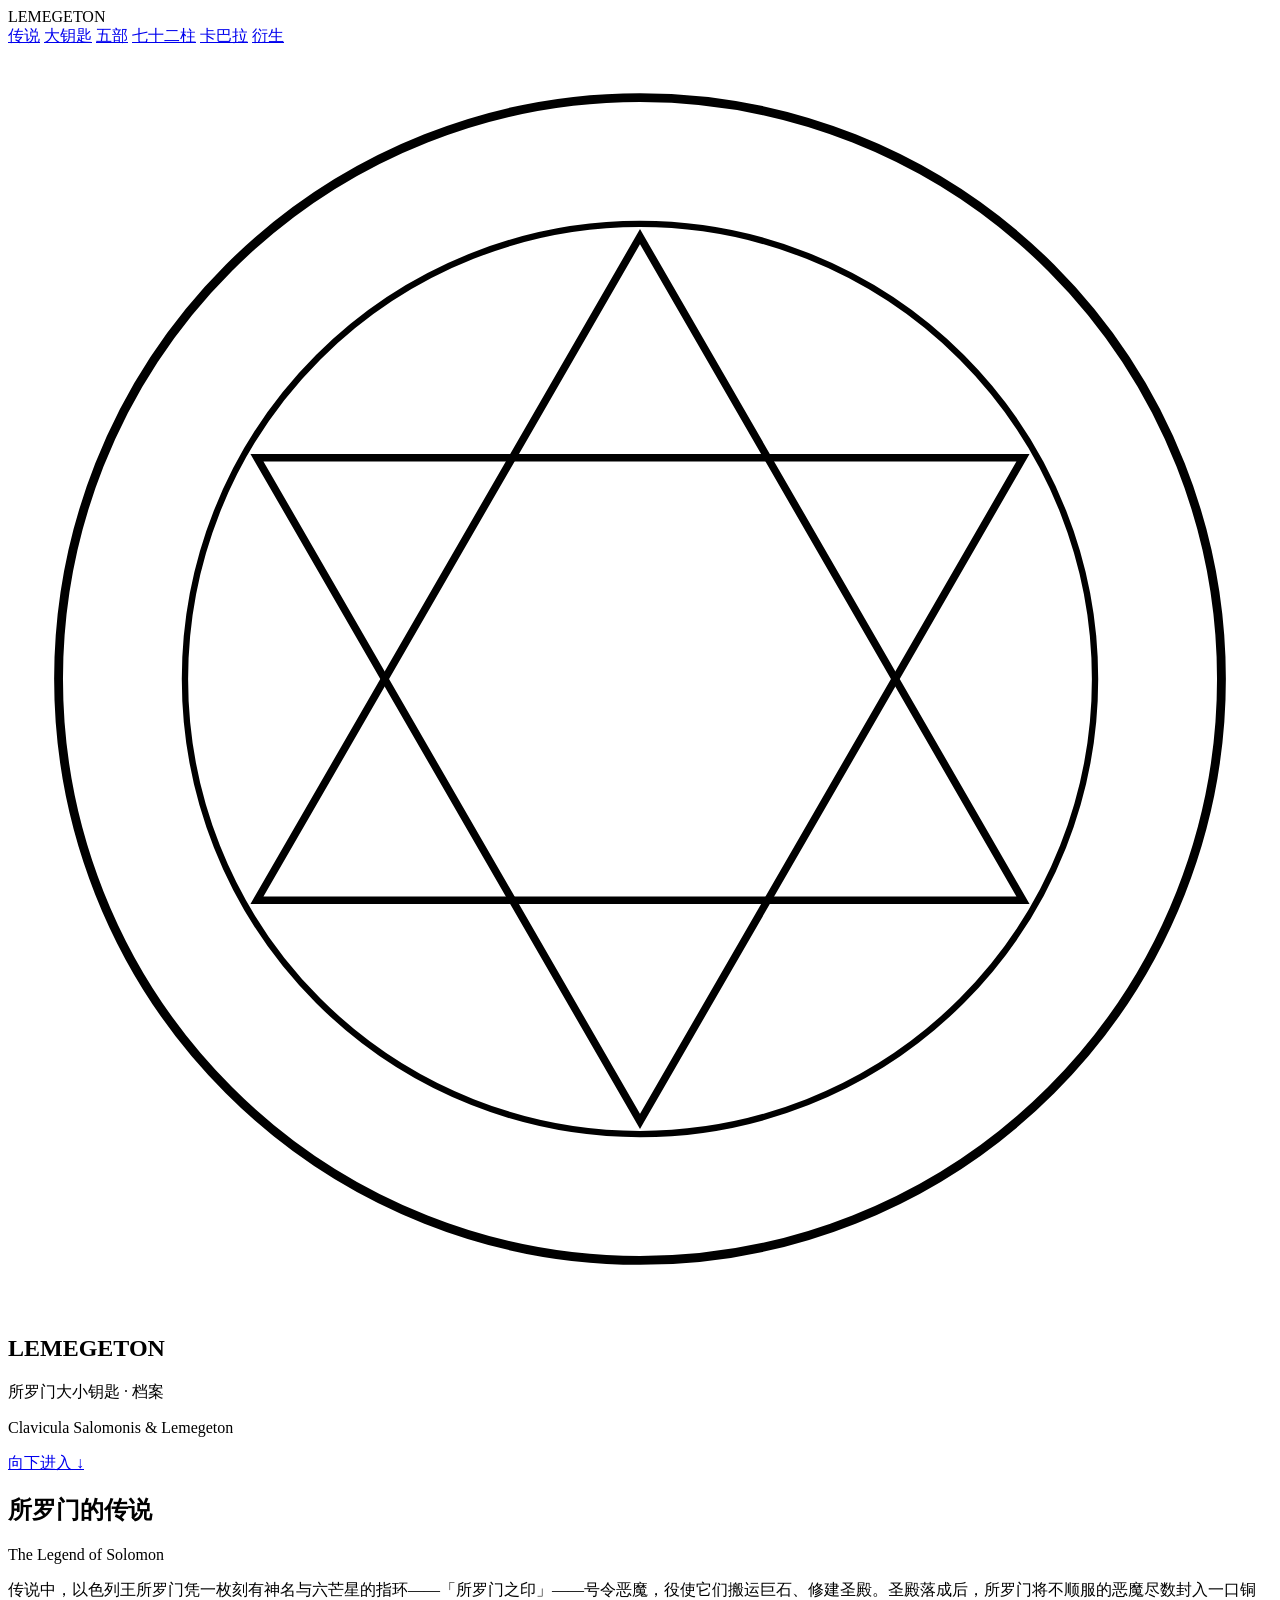
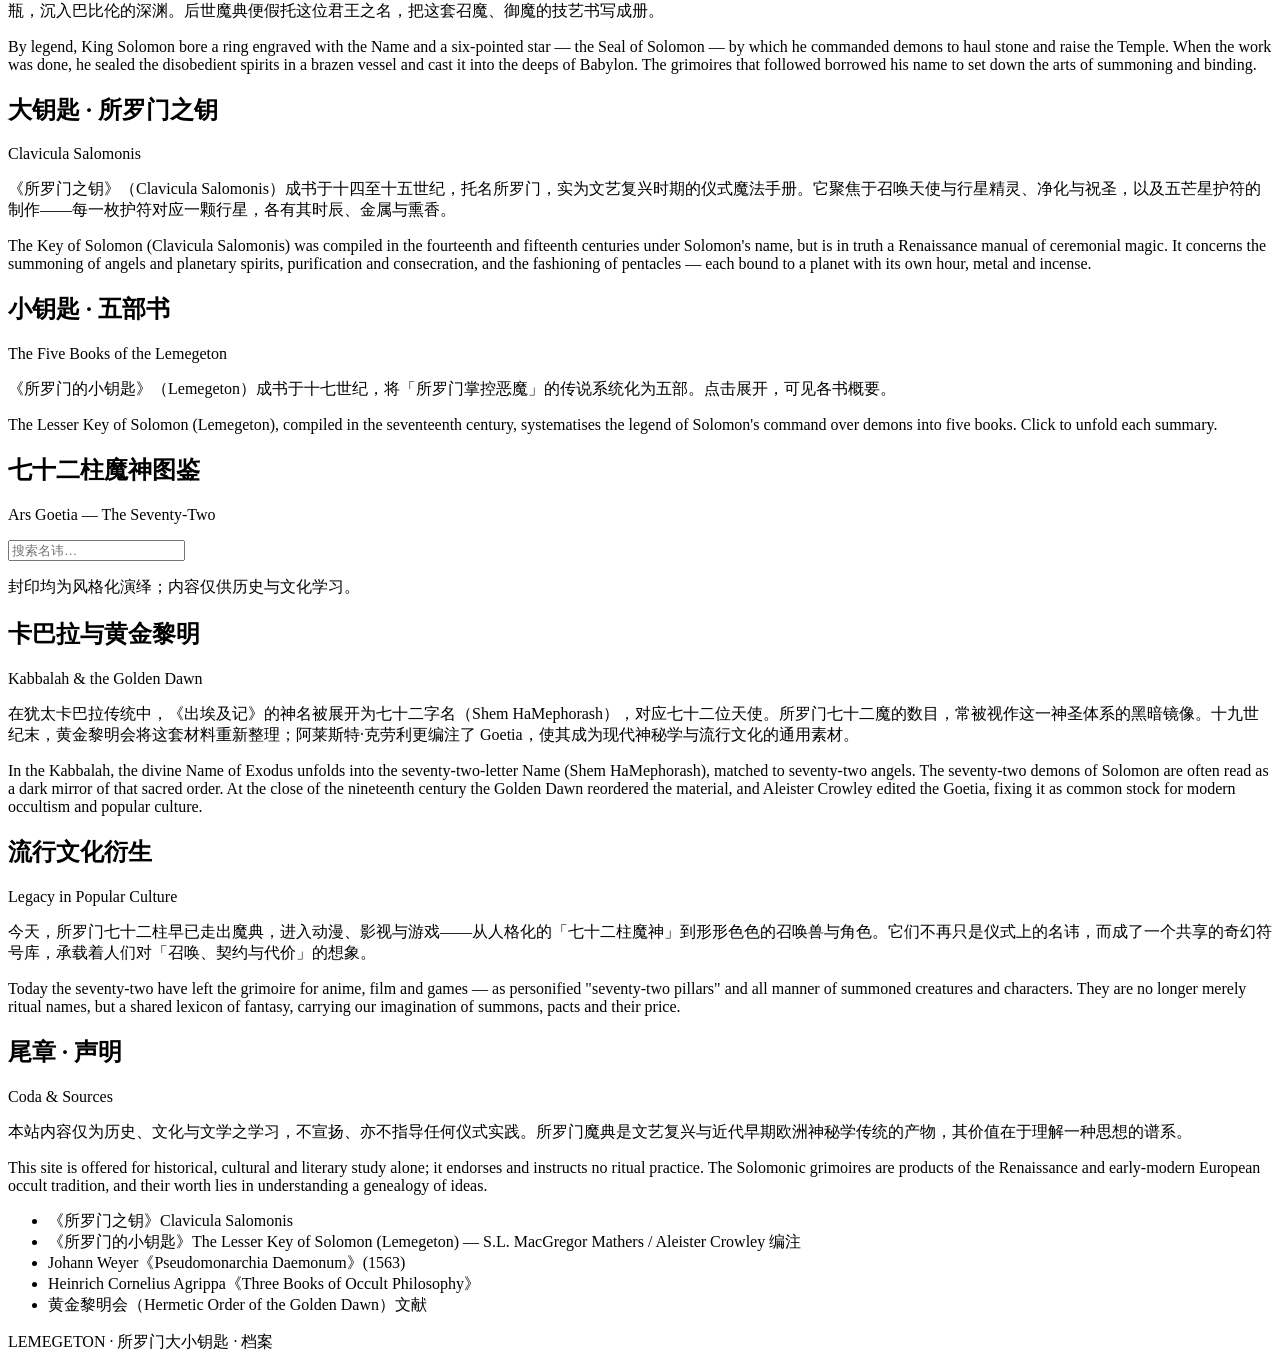
==== index.html @ 0d104f06 "feat: add single-page structure and narrative sections Co-Authored-By: Claude Code <noreply@anthropi" ====
<!DOCTYPE html>
<html lang="zh-CN">
<head>
  <meta charset="UTF-8">
  <meta name="viewport" content="width=device-width, initial-scale=1.0">
  <title>LEMEGETON — 所罗门大小钥匙 · 档案</title>
  <meta name="description" content="所罗门大小钥匙（Clavicula Salomonis / Lemegeton）的暗黑古典魔典档案：传说、五部书、七十二柱魔神图鉴及其传统延伸。">
  <link rel="preconnect" href="https://fonts.googleapis.com">
  <link rel="preconnect" href="https://fonts.gstatic.com" crossorigin>
  <link href="https://fonts.googleapis.com/css2?family=Cinzel:wght@400;600;700&family=Cormorant+Garamond:ital,wght@0,400;0,600;1,400&family=UnifrakturMaguntia&family=Noto+Serif+SC:wght@400;600;700&display=swap" rel="stylesheet">
  <link rel="stylesheet" href="css/style.css">
</head>
<body>

  <header class="site-nav">
    <span class="brand">LEMEGETON</span>
    <nav class="nav-links">
      <a href="#legend">传说</a>
      <a href="#clavicula">大钥匙</a>
      <a href="#lemegeton">五部</a>
      <a href="#compendium">七十二柱</a>
      <a href="#kabbalah">卡巴拉</a>
      <a href="#legacy">衍生</a>
    </nav>
  </header>

  <section id="hero" class="hero">
    <div class="hero-seal" aria-label="所罗门封印（风格化演绎）">
      <svg viewBox="0 0 200 200" aria-hidden="true">
        <circle cx="100" cy="100" r="92" fill="none" stroke="currentColor" stroke-width="1.4"/>
        <circle cx="100" cy="100" r="72" fill="none" stroke="currentColor" stroke-width="1"/>
        <polygon points="100,30 160.6,135 39.4,135" fill="none" stroke="currentColor" stroke-width="1.2"/>
        <polygon points="100,170 160.6,65 39.4,65" fill="none" stroke="currentColor" stroke-width="1.2"/>
      </svg>
    </div>
    <h1 class="hero-title">LEMEGETON</h1>
    <p class="hero-subtitle">所罗门大小钥匙 · 档案</p>
    <p class="hero-latin">Clavicula Salomonis &amp; Lemegeton</p>
    <a class="scroll-hint" href="#legend">向下进入 ↓</a>
  </section>

  <section id="legend" class="section reveal">
    <div class="section-inner">
      <h2 class="section-title">所罗门的传说</h2>
      <p class="section-subtitle">The Legend of Solomon</p>
      <div class="prose">
        <p class="zh">传说中，以色列王所罗门凭一枚刻有神名与六芒星的指环——「所罗门之印」——号令恶魔，役使它们搬运巨石、修建圣殿。圣殿落成后，所罗门将不顺服的恶魔尽数封入一口铜瓶，沉入巴比伦的深渊。后世魔典便假托这位君王之名，把这套召魔、御魔的技艺书写成册。</p>
        <p class="en">By legend, King Solomon bore a ring engraved with the Name and a six-pointed star — the Seal of Solomon — by which he commanded demons to haul stone and raise the Temple. When the work was done, he sealed the disobedient spirits in a brazen vessel and cast it into the deeps of Babylon. The grimoires that followed borrowed his name to set down the arts of summoning and binding.</p>
      </div>
    </div>
  </section>

  <section id="clavicula" class="section reveal">
    <div class="section-inner">
      <h2 class="section-title">大钥匙 · 所罗门之钥</h2>
      <p class="section-subtitle">Clavicula Salomonis</p>
      <div class="prose">
        <p class="zh">《所罗门之钥》（Clavicula Salomonis）成书于十四至十五世纪，托名所罗门，实为文艺复兴时期的仪式魔法手册。它聚焦于召唤天使与行星精灵、净化与祝圣，以及五芒星护符的制作——每一枚护符对应一颗行星，各有其时辰、金属与熏香。</p>
        <p class="en">The Key of Solomon (Clavicula Salomonis) was compiled in the fourteenth and fifteenth centuries under Solomon's name, but is in truth a Renaissance manual of ceremonial magic. It concerns the summoning of angels and planetary spirits, purification and consecration, and the fashioning of pentacles — each bound to a planet with its own hour, metal and incense.</p>
      </div>
    </div>
  </section>

  <section id="lemegeton" class="section reveal">
    <div class="section-inner">
      <h2 class="section-title">小钥匙 · 五部书</h2>
      <p class="section-subtitle">The Five Books of the Lemegeton</p>
      <div class="prose">
        <p class="zh">《所罗门的小钥匙》（Lemegeton）成书于十七世纪，将「所罗门掌控恶魔」的传说系统化为五部。点击展开，可见各书概要。</p>
        <p class="en">The Lesser Key of Solomon (Lemegeton), compiled in the seventeenth century, systematises the legend of Solomon's command over demons into five books. Click to unfold each summary.</p>
      </div>
      <div id="books" class="books"></div>
    </div>
  </section>

  <section id="compendium" class="section reveal">
    <div class="section-inner">
      <h2 class="section-title">七十二柱魔神图鉴</h2>
      <p class="section-subtitle">Ars Goetia — The Seventy-Two</p>
      <div class="controls">
        <div id="rank-filters" class="rank-filters" role="group" aria-label="按位阶筛选"></div>
        <input id="demon-search" class="demon-search" type="search" placeholder="搜索名讳…" aria-label="搜索恶魔">
      </div>
      <p class="note">封印均为风格化演绎；内容仅供历史与文化学习。</p>
      <div id="demon-grid" class="demon-grid"></div>
    </div>
  </section>

  <section id="kabbalah" class="section reveal">
    <div class="section-inner">
      <h2 class="section-title">卡巴拉与黄金黎明</h2>
      <p class="section-subtitle">Kabbalah &amp; the Golden Dawn</p>
      <div class="prose">
        <p class="zh">在犹太卡巴拉传统中，《出埃及记》的神名被展开为七十二字名（Shem HaMephorash），对应七十二位天使。所罗门七十二魔的数目，常被视作这一神圣体系的黑暗镜像。十九世纪末，黄金黎明会将这套材料重新整理；阿莱斯特·克劳利更编注了 Goetia，使其成为现代神秘学与流行文化的通用素材。</p>
        <p class="en">In the Kabbalah, the divine Name of Exodus unfolds into the seventy-two-letter Name (Shem HaMephorash), matched to seventy-two angels. The seventy-two demons of Solomon are often read as a dark mirror of that sacred order. At the close of the nineteenth century the Golden Dawn reordered the material, and Aleister Crowley edited the Goetia, fixing it as common stock for modern occultism and popular culture.</p>
      </div>
    </div>
  </section>

  <section id="legacy" class="section reveal">
    <div class="section-inner">
      <h2 class="section-title">流行文化衍生</h2>
      <p class="section-subtitle">Legacy in Popular Culture</p>
      <div class="prose">
        <p class="zh">今天，所罗门七十二柱早已走出魔典，进入动漫、影视与游戏——从人格化的「七十二柱魔神」到形形色色的召唤兽与角色。它们不再只是仪式上的名讳，而成了一个共享的奇幻符号库，承载着人们对「召唤、契约与代价」的想象。</p>
        <p class="en">Today the seventy-two have left the grimoire for anime, film and games — as personified "seventy-two pillars" and all manner of summoned creatures and characters. They are no longer merely ritual names, but a shared lexicon of fantasy, carrying our imagination of summons, pacts and their price.</p>
      </div>
    </div>
  </section>

  <section id="coda" class="section reveal">
    <div class="section-inner">
      <h2 class="section-title">尾章 · 声明</h2>
      <p class="section-subtitle">Coda &amp; Sources</p>
      <div class="prose">
        <p class="zh">本站内容仅为历史、文化与文学之学习，不宣扬、亦不指导任何仪式实践。所罗门魔典是文艺复兴与近代早期欧洲神秘学传统的产物，其价值在于理解一种思想的谱系。</p>
        <p class="en">This site is offered for historical, cultural and literary study alone; it endorses and instructs no ritual practice. The Solomonic grimoires are products of the Renaissance and early-modern European occult tradition, and their worth lies in understanding a genealogy of ideas.</p>
      </div>
      <ul class="sources">
        <li>《所罗门之钥》Clavicula Salomonis</li>
        <li>《所罗门的小钥匙》The Lesser Key of Solomon (Lemegeton) — S.L. MacGregor Mathers / Aleister Crowley 编注</li>
        <li>Johann Weyer《Pseudomonarchia Daemonum》(1563)</li>
        <li>Heinrich Cornelius Agrippa《Three Books of Occult Philosophy》</li>
        <li>黄金黎明会（Hermetic Order of the Golden Dawn）文献</li>
      </ul>
      <p class="colophon">LEMEGETON · 所罗门大小钥匙 · 档案</p>
    </div>
  </section>

  <div id="demon-modal" class="modal" hidden aria-hidden="true"></div>

  <script src="js/data.js"></script>
  <script src="js/main.js"></script>
</body>
</html>
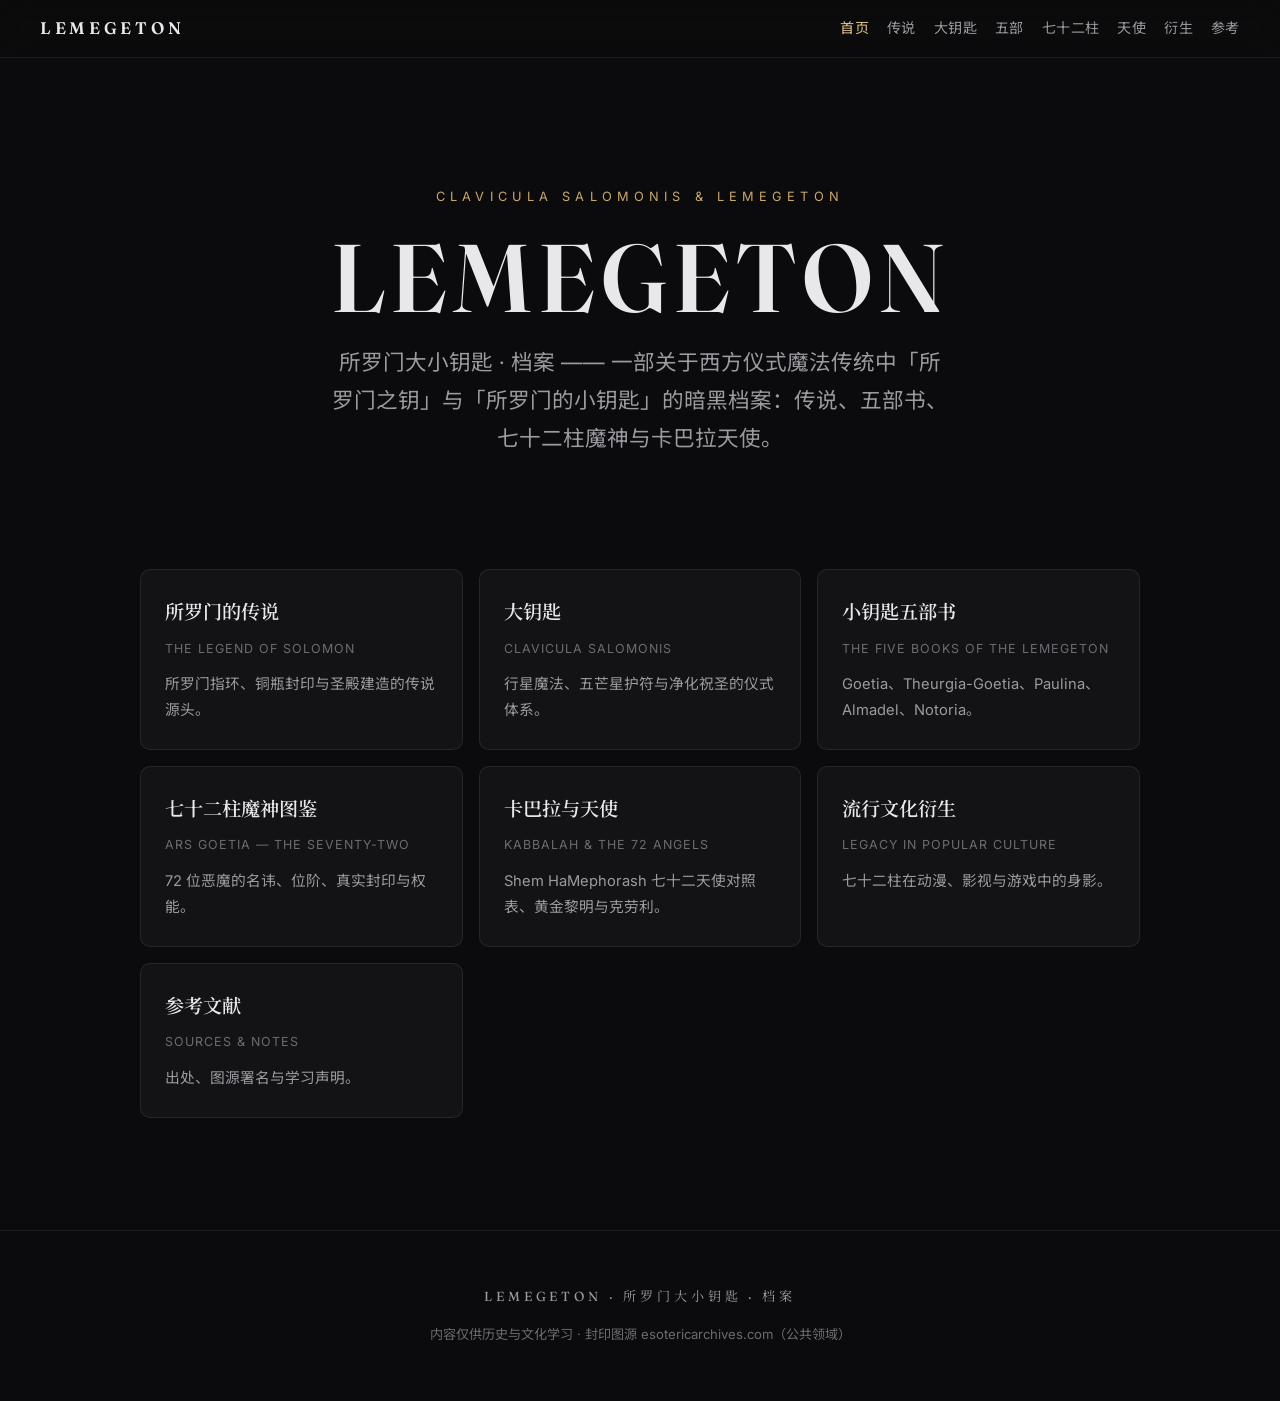
==== commit 2435289f: "feat: multi-page minimal-dark redesign with real sigils and angel table - 8-page structure (landing " ====
--- a/index.html
+++ b/index.html
@@ -4,131 +4,62 @@
   <meta charset="UTF-8">
   <meta name="viewport" content="width=device-width, initial-scale=1.0">
   <title>LEMEGETON — 所罗门大小钥匙 · 档案</title>
-  <meta name="description" content="所罗门大小钥匙（Clavicula Salomonis / Lemegeton）的暗黑古典魔典档案：传说、五部书、七十二柱魔神图鉴及其传统延伸。">
+  <meta name="description" content="所罗门大小钥匙（Clavicula Salomonis / Lemegeton）的暗黑档案：传说、大钥匙、五部书、七十二柱魔神图鉴、卡巴拉天使与流行文化衍生。">
   <link rel="preconnect" href="https://fonts.googleapis.com">
   <link rel="preconnect" href="https://fonts.gstatic.com" crossorigin>
-  <link href="https://fonts.googleapis.com/css2?family=Cinzel:wght@400;600;700&family=Cormorant+Garamond:ital,wght@0,400;0,600;1,400&family=UnifrakturMaguntia&family=Noto+Serif+SC:wght@400;600;700&display=swap" rel="stylesheet">
+  <link href="https://fonts.googleapis.com/css2?family=Inter:wght@400;500;600&family=Fraunces:opsz,wght@9..144,400;9..144,600&family=Noto+Sans+SC:wght@400;500&family=Noto+Serif+SC:wght@400;600&display=swap" rel="stylesheet">
   <link rel="stylesheet" href="css/style.css">
 </head>
 <body>
+  <div id="site-nav"></div>
 
-  <header class="site-nav">
-    <span class="brand">LEMEGETON</span>
-    <nav class="nav-links">
-      <a href="#legend">传说</a>
-      <a href="#clavicula">大钥匙</a>
-      <a href="#lemegeton">五部</a>
-      <a href="#compendium">七十二柱</a>
-      <a href="#kabbalah">卡巴拉</a>
-      <a href="#legacy">衍生</a>
-    </nav>
-  </header>
+  <main>
+    <section class="hero">
+      <p class="hero-kicker">Clavicula Salomonis &amp; Lemegeton</p>
+      <h1 class="hero-title">LEMEGETON</h1>
+      <p class="hero-sub">所罗门大小钥匙 · 档案 —— 一部关于西方仪式魔法传统中「所罗门之钥」与「所罗门的小钥匙」的暗黑档案：传说、五部书、七十二柱魔神与卡巴拉天使。</p>
+    </section>
 
-  <section id="hero" class="hero">
-    <div class="hero-seal" aria-label="所罗门封印（风格化演绎）">
-      <svg viewBox="0 0 200 200" aria-hidden="true">
-        <circle cx="100" cy="100" r="92" fill="none" stroke="currentColor" stroke-width="1.4"/>
-        <circle cx="100" cy="100" r="72" fill="none" stroke="currentColor" stroke-width="1"/>
-        <polygon points="100,30 160.6,135 39.4,135" fill="none" stroke="currentColor" stroke-width="1.2"/>
-        <polygon points="100,170 160.6,65 39.4,65" fill="none" stroke="currentColor" stroke-width="1.2"/>
-      </svg>
-    </div>
-    <h1 class="hero-title">LEMEGETON</h1>
-    <p class="hero-subtitle">所罗门大小钥匙 · 档案</p>
-    <p class="hero-latin">Clavicula Salomonis &amp; Lemegeton</p>
-    <a class="scroll-hint" href="#legend">向下进入 ↓</a>
-  </section>
+    <section class="entry-grid">
+      <a class="entry-card" href="legend.html">
+        <p class="entry-title">所罗门的传说</p>
+        <p class="entry-en">The Legend of Solomon</p>
+        <p class="entry-desc">所罗门指环、铜瓶封印与圣殿建造的传说源头。</p>
+      </a>
+      <a class="entry-card" href="clavicula.html">
+        <p class="entry-title">大钥匙</p>
+        <p class="entry-en">Clavicula Salomonis</p>
+        <p class="entry-desc">行星魔法、五芒星护符与净化祝圣的仪式体系。</p>
+      </a>
+      <a class="entry-card" href="lemegeton.html">
+        <p class="entry-title">小钥匙五部书</p>
+        <p class="entry-en">The Five Books of the Lemegeton</p>
+        <p class="entry-desc">Goetia、Theurgia-Goetia、Paulina、Almadel、Notoria。</p>
+      </a>
+      <a class="entry-card" href="goetia.html">
+        <p class="entry-title">七十二柱魔神图鉴</p>
+        <p class="entry-en">Ars Goetia — The Seventy-Two</p>
+        <p class="entry-desc">72 位恶魔的名讳、位阶、真实封印与权能。</p>
+      </a>
+      <a class="entry-card" href="kabbalah.html">
+        <p class="entry-title">卡巴拉与天使</p>
+        <p class="entry-en">Kabbalah &amp; the 72 Angels</p>
+        <p class="entry-desc">Shem HaMephorash 七十二天使对照表、黄金黎明与克劳利。</p>
+      </a>
+      <a class="entry-card" href="legacy.html">
+        <p class="entry-title">流行文化衍生</p>
+        <p class="entry-en">Legacy in Popular Culture</p>
+        <p class="entry-desc">七十二柱在动漫、影视与游戏中的身影。</p>
+      </a>
+      <a class="entry-card" href="sources.html">
+        <p class="entry-title">参考文献</p>
+        <p class="entry-en">Sources &amp; Notes</p>
+        <p class="entry-desc">出处、图源署名与学习声明。</p>
+      </a>
+    </section>
+  </main>
 
-  <section id="legend" class="section reveal">
-    <div class="section-inner">
-      <h2 class="section-title">所罗门的传说</h2>
-      <p class="section-subtitle">The Legend of Solomon</p>
-      <div class="prose">
-        <p class="zh">传说中，以色列王所罗门凭一枚刻有神名与六芒星的指环——「所罗门之印」——号令恶魔，役使它们搬运巨石、修建圣殿。圣殿落成后，所罗门将不顺服的恶魔尽数封入一口铜瓶，沉入巴比伦的深渊。后世魔典便假托这位君王之名，把这套召魔、御魔的技艺书写成册。</p>
-        <p class="en">By legend, King Solomon bore a ring engraved with the Name and a six-pointed star — the Seal of Solomon — by which he commanded demons to haul stone and raise the Temple. When the work was done, he sealed the disobedient spirits in a brazen vessel and cast it into the deeps of Babylon. The grimoires that followed borrowed his name to set down the arts of summoning and binding.</p>
-      </div>
-    </div>
-  </section>
-
-  <section id="clavicula" class="section reveal">
-    <div class="section-inner">
-      <h2 class="section-title">大钥匙 · 所罗门之钥</h2>
-      <p class="section-subtitle">Clavicula Salomonis</p>
-      <div class="prose">
-        <p class="zh">《所罗门之钥》（Clavicula Salomonis）成书于十四至十五世纪，托名所罗门，实为文艺复兴时期的仪式魔法手册。它聚焦于召唤天使与行星精灵、净化与祝圣，以及五芒星护符的制作——每一枚护符对应一颗行星，各有其时辰、金属与熏香。</p>
-        <p class="en">The Key of Solomon (Clavicula Salomonis) was compiled in the fourteenth and fifteenth centuries under Solomon's name, but is in truth a Renaissance manual of ceremonial magic. It concerns the summoning of angels and planetary spirits, purification and consecration, and the fashioning of pentacles — each bound to a planet with its own hour, metal and incense.</p>
-      </div>
-    </div>
-  </section>
-
-  <section id="lemegeton" class="section reveal">
-    <div class="section-inner">
-      <h2 class="section-title">小钥匙 · 五部书</h2>
-      <p class="section-subtitle">The Five Books of the Lemegeton</p>
-      <div class="prose">
-        <p class="zh">《所罗门的小钥匙》（Lemegeton）成书于十七世纪，将「所罗门掌控恶魔」的传说系统化为五部。点击展开，可见各书概要。</p>
-        <p class="en">The Lesser Key of Solomon (Lemegeton), compiled in the seventeenth century, systematises the legend of Solomon's command over demons into five books. Click to unfold each summary.</p>
-      </div>
-      <div id="books" class="books"></div>
-    </div>
-  </section>
-
-  <section id="compendium" class="section reveal">
-    <div class="section-inner">
-      <h2 class="section-title">七十二柱魔神图鉴</h2>
-      <p class="section-subtitle">Ars Goetia — The Seventy-Two</p>
-      <div class="controls">
-        <div id="rank-filters" class="rank-filters" role="group" aria-label="按位阶筛选"></div>
-        <input id="demon-search" class="demon-search" type="search" placeholder="搜索名讳…" aria-label="搜索恶魔">
-      </div>
-      <p class="note">封印均为风格化演绎；内容仅供历史与文化学习。</p>
-      <div id="demon-grid" class="demon-grid"></div>
-    </div>
-  </section>
-
-  <section id="kabbalah" class="section reveal">
-    <div class="section-inner">
-      <h2 class="section-title">卡巴拉与黄金黎明</h2>
-      <p class="section-subtitle">Kabbalah &amp; the Golden Dawn</p>
-      <div class="prose">
-        <p class="zh">在犹太卡巴拉传统中，《出埃及记》的神名被展开为七十二字名（Shem HaMephorash），对应七十二位天使。所罗门七十二魔的数目，常被视作这一神圣体系的黑暗镜像。十九世纪末，黄金黎明会将这套材料重新整理；阿莱斯特·克劳利更编注了 Goetia，使其成为现代神秘学与流行文化的通用素材。</p>
-        <p class="en">In the Kabbalah, the divine Name of Exodus unfolds into the seventy-two-letter Name (Shem HaMephorash), matched to seventy-two angels. The seventy-two demons of Solomon are often read as a dark mirror of that sacred order. At the close of the nineteenth century the Golden Dawn reordered the material, and Aleister Crowley edited the Goetia, fixing it as common stock for modern occultism and popular culture.</p>
-      </div>
-    </div>
-  </section>
-
-  <section id="legacy" class="section reveal">
-    <div class="section-inner">
-      <h2 class="section-title">流行文化衍生</h2>
-      <p class="section-subtitle">Legacy in Popular Culture</p>
-      <div class="prose">
-        <p class="zh">今天，所罗门七十二柱早已走出魔典，进入动漫、影视与游戏——从人格化的「七十二柱魔神」到形形色色的召唤兽与角色。它们不再只是仪式上的名讳，而成了一个共享的奇幻符号库，承载着人们对「召唤、契约与代价」的想象。</p>
-        <p class="en">Today the seventy-two have left the grimoire for anime, film and games — as personified "seventy-two pillars" and all manner of summoned creatures and characters. They are no longer merely ritual names, but a shared lexicon of fantasy, carrying our imagination of summons, pacts and their price.</p>
-      </div>
-    </div>
-  </section>
-
-  <section id="coda" class="section reveal">
-    <div class="section-inner">
-      <h2 class="section-title">尾章 · 声明</h2>
-      <p class="section-subtitle">Coda &amp; Sources</p>
-      <div class="prose">
-        <p class="zh">本站内容仅为历史、文化与文学之学习，不宣扬、亦不指导任何仪式实践。所罗门魔典是文艺复兴与近代早期欧洲神秘学传统的产物，其价值在于理解一种思想的谱系。</p>
-        <p class="en">This site is offered for historical, cultural and literary study alone; it endorses and instructs no ritual practice. The Solomonic grimoires are products of the Renaissance and early-modern European occult tradition, and their worth lies in understanding a genealogy of ideas.</p>
-      </div>
-      <ul class="sources">
-        <li>《所罗门之钥》Clavicula Salomonis</li>
-        <li>《所罗门的小钥匙》The Lesser Key of Solomon (Lemegeton) — S.L. MacGregor Mathers / Aleister Crowley 编注</li>
-        <li>Johann Weyer《Pseudomonarchia Daemonum》(1563)</li>
-        <li>Heinrich Cornelius Agrippa《Three Books of Occult Philosophy》</li>
-        <li>黄金黎明会（Hermetic Order of the Golden Dawn）文献</li>
-      </ul>
-      <p class="colophon">LEMEGETON · 所罗门大小钥匙 · 档案</p>
-    </div>
-  </section>
-
-  <div id="demon-modal" class="modal" hidden aria-hidden="true"></div>
-
+  <div id="site-footer"></div>
   <script src="js/data.js"></script>
   <script src="js/main.js"></script>
 </body>
--- a/css/style.css
+++ b/css/style.css
@@ -0,0 +1,423 @@
+/* LEMEGETON — 极简暗黑 */
+
+:root {
+  --bg: #0b0b0d;
+  --bg-2: #131316;
+  --bg-3: #1a1a1f;
+  --text: #e8e8ea;
+  --text-dim: #9a9aa0;
+  --text-faint: #6b6b72;
+  --accent: #c9a86a;
+  --accent-strong: #e0c48a;
+  --accent-dim: rgba(201, 168, 106, 0.13);
+  --border: rgba(255, 255, 255, 0.08);
+  --border-strong: rgba(201, 168, 106, 0.35);
+  --sans: "Inter", "Noto Sans SC", system-ui, -apple-system, "Segoe UI", sans-serif;
+  --serif: "Fraunces", "Noto Serif SC", Georgia, "Songti SC", serif;
+  --maxw: 1080px;
+}
+
+* { box-sizing: border-box; }
+
+html { scroll-behavior: smooth; }
+
+body {
+  margin: 0;
+  background: var(--bg);
+  color: var(--text);
+  font-family: var(--sans);
+  font-size: 16px;
+  line-height: 1.75;
+  -webkit-font-smoothing: antialiased;
+  text-rendering: optimizeLegibility;
+}
+
+::selection { background: var(--accent-dim); color: var(--accent-strong); }
+
+a { color: var(--accent); text-decoration: none; }
+a:hover { color: var(--accent-strong); }
+
+/* ── 导航 ─────────────────────────────────── */
+.site-nav {
+  position: sticky;
+  top: 0;
+  z-index: 100;
+  display: flex;
+  align-items: center;
+  justify-content: space-between;
+  gap: 1.5rem;
+  padding: .8rem clamp(1.2rem, 4vw, 2.5rem);
+  background: rgba(11, 11, 13, .82);
+  backdrop-filter: blur(12px);
+  border-bottom: 1px solid var(--border);
+}
+.brand {
+  font-family: var(--serif);
+  font-weight: 600;
+  font-size: 1.05rem;
+  letter-spacing: .22em;
+  color: var(--text);
+}
+.brand:hover { color: var(--accent-strong); }
+.nav-links { display: flex; gap: 1.1rem; flex-wrap: wrap; justify-content: flex-end; }
+.nav-links a {
+  color: var(--text-dim);
+  font-size: .88rem;
+  letter-spacing: .04em;
+  padding: .2rem 0;
+  transition: color .2s;
+}
+.nav-links a:hover { color: var(--text); }
+.nav-links a.active { color: var(--accent-strong); }
+
+/* ── 页面骨架 ─────────────────────────────── */
+.page {
+  max-width: var(--maxw);
+  margin: 0 auto;
+  padding: clamp(3rem, 7vw, 5.5rem) clamp(1.2rem, 4vw, 2.5rem) 4rem;
+}
+.page-head { margin-bottom: 3rem; }
+.page-kicker {
+  font-size: .78rem;
+  letter-spacing: .3em;
+  text-transform: uppercase;
+  color: var(--accent);
+  margin: 0 0 .8rem;
+}
+.page-title {
+  font-family: var(--serif);
+  font-weight: 600;
+  font-size: clamp(2rem, 5vw, 3.2rem);
+  line-height: 1.15;
+  letter-spacing: .01em;
+  margin: 0 0 .8rem;
+}
+.page-subtitle {
+  font-size: 1.05rem;
+  color: var(--text-dim);
+  margin: 0;
+  max-width: 640px;
+}
+
+/* ── 正文 ─────────────────────────────────── */
+.prose { max-width: 720px; }
+.prose h2 {
+  font-family: var(--serif);
+  font-weight: 600;
+  font-size: 1.5rem;
+  margin: 2.6rem 0 1rem;
+  color: var(--accent-strong);
+  letter-spacing: .01em;
+}
+.prose h3 {
+  font-family: var(--serif);
+  font-weight: 600;
+  font-size: 1.2rem;
+  margin: 2rem 0 .7rem;
+}
+.prose p { margin: 0 0 1.1rem; }
+.prose .en { color: var(--text-dim); font-size: .95rem; }
+.prose .zh { color: var(--text); }
+.prose blockquote {
+  margin: 1.6rem 0;
+  padding: .6rem 1.4rem;
+  border-left: 2px solid var(--border-strong);
+  color: var(--text-dim);
+  font-style: italic;
+}
+.prose ul { padding-left: 1.3rem; }
+.prose li { margin-bottom: .5rem; }
+.prose .lead { font-size: 1.12rem; color: var(--text); }
+
+/* ── 落地页 Hero ──────────────────────────── */
+.hero {
+  text-align: center;
+  padding: clamp(4rem, 10vw, 8rem) 1.5rem 4rem;
+}
+.hero-kicker {
+  font-size: .8rem;
+  letter-spacing: .4em;
+  text-transform: uppercase;
+  color: var(--accent);
+  margin: 0 0 1.2rem;
+}
+.hero-title {
+  font-family: var(--serif);
+  font-weight: 600;
+  font-size: clamp(2.8rem, 10vw, 6rem);
+  letter-spacing: .06em;
+  line-height: 1.05;
+  margin: 0 0 1rem;
+}
+.hero-sub {
+  font-size: clamp(1.05rem, 2.5vw, 1.35rem);
+  color: var(--text-dim);
+  max-width: 620px;
+  margin: 0 auto 3rem;
+}
+
+/* ── 入口卡 ───────────────────────────────── */
+.entry-grid {
+  display: grid;
+  grid-template-columns: repeat(auto-fill, minmax(260px, 1fr));
+  gap: 1rem;
+  max-width: var(--maxw);
+  margin: 0 auto;
+  padding: 0 clamp(1.2rem, 4vw, 2.5rem) 4rem;
+}
+.entry-card {
+  display: block;
+  padding: 1.6rem 1.5rem;
+  background: var(--bg-2);
+  border: 1px solid var(--border);
+  border-radius: 10px;
+  transition: border-color .2s, transform .2s, background .2s;
+}
+.entry-card:hover {
+  border-color: var(--border-strong);
+  background: var(--bg-3);
+  transform: translateY(-3px);
+}
+.entry-card .entry-title {
+  font-family: var(--serif);
+  font-weight: 600;
+  font-size: 1.2rem;
+  color: var(--text);
+  margin: 0 0 .5rem;
+}
+.entry-card .entry-en {
+  font-size: .78rem;
+  letter-spacing: .08em;
+  color: var(--text-faint);
+  text-transform: uppercase;
+  margin: 0 0 .8rem;
+}
+.entry-card .entry-desc { font-size: .92rem; color: var(--text-dim); margin: 0; }
+
+/* ── 图鉴控件 ─────────────────────────────── */
+.controls {
+  display: flex;
+  flex-wrap: wrap;
+  gap: .8rem;
+  align-items: center;
+  margin: 2.2rem 0 1rem;
+}
+.rank-filters { display: flex; flex-wrap: wrap; gap: .45rem; }
+.rank-filter {
+  font-family: var(--sans);
+  font-size: .85rem;
+  color: var(--text-dim);
+  background: var(--bg-2);
+  border: 1px solid var(--border);
+  border-radius: 999px;
+  padding: .35rem .85rem;
+  cursor: pointer;
+  transition: all .2s;
+}
+.rank-filter:hover { color: var(--text); border-color: var(--border-strong); }
+.rank-filter.active {
+  color: #0b0b0d;
+  background: var(--accent);
+  border-color: var(--accent);
+}
+.demon-search {
+  font-family: var(--sans);
+  font-size: .9rem;
+  color: var(--text);
+  background: var(--bg-2);
+  border: 1px solid var(--border);
+  border-radius: 999px;
+  padding: .45rem 1.1rem;
+  min-width: 220px;
+}
+.demon-search::placeholder { color: var(--text-faint); }
+.demon-search:focus { outline: none; border-color: var(--border-strong); }
+.note { font-size: .82rem; color: var(--text-faint); margin: .5rem 0 2rem; }
+
+/* ── 图鉴网格 ─────────────────────────────── */
+.demon-grid {
+  display: grid;
+  grid-template-columns: repeat(auto-fill, minmax(180px, 1fr));
+  gap: .9rem;
+}
+.demon-card {
+  position: relative;
+  text-align: center;
+  padding: 1.3rem .8rem 1.1rem;
+  background: var(--bg-2);
+  border: 1px solid var(--border);
+  border-radius: 10px;
+  cursor: pointer;
+  transition: border-color .2s, transform .2s, background .2s;
+}
+.demon-card:hover {
+  border-color: var(--border-strong);
+  background: var(--bg-3);
+  transform: translateY(-3px);
+}
+.demon-no {
+  position: absolute;
+  top: .6rem; left: .8rem;
+  font-size: .7rem;
+  color: var(--text-faint);
+  letter-spacing: .08em;
+}
+.sigil {
+  width: 96px;
+  height: 96px;
+  object-fit: contain;
+  filter: invert(1);
+  opacity: .92;
+  margin: .4rem auto .7rem;
+  display: block;
+}
+.rank-badge {
+  display: inline-block;
+  font-size: .7rem;
+  letter-spacing: .1em;
+  text-transform: uppercase;
+  color: var(--accent);
+  border: 1px solid var(--border);
+  border-radius: 999px;
+  padding: .1rem .55rem;
+  margin-bottom: .5rem;
+}
+.demon-name {
+  font-family: var(--serif);
+  font-weight: 600;
+  font-size: 1.02rem;
+  color: var(--text);
+  margin: 0;
+}
+.demon-zh { font-size: .82rem; color: var(--text-dim); margin: .15rem 0 0; letter-spacing: .06em; }
+
+/* ── 弹窗 ─────────────────────────────────── */
+.modal {
+  position: fixed;
+  inset: 0;
+  z-index: 200;
+  display: flex;
+  align-items: center;
+  justify-content: center;
+  padding: 1.5rem;
+}
+.modal[hidden] { display: none; }
+.modal-backdrop {
+  position: absolute;
+  inset: 0;
+  background: rgba(5, 5, 6, .78);
+  backdrop-filter: blur(5px);
+}
+.modal-panel {
+  position: relative;
+  max-width: 600px;
+  width: 100%;
+  max-height: 88vh;
+  overflow-y: auto;
+  background: var(--bg-3);
+  border: 1px solid var(--border-strong);
+  border-radius: 14px;
+  padding: 2.2rem 2rem;
+}
+.modal-close {
+  position: absolute;
+  top: .9rem; right: 1rem;
+  font-size: 1.3rem;
+  line-height: 1;
+  color: var(--text-dim);
+  background: none;
+  border: none;
+  cursor: pointer;
+}
+.modal-close:hover { color: var(--text); }
+.modal-head { text-align: center; margin-bottom: 1.4rem; }
+.modal-sigil { width: 130px; height: 130px; object-fit: contain; filter: invert(1); margin: 0 auto 1rem; }
+.modal-name {
+  font-family: var(--serif);
+  font-weight: 600;
+  font-size: 1.8rem;
+  color: var(--text);
+  margin: 0 0 .2rem;
+}
+.modal-zh { color: var(--accent-strong); letter-spacing: .12em; margin: 0 0 .7rem; }
+.modal-alt { color: var(--text-faint); font-size: .82rem; letter-spacing: .04em; margin: .2rem 0 0; }
+.modal-rank { margin: 0 0 1.1rem; }
+.modal-rank .rank-badge { margin: 0 .25rem; }
+.modal-powers {
+  color: var(--accent-strong);
+  text-align: center;
+  border-top: 1px solid var(--border);
+  border-bottom: 1px solid var(--border);
+  padding: .8rem 0;
+  margin: 0 0 1.2rem;
+  font-size: .98rem;
+}
+.modal-powers .en { display: block; color: var(--text-dim); font-size: .88rem; margin-top: .25rem; }
+.modal-desc .zh { margin: 0 0 .8rem; }
+.modal-desc .en { color: var(--text-dim); font-size: .92rem; margin: 0; }
+
+/* ── 天使对照表 ───────────────────────────── */
+.angel-table-wrap { overflow-x: auto; margin: 2rem 0; }
+.angel-table {
+  width: 100%;
+  border-collapse: collapse;
+  font-size: .9rem;
+}
+.angel-table th, .angel-table td {
+  text-align: left;
+  padding: .6rem .8rem;
+  border-bottom: 1px solid var(--border);
+}
+.angel-table thead th {
+  font-size: .72rem;
+  letter-spacing: .12em;
+  text-transform: uppercase;
+  color: var(--text-faint);
+  position: sticky;
+  top: 0;
+  background: var(--bg);
+}
+.angel-table tbody tr:hover { background: var(--bg-2); }
+.angel-table .ang-no { color: var(--text-faint); width: 3rem; }
+.angel-table .ang-name { font-family: var(--serif); font-weight: 600; white-space: nowrap; }
+.angel-table .ang-zh { color: var(--accent-strong); white-space: nowrap; }
+.angel-table .ang-attr { color: var(--text-dim); }
+.angel-table .ang-degree { color: var(--text-dim); white-space: nowrap; }
+.angel-table .ang-demon { color: var(--text-faint); font-size: .82rem; }
+
+/* ── 来源列表 ─────────────────────────────── */
+.sources { list-style: none; padding: 0; margin: 1.5rem 0; }
+.sources li {
+  padding: .6rem 0;
+  border-bottom: 1px solid var(--border);
+  color: var(--text-dim);
+  font-size: .92rem;
+}
+.sources li strong { color: var(--text); font-weight: 600; }
+
+/* ── 页脚 ─────────────────────────────────── */
+.site-footer {
+  margin-top: 3rem;
+  padding: 2.5rem clamp(1.2rem, 4vw, 2.5rem);
+  border-top: 1px solid var(--border);
+  text-align: center;
+  color: var(--text-faint);
+  font-size: .82rem;
+  line-height: 1.9;
+}
+.site-footer .foot-brand {
+  font-family: var(--serif);
+  letter-spacing: .3em;
+  color: var(--text-dim);
+}
+
+/* ── 响应式 ───────────────────────────────── */
+@media (max-width: 640px) {
+  .site-nav { flex-direction: column; gap: .6rem; padding: .7rem 1rem; }
+  .nav-links { justify-content: center; gap: .8rem; }
+  .demon-grid { grid-template-columns: repeat(2, 1fr); gap: .6rem; }
+  .demon-card { padding: 1rem .5rem .8rem; }
+  .sigil { width: 72px; height: 72px; }
+  .modal-panel { padding: 1.6rem 1.2rem; }
+  .angel-table th, .angel-table td { padding: .5rem .5rem; font-size: .82rem; }
+}
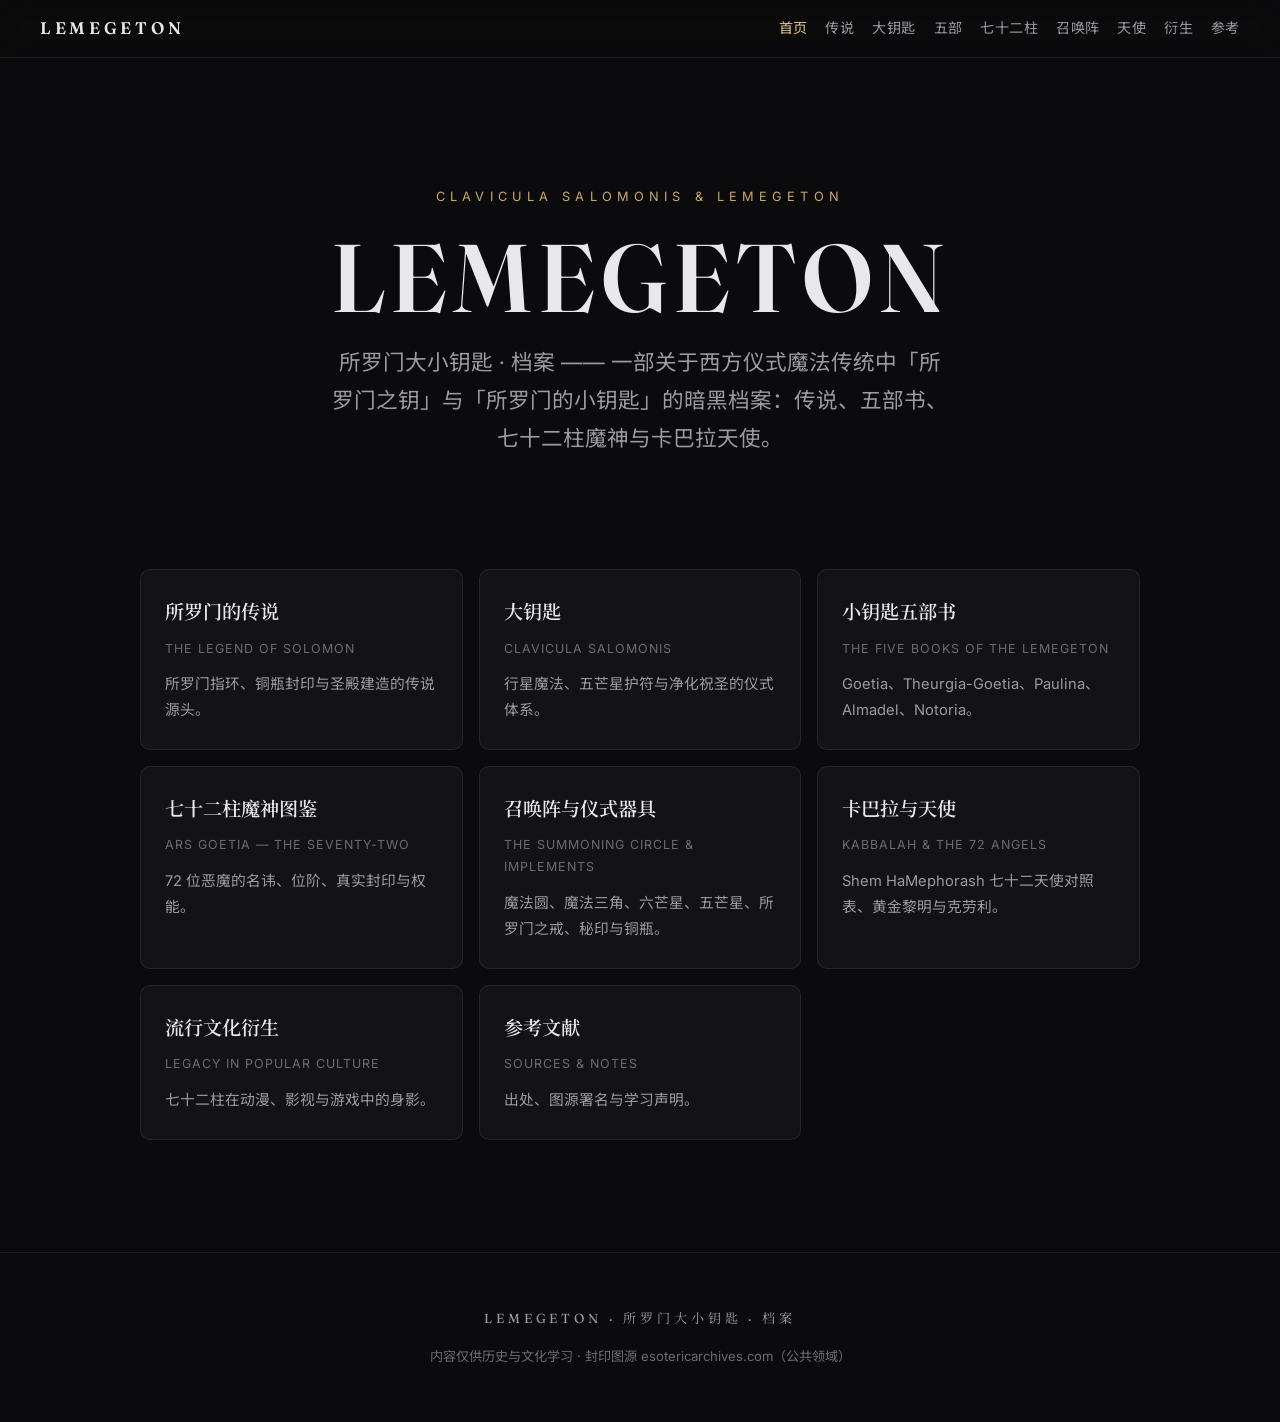
==== commit 7ecf72e9: "feat: add ritual implements page (summoning circle and apparatus) - 7 ritual diagrams: magic circle," ====
--- a/index.html
+++ b/index.html
@@ -41,6 +41,11 @@
         <p class="entry-en">Ars Goetia — The Seventy-Two</p>
         <p class="entry-desc">72 位恶魔的名讳、位阶、真实封印与权能。</p>
       </a>
+      <a class="entry-card" href="ritual.html">
+        <p class="entry-title">召唤阵与仪式器具</p>
+        <p class="entry-en">The Summoning Circle &amp; Implements</p>
+        <p class="entry-desc">魔法圆、魔法三角、六芒星、五芒星、所罗门之戒、秘印与铜瓶。</p>
+      </a>
       <a class="entry-card" href="kabbalah.html">
         <p class="entry-title">卡巴拉与天使</p>
         <p class="entry-en">Kabbalah &amp; the 72 Angels</p>
--- a/css/style.css
+++ b/css/style.css
@@ -395,6 +395,53 @@
 }
 .sources li strong { color: var(--text); font-weight: 600; }
 
+/* ── 仪式器具 ─────────────────────────────── */
+.ritual-grid {
+  display: grid;
+  grid-template-columns: repeat(auto-fill, minmax(300px, 1fr));
+  gap: 1.2rem;
+  margin-top: 1rem;
+}
+.ritual-card {
+  background: var(--bg-2);
+  border: 1px solid var(--border);
+  border-radius: 10px;
+  padding: 1.6rem;
+  display: flex;
+  flex-direction: column;
+}
+.ritual-figure {
+  display: flex;
+  align-items: center;
+  justify-content: center;
+  min-height: 220px;
+  margin-bottom: 1.2rem;
+}
+.ritual-img {
+  max-width: 100%;
+  max-height: 260px;
+  width: auto;
+  object-fit: contain;
+  filter: invert(1);
+}
+.ritual-name {
+  font-family: var(--serif);
+  font-weight: 600;
+  font-size: 1.25rem;
+  color: var(--text);
+  margin: 0 0 .3rem;
+}
+.ritual-en {
+  font-size: .75rem;
+  letter-spacing: .12em;
+  text-transform: uppercase;
+  color: var(--text-faint);
+  margin: 0 0 .8rem;
+}
+.ritual-desc { font-size: .92rem; color: var(--text-dim); margin: 0; }
+.ritual-desc .zh { display: block; margin-bottom: .4rem; }
+.ritual-desc .en { font-size: .88rem; font-style: italic; }
+
 /* ── 页脚 ─────────────────────────────────── */
 .site-footer {
   margin-top: 3rem;
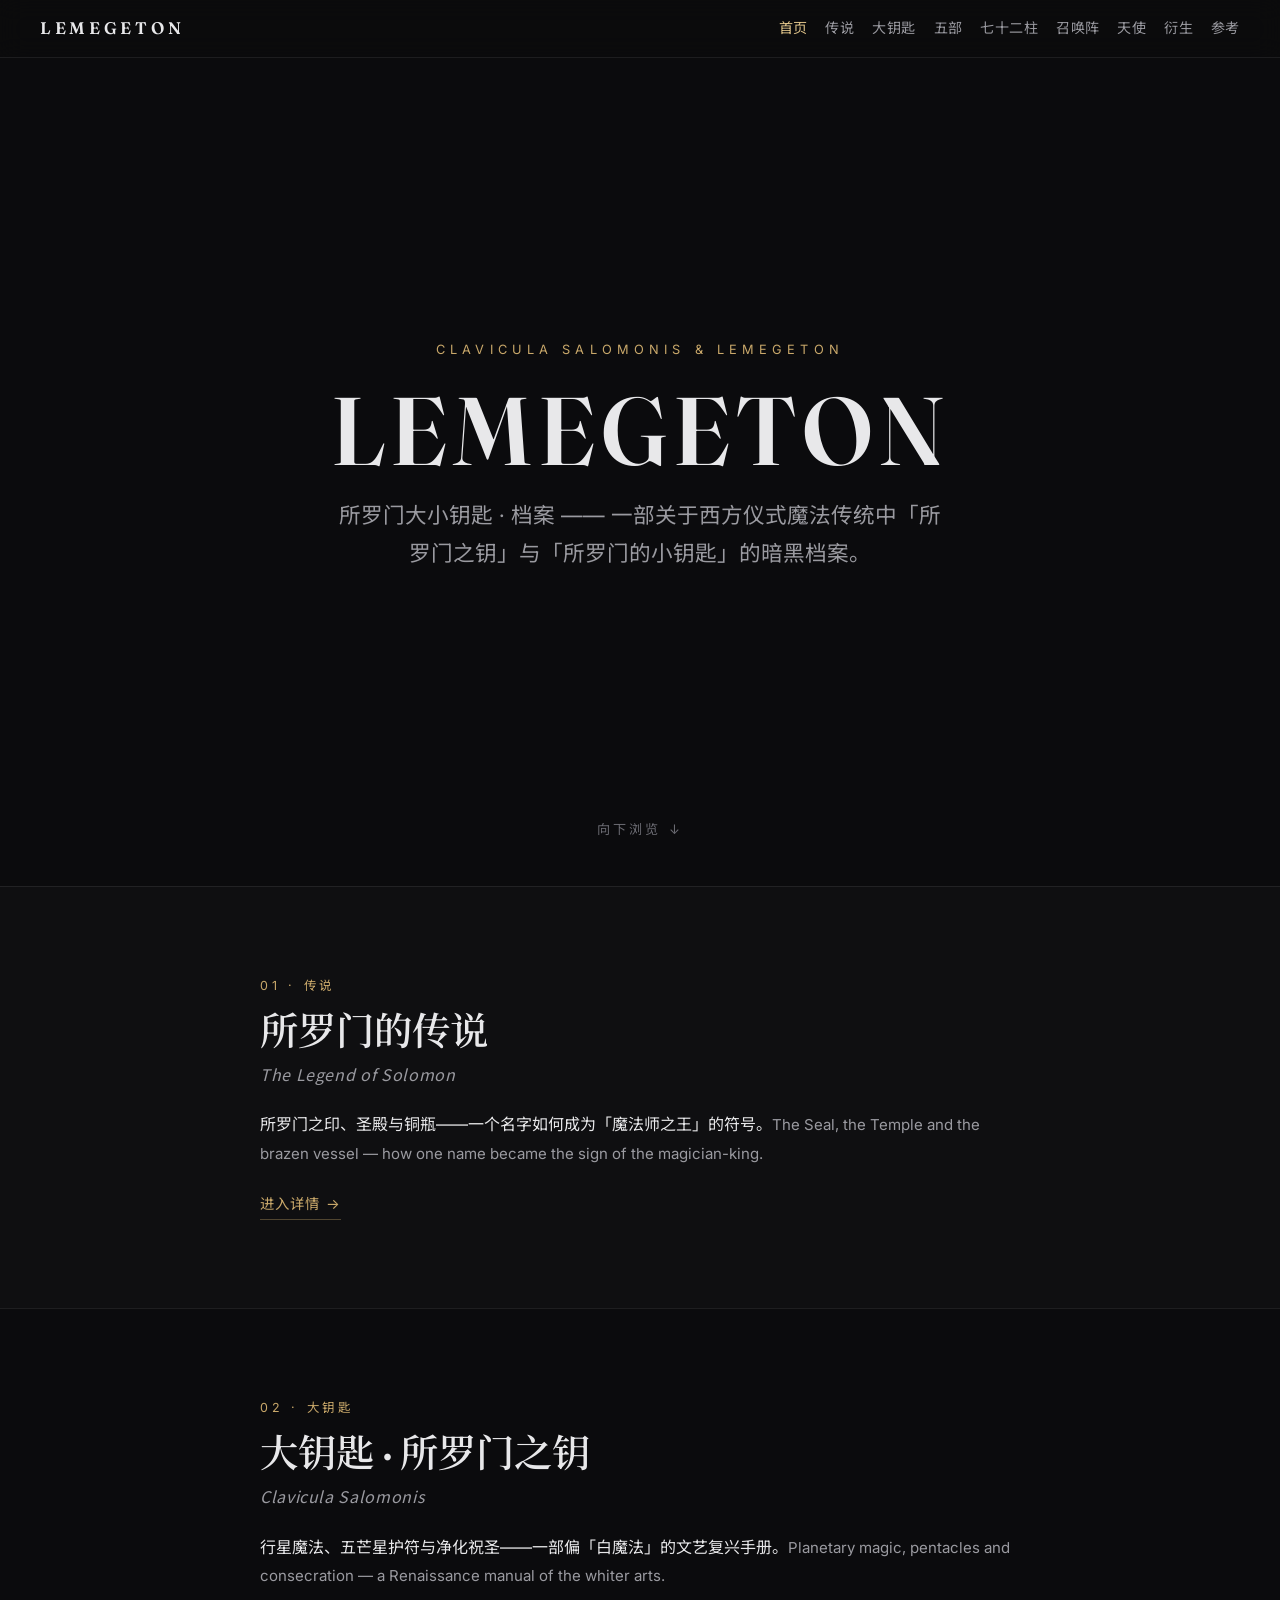
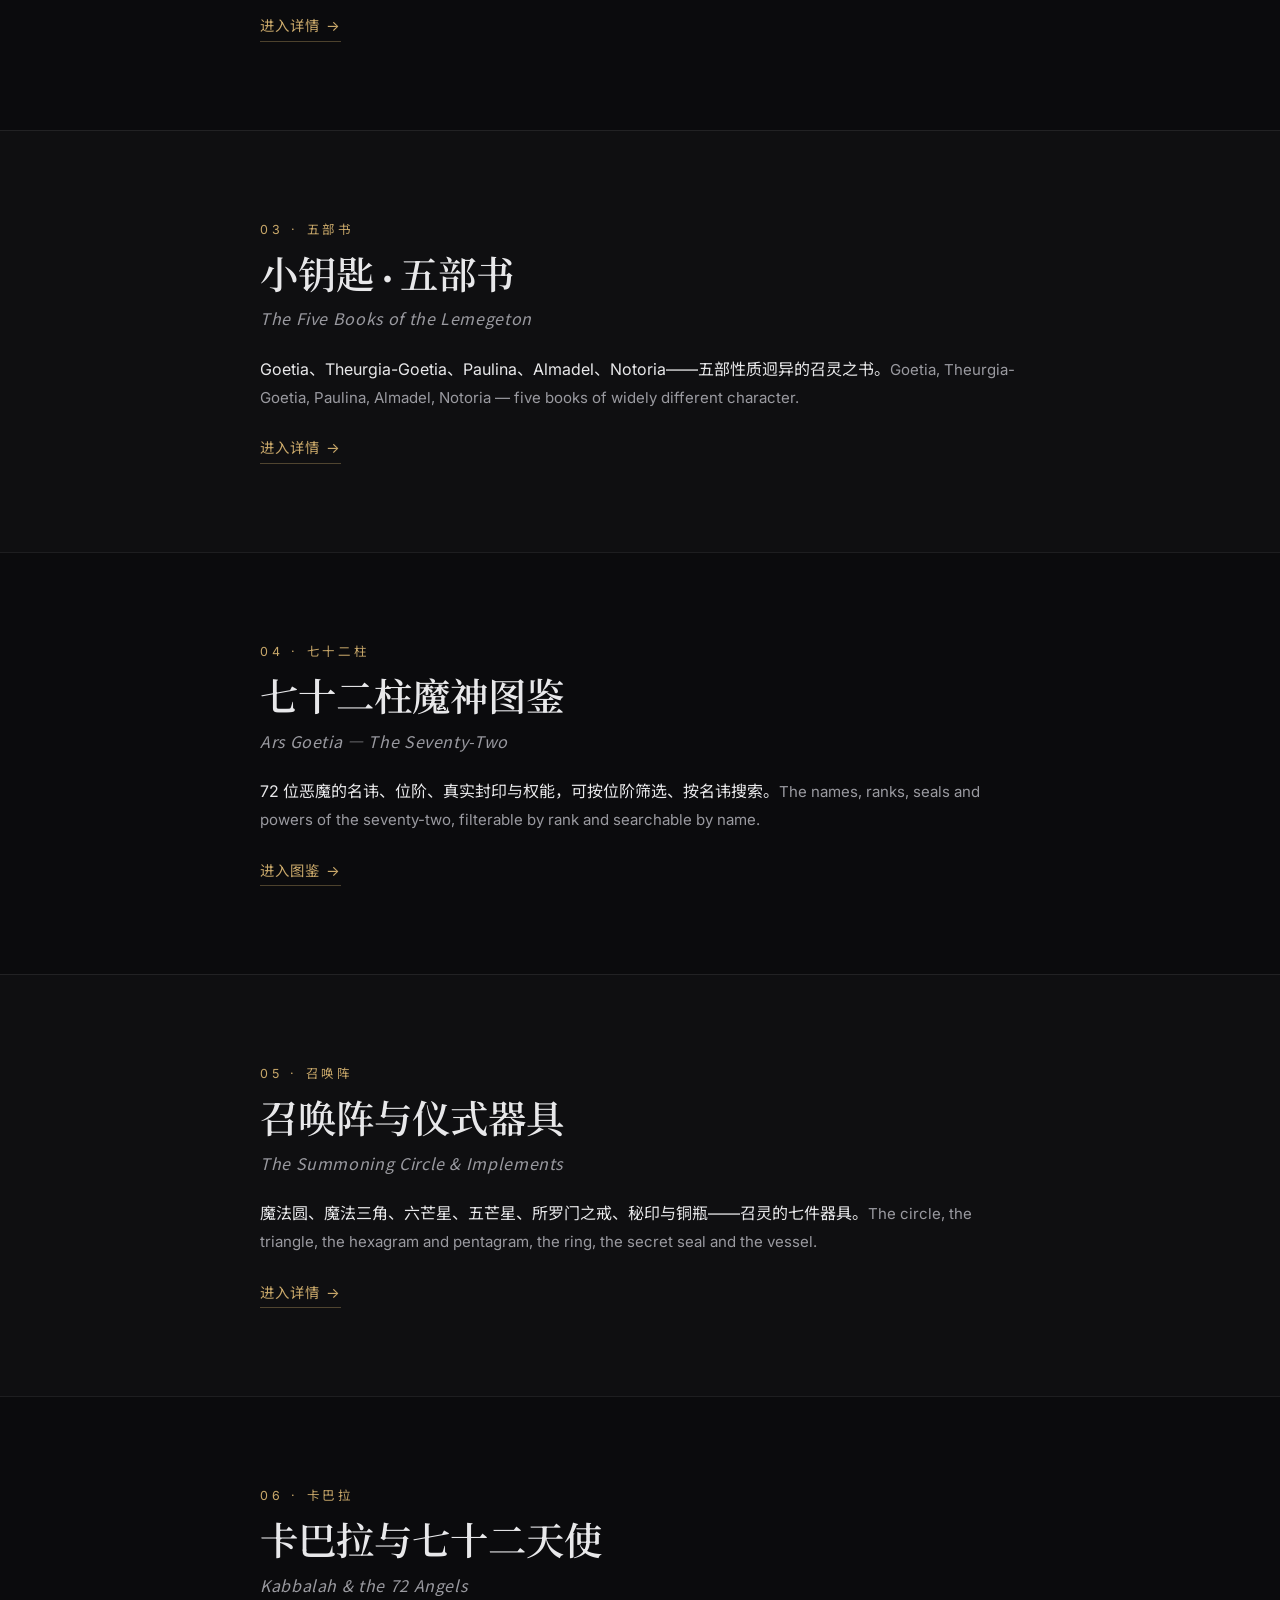
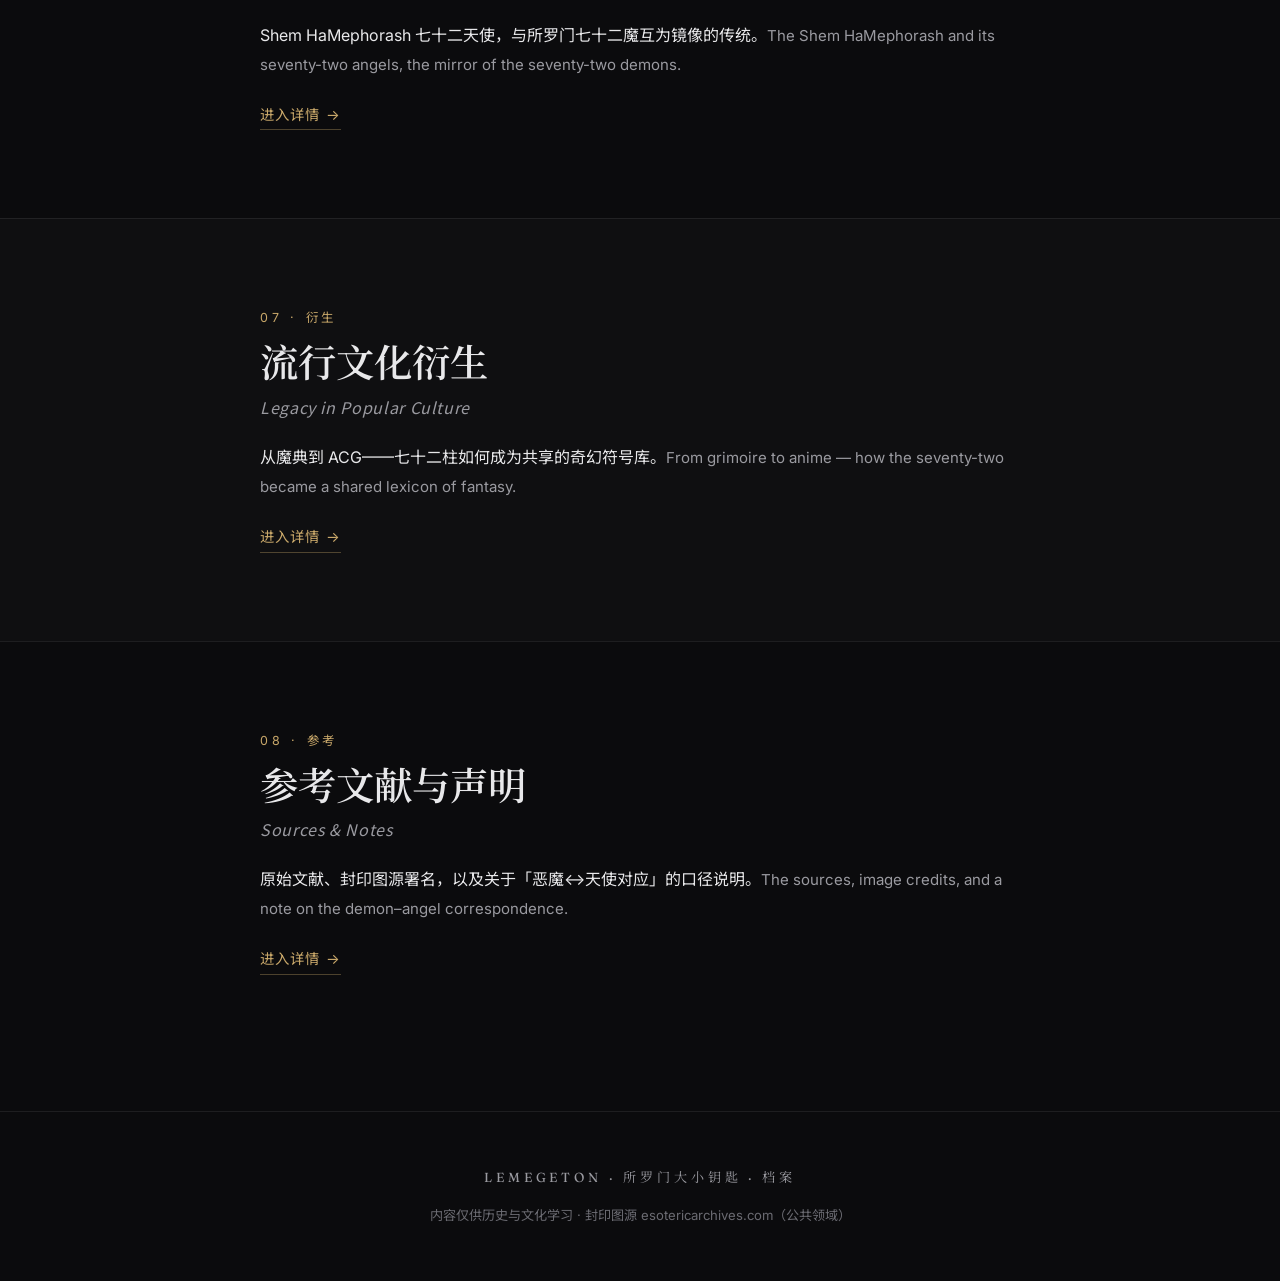
==== commit 64a447a4: "feat: homepage back to scroll single-page with section links Co-Authored-By: Claude Code <noreply@an" ====
--- a/index.html
+++ b/index.html
@@ -4,7 +4,7 @@
   <meta charset="UTF-8">
   <meta name="viewport" content="width=device-width, initial-scale=1.0">
   <title>LEMEGETON — 所罗门大小钥匙 · 档案</title>
-  <meta name="description" content="所罗门大小钥匙（Clavicula Salomonis / Lemegeton）的暗黑档案：传说、大钥匙、五部书、七十二柱魔神图鉴、卡巴拉天使与流行文化衍生。">
+  <meta name="description" content="所罗门大小钥匙（Clavicula Salomonis / Lemegeton）的暗黑档案：传说、大钥匙、五部书、七十二柱魔神、召唤阵、卡巴拉天使与流行文化衍生。">
   <link rel="preconnect" href="https://fonts.googleapis.com">
   <link rel="preconnect" href="https://fonts.gstatic.com" crossorigin>
   <link href="https://fonts.googleapis.com/css2?family=Inter:wght@400;500;600&family=Fraunces:opsz,wght@9..144,400;9..144,600&family=Noto+Sans+SC:wght@400;500&family=Noto+Serif+SC:wght@400;600&display=swap" rel="stylesheet">
@@ -17,50 +17,88 @@
     <section class="hero">
       <p class="hero-kicker">Clavicula Salomonis &amp; Lemegeton</p>
       <h1 class="hero-title">LEMEGETON</h1>
-      <p class="hero-sub">所罗门大小钥匙 · 档案 —— 一部关于西方仪式魔法传统中「所罗门之钥」与「所罗门的小钥匙」的暗黑档案：传说、五部书、七十二柱魔神与卡巴拉天使。</p>
+      <p class="hero-sub">所罗门大小钥匙 · 档案 —— 一部关于西方仪式魔法传统中「所罗门之钥」与「所罗门的小钥匙」的暗黑档案。</p>
+      <p class="scroll-hint">向下浏览 ↓</p>
     </section>
 
-    <section class="entry-grid">
-      <a class="entry-card" href="legend.html">
-        <p class="entry-title">所罗门的传说</p>
-        <p class="entry-en">The Legend of Solomon</p>
-        <p class="entry-desc">所罗门指环、铜瓶封印与圣殿建造的传说源头。</p>
-      </a>
-      <a class="entry-card" href="clavicula.html">
-        <p class="entry-title">大钥匙</p>
-        <p class="entry-en">Clavicula Salomonis</p>
-        <p class="entry-desc">行星魔法、五芒星护符与净化祝圣的仪式体系。</p>
-      </a>
-      <a class="entry-card" href="lemegeton.html">
-        <p class="entry-title">小钥匙五部书</p>
-        <p class="entry-en">The Five Books of the Lemegeton</p>
-        <p class="entry-desc">Goetia、Theurgia-Goetia、Paulina、Almadel、Notoria。</p>
-      </a>
-      <a class="entry-card" href="goetia.html">
-        <p class="entry-title">七十二柱魔神图鉴</p>
-        <p class="entry-en">Ars Goetia — The Seventy-Two</p>
-        <p class="entry-desc">72 位恶魔的名讳、位阶、真实封印与权能。</p>
-      </a>
-      <a class="entry-card" href="ritual.html">
-        <p class="entry-title">召唤阵与仪式器具</p>
-        <p class="entry-en">The Summoning Circle &amp; Implements</p>
-        <p class="entry-desc">魔法圆、魔法三角、六芒星、五芒星、所罗门之戒、秘印与铜瓶。</p>
-      </a>
-      <a class="entry-card" href="kabbalah.html">
-        <p class="entry-title">卡巴拉与天使</p>
-        <p class="entry-en">Kabbalah &amp; the 72 Angels</p>
-        <p class="entry-desc">Shem HaMephorash 七十二天使对照表、黄金黎明与克劳利。</p>
-      </a>
-      <a class="entry-card" href="legacy.html">
-        <p class="entry-title">流行文化衍生</p>
-        <p class="entry-en">Legacy in Popular Culture</p>
-        <p class="entry-desc">七十二柱在动漫、影视与游戏中的身影。</p>
-      </a>
-      <a class="entry-card" href="sources.html">
-        <p class="entry-title">参考文献</p>
-        <p class="entry-en">Sources &amp; Notes</p>
-        <p class="entry-desc">出处、图源署名与学习声明。</p>
-      </a>
+    <section class="scroll-section reveal">
+      <div class="scroll-inner">
+        <p class="scroll-num">01 · 传说</p>
+        <h2 class="scroll-title">所罗门的传说</h2>
+        <p class="scroll-sub">The Legend of Solomon</p>
+        <p class="scroll-desc"><span class="zh">所罗门之印、圣殿与铜瓶——一个名字如何成为「魔法师之王」的符号。</span><span class="en">The Seal, the Temple and the brazen vessel — how one name became the sign of the magician-king.</span></p>
+        <a class="scroll-link" href="legend.html">进入详情 →</a>
+      </div>
+    </section>
+
+    <section class="scroll-section reveal">
+      <div class="scroll-inner">
+        <p class="scroll-num">02 · 大钥匙</p>
+        <h2 class="scroll-title">大钥匙 · 所罗门之钥</h2>
+        <p class="scroll-sub">Clavicula Salomonis</p>
+        <p class="scroll-desc"><span class="zh">行星魔法、五芒星护符与净化祝圣——一部偏「白魔法」的文艺复兴手册。</span><span class="en">Planetary magic, pentacles and consecration — a Renaissance manual of the whiter arts.</span></p>
+        <a class="scroll-link" href="clavicula.html">进入详情 →</a>
+      </div>
+    </section>
+
+    <section class="scroll-section reveal">
+      <div class="scroll-inner">
+        <p class="scroll-num">03 · 五部书</p>
+        <h2 class="scroll-title">小钥匙 · 五部书</h2>
+        <p class="scroll-sub">The Five Books of the Lemegeton</p>
+        <p class="scroll-desc"><span class="zh">Goetia、Theurgia-Goetia、Paulina、Almadel、Notoria——五部性质迥异的召灵之书。</span><span class="en">Goetia, Theurgia-Goetia, Paulina, Almadel, Notoria — five books of widely different character.</span></p>
+        <a class="scroll-link" href="lemegeton.html">进入详情 →</a>
+      </div>
+    </section>
+
+    <section class="scroll-section reveal">
+      <div class="scroll-inner">
+        <p class="scroll-num">04 · 七十二柱</p>
+        <h2 class="scroll-title">七十二柱魔神图鉴</h2>
+        <p class="scroll-sub">Ars Goetia — The Seventy-Two</p>
+        <p class="scroll-desc"><span class="zh">72 位恶魔的名讳、位阶、真实封印与权能，可按位阶筛选、按名讳搜索。</span><span class="en">The names, ranks, seals and powers of the seventy-two, filterable by rank and searchable by name.</span></p>
+        <a class="scroll-link" href="goetia.html">进入图鉴 →</a>
+      </div>
+    </section>
+
+    <section class="scroll-section reveal">
+      <div class="scroll-inner">
+        <p class="scroll-num">05 · 召唤阵</p>
+        <h2 class="scroll-title">召唤阵与仪式器具</h2>
+        <p class="scroll-sub">The Summoning Circle &amp; Implements</p>
+        <p class="scroll-desc"><span class="zh">魔法圆、魔法三角、六芒星、五芒星、所罗门之戒、秘印与铜瓶——召灵的七件器具。</span><span class="en">The circle, the triangle, the hexagram and pentagram, the ring, the secret seal and the vessel.</span></p>
+        <a class="scroll-link" href="ritual.html">进入详情 →</a>
+      </div>
+    </section>
+
+    <section class="scroll-section reveal">
+      <div class="scroll-inner">
+        <p class="scroll-num">06 · 卡巴拉</p>
+        <h2 class="scroll-title">卡巴拉与七十二天使</h2>
+        <p class="scroll-sub">Kabbalah &amp; the 72 Angels</p>
+        <p class="scroll-desc"><span class="zh">Shem HaMephorash 七十二天使，与所罗门七十二魔互为镜像的传统。</span><span class="en">The Shem HaMephorash and its seventy-two angels, the mirror of the seventy-two demons.</span></p>
+        <a class="scroll-link" href="kabbalah.html">进入详情 →</a>
+      </div>
+    </section>
+
+    <section class="scroll-section reveal">
+      <div class="scroll-inner">
+        <p class="scroll-num">07 · 衍生</p>
+        <h2 class="scroll-title">流行文化衍生</h2>
+        <p class="scroll-sub">Legacy in Popular Culture</p>
+        <p class="scroll-desc"><span class="zh">从魔典到 ACG——七十二柱如何成为共享的奇幻符号库。</span><span class="en">From grimoire to anime — how the seventy-two became a shared lexicon of fantasy.</span></p>
+        <a class="scroll-link" href="legacy.html">进入详情 →</a>
+      </div>
+    </section>
+
+    <section class="scroll-section reveal">
+      <div class="scroll-inner">
+        <p class="scroll-num">08 · 参考</p>
+        <h2 class="scroll-title">参考文献与声明</h2>
+        <p class="scroll-sub">Sources &amp; Notes</p>
+        <p class="scroll-desc"><span class="zh">原始文献、封印图源署名，以及关于「恶魔↔天使对应」的口径说明。</span><span class="en">The sources, image credits, and a note on the demon–angel correspondence.</span></p>
+        <a class="scroll-link" href="sources.html">进入详情 →</a>
+      </div>
     </section>
   </main>
 
--- a/css/style.css
+++ b/css/style.css
@@ -395,6 +395,71 @@
 }
 .sources li strong { color: var(--text); font-weight: 600; }
 
+/* ── 卷轴首页 ─────────────────────────────── */
+.hero {
+  min-height: 92vh;
+  display: flex;
+  flex-direction: column;
+  align-items: center;
+  justify-content: center;
+  text-align: center;
+  padding: 6rem 1.5rem 5rem;
+  position: relative;
+}
+.scroll-hint {
+  position: absolute;
+  bottom: 2rem;
+  left: 0; right: 0;
+  font-size: .82rem;
+  letter-spacing: .24em;
+  color: var(--text-faint);
+  animation: bob 2.4s ease-in-out infinite;
+}
+@keyframes bob { 0%, 100% { transform: translateY(0); } 50% { transform: translateY(7px); } }
+
+.scroll-section {
+  padding: clamp(3.5rem, 8vw, 5.5rem) 1.5rem;
+  border-top: 1px solid var(--border);
+}
+.scroll-section:nth-of-type(even) { background: rgba(255, 255, 255, .015); }
+.scroll-inner { max-width: 760px; margin: 0 auto; }
+.scroll-num {
+  font-size: .78rem;
+  letter-spacing: .3em;
+  color: var(--accent);
+  margin: 0 0 .7rem;
+}
+.scroll-title {
+  font-family: var(--serif);
+  font-weight: 600;
+  font-size: clamp(1.6rem, 4vw, 2.4rem);
+  line-height: 1.2;
+  margin: 0 0 .4rem;
+}
+.scroll-sub {
+  font-style: italic;
+  color: var(--text-dim);
+  margin: 0 0 1.4rem;
+  letter-spacing: .04em;
+}
+.scroll-desc { margin: 0; }
+.scroll-desc .zh { color: var(--text); margin: 0 0 .5rem; }
+.scroll-desc .en { color: var(--text-dim); font-size: .94rem; margin: 0; }
+.scroll-link {
+  display: inline-block;
+  margin-top: 1.5rem;
+  font-size: .9rem;
+  letter-spacing: .08em;
+  color: var(--accent);
+  border-bottom: 1px solid var(--border-strong);
+  padding-bottom: .15rem;
+  transition: color .2s, border-color .2s;
+}
+.scroll-link:hover { color: var(--accent-strong); border-color: var(--accent-strong); }
+
+.reveal { opacity: 0; transform: translateY(26px); transition: opacity .8s ease, transform .8s ease; }
+.reveal.visible { opacity: 1; transform: none; }
+
 /* ── 仪式器具 ─────────────────────────────── */
 .ritual-grid {
   display: grid;
@@ -419,11 +484,14 @@
 }
 .ritual-img {
   max-width: 100%;
-  max-height: 260px;
+  max-height: 420px;
   width: auto;
   object-fit: contain;
   filter: invert(1);
 }
+.ritual-card--wide { grid-column: 1 / -1; }
+.ritual-card--wide .ritual-figure { min-height: 0; }
+.ritual-card--wide .ritual-img { max-height: 620px; }
 .ritual-name {
   font-family: var(--serif);
   font-weight: 600;
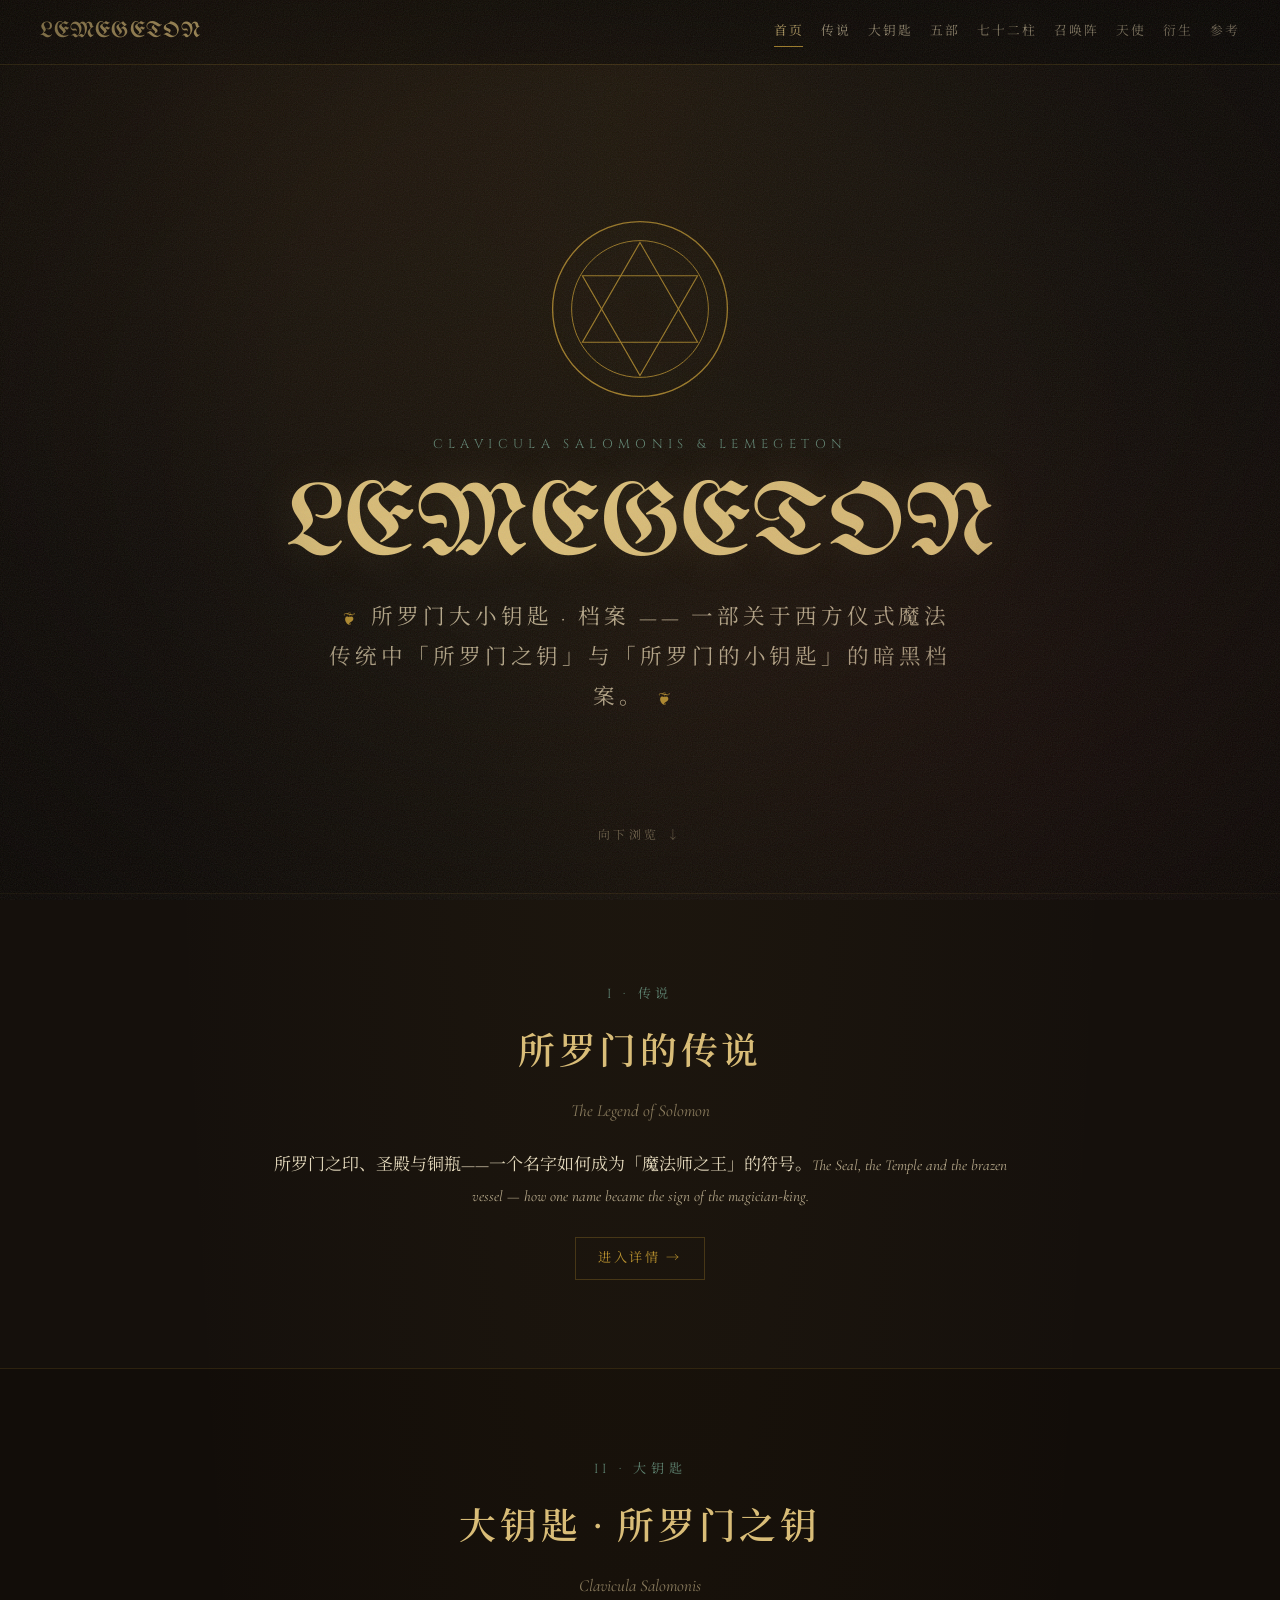
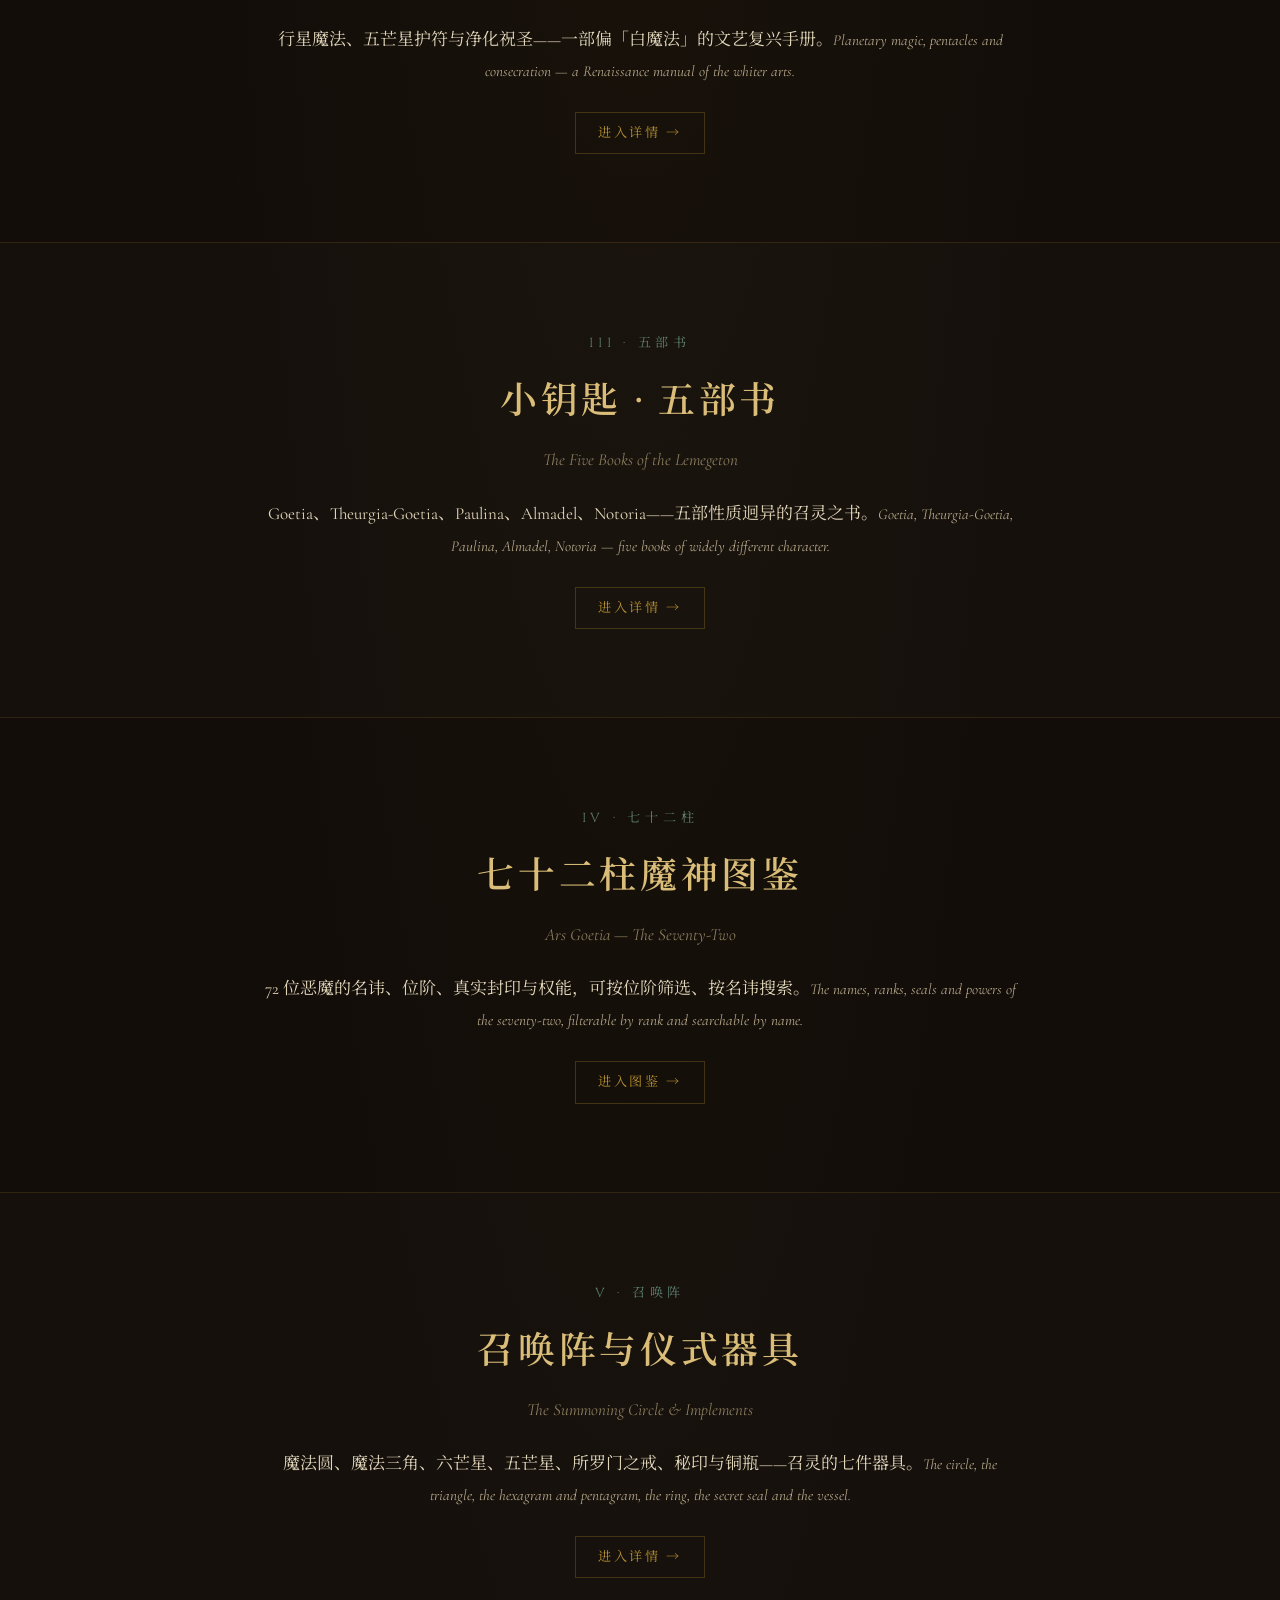
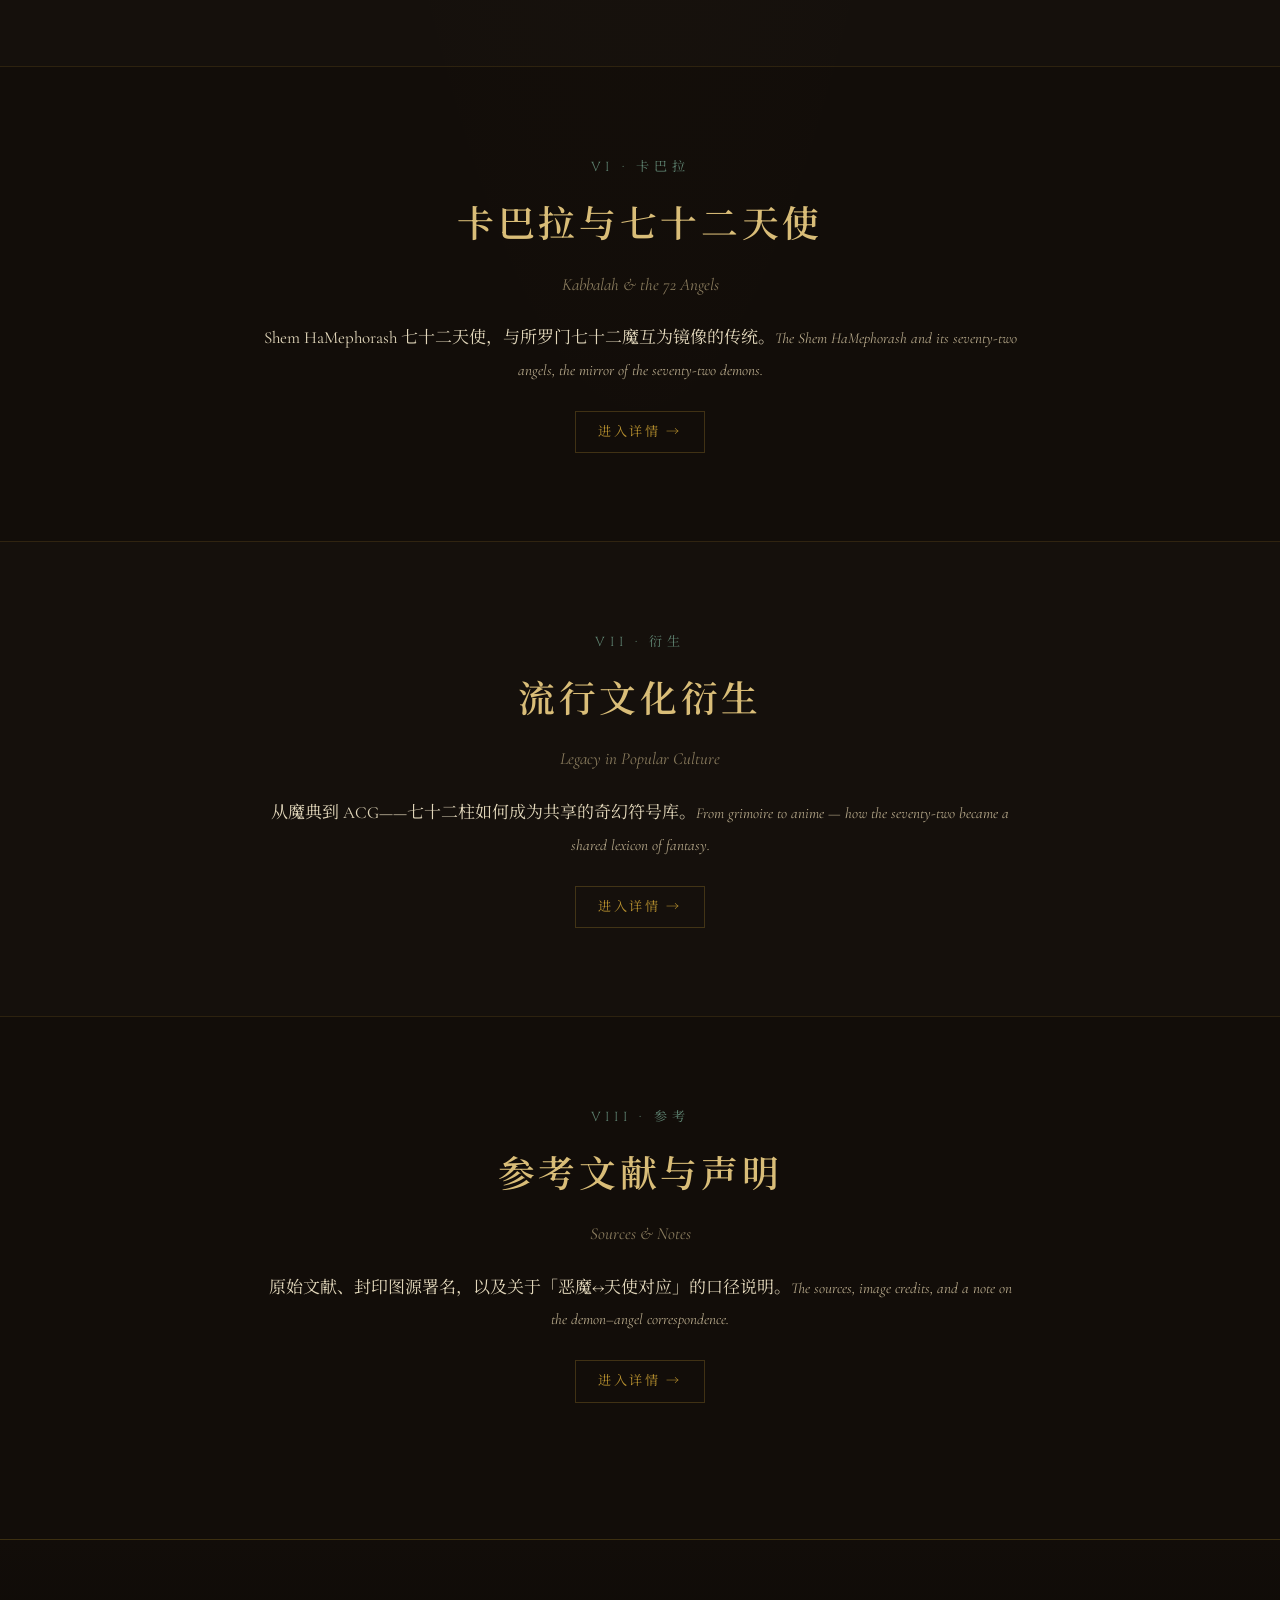
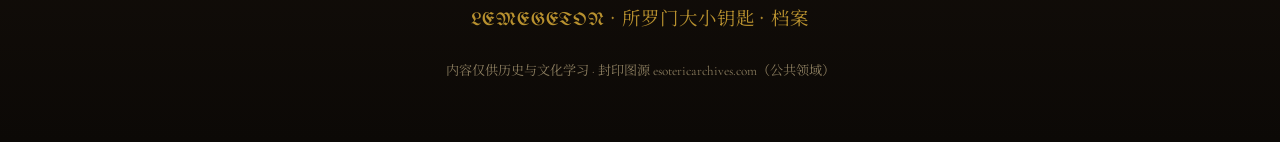
==== commit 2f51bb96: "feat: redesign as medieval grimoire manuscript aesthetic - aged parchment/leather palette (dark gold" ====
--- a/index.html
+++ b/index.html
@@ -7,7 +7,7 @@
   <meta name="description" content="所罗门大小钥匙（Clavicula Salomonis / Lemegeton）的暗黑档案：传说、大钥匙、五部书、七十二柱魔神、召唤阵、卡巴拉天使与流行文化衍生。">
   <link rel="preconnect" href="https://fonts.googleapis.com">
   <link rel="preconnect" href="https://fonts.gstatic.com" crossorigin>
-  <link href="https://fonts.googleapis.com/css2?family=Inter:wght@400;500;600&family=Fraunces:opsz,wght@9..144,400;9..144,600&family=Noto+Sans+SC:wght@400;500&family=Noto+Serif+SC:wght@400;600&display=swap" rel="stylesheet">
+  <link href="https://fonts.googleapis.com/css2?family=Cinzel:wght@400;600;700&family=Cormorant+Garamond:ital,wght@0,400;0,600;1,400&family=UnifrakturMaguntia&family=Noto+Serif+SC:wght@400;600;700&display=swap" rel="stylesheet">
   <link rel="stylesheet" href="css/style.css">
 </head>
 <body>
@@ -15,6 +15,14 @@
 
   <main>
     <section class="hero">
+      <div class="hero-seal" aria-label="所罗门之印">
+        <svg viewBox="0 0 200 200" aria-hidden="true">
+          <circle cx="100" cy="100" r="92" fill="none" stroke="currentColor" stroke-width="1.4"/>
+          <circle cx="100" cy="100" r="72" fill="none" stroke="currentColor" stroke-width="1"/>
+          <polygon points="100,30 160.6,135 39.4,135" fill="none" stroke="currentColor" stroke-width="1.2"/>
+          <polygon points="100,170 160.6,65 39.4,65" fill="none" stroke="currentColor" stroke-width="1.2"/>
+        </svg>
+      </div>
       <p class="hero-kicker">Clavicula Salomonis &amp; Lemegeton</p>
       <h1 class="hero-title">LEMEGETON</h1>
       <p class="hero-sub">所罗门大小钥匙 · 档案 —— 一部关于西方仪式魔法传统中「所罗门之钥」与「所罗门的小钥匙」的暗黑档案。</p>
@@ -23,7 +31,7 @@
 
     <section class="scroll-section reveal">
       <div class="scroll-inner">
-        <p class="scroll-num">01 · 传说</p>
+        <p class="scroll-num">I · 传说</p>
         <h2 class="scroll-title">所罗门的传说</h2>
         <p class="scroll-sub">The Legend of Solomon</p>
         <p class="scroll-desc"><span class="zh">所罗门之印、圣殿与铜瓶——一个名字如何成为「魔法师之王」的符号。</span><span class="en">The Seal, the Temple and the brazen vessel — how one name became the sign of the magician-king.</span></p>
@@ -33,7 +41,7 @@
 
     <section class="scroll-section reveal">
       <div class="scroll-inner">
-        <p class="scroll-num">02 · 大钥匙</p>
+        <p class="scroll-num">II · 大钥匙</p>
         <h2 class="scroll-title">大钥匙 · 所罗门之钥</h2>
         <p class="scroll-sub">Clavicula Salomonis</p>
         <p class="scroll-desc"><span class="zh">行星魔法、五芒星护符与净化祝圣——一部偏「白魔法」的文艺复兴手册。</span><span class="en">Planetary magic, pentacles and consecration — a Renaissance manual of the whiter arts.</span></p>
@@ -43,7 +51,7 @@
 
     <section class="scroll-section reveal">
       <div class="scroll-inner">
-        <p class="scroll-num">03 · 五部书</p>
+        <p class="scroll-num">III · 五部书</p>
         <h2 class="scroll-title">小钥匙 · 五部书</h2>
         <p class="scroll-sub">The Five Books of the Lemegeton</p>
         <p class="scroll-desc"><span class="zh">Goetia、Theurgia-Goetia、Paulina、Almadel、Notoria——五部性质迥异的召灵之书。</span><span class="en">Goetia, Theurgia-Goetia, Paulina, Almadel, Notoria — five books of widely different character.</span></p>
@@ -53,7 +61,7 @@
 
     <section class="scroll-section reveal">
       <div class="scroll-inner">
-        <p class="scroll-num">04 · 七十二柱</p>
+        <p class="scroll-num">IV · 七十二柱</p>
         <h2 class="scroll-title">七十二柱魔神图鉴</h2>
         <p class="scroll-sub">Ars Goetia — The Seventy-Two</p>
         <p class="scroll-desc"><span class="zh">72 位恶魔的名讳、位阶、真实封印与权能，可按位阶筛选、按名讳搜索。</span><span class="en">The names, ranks, seals and powers of the seventy-two, filterable by rank and searchable by name.</span></p>
@@ -63,7 +71,7 @@
 
     <section class="scroll-section reveal">
       <div class="scroll-inner">
-        <p class="scroll-num">05 · 召唤阵</p>
+        <p class="scroll-num">V · 召唤阵</p>
         <h2 class="scroll-title">召唤阵与仪式器具</h2>
         <p class="scroll-sub">The Summoning Circle &amp; Implements</p>
         <p class="scroll-desc"><span class="zh">魔法圆、魔法三角、六芒星、五芒星、所罗门之戒、秘印与铜瓶——召灵的七件器具。</span><span class="en">The circle, the triangle, the hexagram and pentagram, the ring, the secret seal and the vessel.</span></p>
@@ -73,7 +81,7 @@
 
     <section class="scroll-section reveal">
       <div class="scroll-inner">
-        <p class="scroll-num">06 · 卡巴拉</p>
+        <p class="scroll-num">VI · 卡巴拉</p>
         <h2 class="scroll-title">卡巴拉与七十二天使</h2>
         <p class="scroll-sub">Kabbalah &amp; the 72 Angels</p>
         <p class="scroll-desc"><span class="zh">Shem HaMephorash 七十二天使，与所罗门七十二魔互为镜像的传统。</span><span class="en">The Shem HaMephorash and its seventy-two angels, the mirror of the seventy-two demons.</span></p>
@@ -83,7 +91,7 @@
 
     <section class="scroll-section reveal">
       <div class="scroll-inner">
-        <p class="scroll-num">07 · 衍生</p>
+        <p class="scroll-num">VII · 衍生</p>
         <h2 class="scroll-title">流行文化衍生</h2>
         <p class="scroll-sub">Legacy in Popular Culture</p>
         <p class="scroll-desc"><span class="zh">从魔典到 ACG——七十二柱如何成为共享的奇幻符号库。</span><span class="en">From grimoire to anime — how the seventy-two became a shared lexicon of fantasy.</span></p>
@@ -93,7 +101,7 @@
 
     <section class="scroll-section reveal">
       <div class="scroll-inner">
-        <p class="scroll-num">08 · 参考</p>
+        <p class="scroll-num">VIII · 参考</p>
         <h2 class="scroll-title">参考文献与声明</h2>
         <p class="scroll-sub">Sources &amp; Notes</p>
         <p class="scroll-desc"><span class="zh">原始文献、封印图源署名，以及关于「恶魔↔天使对应」的口径说明。</span><span class="en">The sources, image credits, and a note on the demon–angel correspondence.</span></p>
--- a/css/style.css
+++ b/css/style.css
@@ -1,20 +1,25 @@
-/* LEMEGETON — 极简暗黑 */
+/* LEMEGETON — 中世纪恶魔学手抄本
+ * 一本被封锁在教会地窖中的魔法手抄本。 */
 
 :root {
-  --bg: #0b0b0d;
-  --bg-2: #131316;
-  --bg-3: #1a1a1f;
-  --text: #e8e8ea;
-  --text-dim: #9a9aa0;
-  --text-faint: #6b6b72;
-  --accent: #c9a86a;
-  --accent-strong: #e0c48a;
-  --accent-dim: rgba(201, 168, 106, 0.13);
-  --border: rgba(255, 255, 255, 0.08);
-  --border-strong: rgba(201, 168, 106, 0.35);
-  --sans: "Inter", "Noto Sans SC", system-ui, -apple-system, "Segoe UI", sans-serif;
-  --serif: "Fraunces", "Noto Serif SC", Georgia, "Songti SC", serif;
-  --maxw: 1080px;
+  --bg: #120d09;
+  --parchment: #1a130c;
+  --parchment-2: #211810;
+  --parchment-3: #291e13;
+  --leather: #0c0906;
+  --bone: #e2d7bb;
+  --bone-dim: #b6a88a;
+  --bone-faint: #8a7c5e;
+  --gold: #b8912f;
+  --gold-bright: #d9bd78;
+  --verdigris: #5e8270;
+  --crimson: #6e1d1d;
+  --blood: #9e1a1a;
+  --line: rgba(184, 145, 47, .28);
+  --line-faint: rgba(184, 145, 47, .16);
+  --blackletter: "UnifrakturMaguntia", "Noto Serif SC", serif;
+  --display: "Cinzel", "Noto Serif SC", serif;
+  --serif: "Cormorant Garamond", "Noto Serif SC", serif;
 }
 
 * { box-sizing: border-box; }
@@ -23,21 +28,49 @@
 
 body {
   margin: 0;
-  background: var(--bg);
-  color: var(--text);
-  font-family: var(--sans);
-  font-size: 16px;
-  line-height: 1.75;
+  background:
+    radial-gradient(ellipse at 50% -8%, rgba(184, 145, 47, .06), transparent 55%),
+    var(--bg);
+  color: var(--bone);
+  font-family: var(--serif);
+  font-size: 17px;
+  line-height: 1.85;
   -webkit-font-smoothing: antialiased;
-  text-rendering: optimizeLegibility;
-}
-
-::selection { background: var(--accent-dim); color: var(--accent-strong); }
-
-a { color: var(--accent); text-decoration: none; }
-a:hover { color: var(--accent-strong); }
-
-/* ── 导航 ─────────────────────────────────── */
+  overflow-x: hidden;
+}
+
+/* 羊皮纸噪点 + 划痕 + 霉斑 */
+body::before {
+  content: "";
+  position: fixed;
+  inset: 0;
+  z-index: 9999;
+  pointer-events: none;
+  opacity: .10;
+  background-image:
+    url("data:image/svg+xml,%3Csvg xmlns='http://www.w3.org/2000/svg' width='180' height='180'%3E%3Cfilter id='n'%3E%3CfeTurbulence type='fractalNoise' baseFrequency='0.85' numOctaves='3' stitchTiles='stitch'/%3E%3C/filter%3E%3Crect width='100%25' height='100%25' filter='url(%23n)'/%3E%3C/svg%3E");
+}
+
+/* 烛光暗角 + 焦痕 + 暖色辉光 */
+body::after {
+  content: "";
+  position: fixed;
+  inset: 0;
+  z-index: 9998;
+  pointer-events: none;
+  background:
+    radial-gradient(ellipse at 50% 42%, transparent 40%, rgba(6, 4, 2, .62) 100%),
+    radial-gradient(ellipse at 18% 12%, rgba(120, 78, 26, .10), transparent 42%),
+    radial-gradient(ellipse at 84% 86%, rgba(110, 29, 29, .10), transparent 40%),
+    radial-gradient(ellipse at 70% 18%, rgba(30, 22, 12, .18), transparent 34%);
+}
+
+::selection { background: rgba(184, 145, 47, .32); color: var(--bone); }
+
+a { color: var(--gold-bright); text-decoration: none; }
+a:hover { color: var(--bone); }
+
+/* ── 顶部导航（旧皮革） ─────────────────────── */
 .site-nav {
   position: sticky;
   top: 0;
@@ -46,250 +79,388 @@
   align-items: center;
   justify-content: space-between;
   gap: 1.5rem;
-  padding: .8rem clamp(1.2rem, 4vw, 2.5rem);
-  background: rgba(11, 11, 13, .82);
-  backdrop-filter: blur(12px);
-  border-bottom: 1px solid var(--border);
+  padding: .7rem clamp(1.2rem, 4vw, 2.5rem);
+  background: linear-gradient(rgba(12, 9, 6, .94), rgba(12, 9, 6, .82));
+  border-bottom: 1px solid var(--line);
+  backdrop-filter: blur(8px);
 }
 .brand {
-  font-family: var(--serif);
-  font-weight: 600;
-  font-size: 1.05rem;
-  letter-spacing: .22em;
-  color: var(--text);
-}
-.brand:hover { color: var(--accent-strong); }
+  font-family: var(--blackletter);
+  font-size: 1.4rem;
+  color: var(--gold-bright);
+  letter-spacing: .05em;
+}
+.brand:hover { color: var(--bone); }
 .nav-links { display: flex; gap: 1.1rem; flex-wrap: wrap; justify-content: flex-end; }
 .nav-links a {
-  color: var(--text-dim);
-  font-size: .88rem;
-  letter-spacing: .04em;
+  font-family: var(--display);
+  font-size: .8rem;
+  letter-spacing: .14em;
+  text-transform: uppercase;
+  color: var(--bone-dim);
   padding: .2rem 0;
   transition: color .2s;
 }
-.nav-links a:hover { color: var(--text); }
-.nav-links a.active { color: var(--accent-strong); }
-
-/* ── 页面骨架 ─────────────────────────────── */
+.nav-links a:hover { color: var(--gold-bright); }
+.nav-links a.active { color: var(--gold-bright); border-bottom: 1px solid var(--gold); }
+
+/* ── Hero（扉页） ──────────────────────────── */
+.hero {
+  min-height: 92vh;
+  display: flex;
+  flex-direction: column;
+  align-items: center;
+  justify-content: center;
+  text-align: center;
+  padding: 6rem 1.5rem 5rem;
+  position: relative;
+}
+.hero-seal {
+  width: clamp(120px, 22vw, 190px);
+  color: var(--gold);
+  opacity: .85;
+  margin-bottom: 1.8rem;
+  filter: drop-shadow(0 0 22px rgba(184, 145, 47, .22));
+}
+.hero-seal svg { width: 100%; height: 100%; display: block; }
+.hero-kicker {
+  font-family: var(--display);
+  font-size: .8rem;
+  letter-spacing: .42em;
+  text-transform: uppercase;
+  color: var(--verdigris);
+  margin: 0 0 1.1rem;
+}
+.hero-title {
+  font-family: var(--blackletter);
+  font-weight: 400;
+  font-size: clamp(3rem, 11vw, 6.4rem);
+  line-height: 1.05;
+  color: var(--gold-bright);
+  margin: 0 0 1rem;
+  text-shadow: 0 0 46px rgba(217, 189, 120, .16);
+}
+.hero-sub {
+  font-family: var(--serif);
+  font-size: clamp(1.05rem, 2.4vw, 1.35rem);
+  letter-spacing: .18em;
+  color: var(--bone-dim);
+  max-width: 640px;
+  margin: 0 auto 2.6rem;
+}
+.hero-sub::before, .hero-sub::after {
+  content: "❦";
+  color: var(--gold);
+  margin: 0 .8rem;
+  font-size: .8em;
+}
+.scroll-hint {
+  position: absolute;
+  bottom: 2.1rem;
+  left: 0; right: 0;
+  font-family: var(--display);
+  font-size: .74rem;
+  letter-spacing: .3em;
+  text-transform: uppercase;
+  color: var(--bone-faint);
+  animation: bob 2.6s ease-in-out infinite;
+}
+@keyframes bob { 0%, 100% { transform: translateY(0); } 50% { transform: translateY(7px); } }
+
+/* ── 卷轴首页区块 ──────────────────────────── */
+.scroll-section {
+  padding: clamp(3.5rem, 8vw, 5.5rem) 1.5rem;
+  border-top: 1px solid var(--line-faint);
+  text-align: center;
+}
+.scroll-section:nth-of-type(even) { background: rgba(255, 255, 255, .012); }
+.scroll-inner { max-width: 760px; margin: 0 auto; }
+.scroll-num {
+  font-family: var(--display);
+  font-size: .82rem;
+  letter-spacing: .36em;
+  color: var(--verdigris);
+  text-transform: uppercase;
+  margin: 0 0 .8rem;
+}
+.scroll-title {
+  font-family: var(--display);
+  font-weight: 600;
+  font-size: clamp(1.6rem, 4vw, 2.3rem);
+  letter-spacing: .1em;
+  color: var(--gold-bright);
+  margin: 0 0 .5rem;
+}
+.scroll-sub {
+  font-family: var(--serif);
+  font-style: italic;
+  color: var(--bone-faint);
+  margin: 0 0 1.4rem;
+}
+.scroll-desc { margin: 0; }
+.scroll-desc .zh { color: var(--bone); margin: 0 0 .5rem; }
+.scroll-desc .en { color: var(--bone-dim); font-size: .95rem; font-style: italic; margin: 0; }
+.scroll-link {
+  display: inline-block;
+  margin-top: 1.6rem;
+  font-family: var(--display);
+  font-size: .82rem;
+  letter-spacing: .2em;
+  text-transform: uppercase;
+  color: var(--gold);
+  border: 1px solid var(--line);
+  padding: .5rem 1.4rem;
+  transition: all .25s;
+}
+.scroll-link:hover { color: var(--bone); border-color: var(--gold); background: rgba(184, 145, 47, .08); }
+
+/* ── 内容页骨架（古籍框线） ─────────────────── */
 .page {
-  max-width: var(--maxw);
+  max-width: 820px;
   margin: 0 auto;
-  padding: clamp(3rem, 7vw, 5.5rem) clamp(1.2rem, 4vw, 2.5rem) 4rem;
-}
-.page-head { margin-bottom: 3rem; }
+  padding: clamp(3rem, 7vw, 5rem) clamp(1.3rem, 5vw, 3rem) 4.5rem;
+}
+.page-head {
+  text-align: center;
+  margin-bottom: 3rem;
+  padding-bottom: 2.2rem;
+  border-bottom: 1px solid var(--line);
+  position: relative;
+}
+.page-head::after {
+  content: "❦";
+  position: absolute;
+  bottom: -0.72em;
+  left: 50%;
+  transform: translateX(-50%);
+  background: var(--bg);
+  padding: 0 .6em;
+  color: var(--gold);
+  font-size: .9rem;
+}
 .page-kicker {
-  font-size: .78rem;
-  letter-spacing: .3em;
-  text-transform: uppercase;
-  color: var(--accent);
+  font-family: var(--display);
+  font-size: .74rem;
+  letter-spacing: .42em;
+  text-transform: uppercase;
+  color: var(--verdigris);
+  margin: 0 0 .9rem;
+}
+.page-title {
+  font-family: var(--display);
+  font-weight: 600;
+  font-size: clamp(2rem, 5vw, 3rem);
+  letter-spacing: .1em;
+  color: var(--gold-bright);
   margin: 0 0 .8rem;
 }
-.page-title {
-  font-family: var(--serif);
-  font-weight: 600;
-  font-size: clamp(2rem, 5vw, 3.2rem);
-  line-height: 1.15;
-  letter-spacing: .01em;
-  margin: 0 0 .8rem;
-}
 .page-subtitle {
+  font-family: var(--serif);
+  font-style: italic;
   font-size: 1.05rem;
-  color: var(--text-dim);
-  margin: 0;
-  max-width: 640px;
+  color: var(--bone-dim);
+  margin: 0 auto;
+  max-width: 600px;
 }
 
 /* ── 正文 ─────────────────────────────────── */
-.prose { max-width: 720px; }
+.prose { max-width: 720px; margin: 0 auto; }
 .prose h2 {
-  font-family: var(--serif);
-  font-weight: 600;
-  font-size: 1.5rem;
-  margin: 2.6rem 0 1rem;
-  color: var(--accent-strong);
-  letter-spacing: .01em;
-}
-.prose h3 {
-  font-family: var(--serif);
-  font-weight: 600;
-  font-size: 1.2rem;
-  margin: 2rem 0 .7rem;
+  font-family: var(--display);
+  font-weight: 600;
+  font-size: 1.42rem;
+  letter-spacing: .08em;
+  color: var(--gold-bright);
+  margin: 2.8rem 0 1rem;
+  text-align: center;
+}
+.prose h2::before, .prose h2::after {
+  content: "—";
+  color: var(--gold);
+  margin: 0 .7rem;
+  font-weight: 400;
 }
 .prose p { margin: 0 0 1.1rem; }
-.prose .en { color: var(--text-dim); font-size: .95rem; }
-.prose .zh { color: var(--text); }
+.prose .en { color: var(--bone-dim); font-size: .95rem; font-style: italic; }
 .prose blockquote {
   margin: 1.6rem 0;
-  padding: .6rem 1.4rem;
-  border-left: 2px solid var(--border-strong);
-  color: var(--text-dim);
+  padding: .6rem 1.5rem;
+  border-left: 2px solid var(--gold);
+  color: var(--bone-dim);
   font-style: italic;
 }
-.prose ul { padding-left: 1.3rem; }
+.prose ul { padding-left: 1.4rem; }
 .prose li { margin-bottom: .5rem; }
-.prose .lead { font-size: 1.12rem; color: var(--text); }
-
-/* ── 落地页 Hero ──────────────────────────── */
-.hero {
-  text-align: center;
-  padding: clamp(4rem, 10vw, 8rem) 1.5rem 4rem;
-}
-.hero-kicker {
-  font-size: .8rem;
-  letter-spacing: .4em;
-  text-transform: uppercase;
-  color: var(--accent);
-  margin: 0 0 1.2rem;
-}
-.hero-title {
-  font-family: var(--serif);
-  font-weight: 600;
-  font-size: clamp(2.8rem, 10vw, 6rem);
-  letter-spacing: .06em;
-  line-height: 1.05;
-  margin: 0 0 1rem;
-}
-.hero-sub {
-  font-size: clamp(1.05rem, 2.5vw, 1.35rem);
-  color: var(--text-dim);
-  max-width: 620px;
-  margin: 0 auto 3rem;
-}
 
 /* ── 入口卡 ───────────────────────────────── */
 .entry-grid {
   display: grid;
   grid-template-columns: repeat(auto-fill, minmax(260px, 1fr));
-  gap: 1rem;
-  max-width: var(--maxw);
+  gap: 1.2rem;
+  max-width: 900px;
   margin: 0 auto;
-  padding: 0 clamp(1.2rem, 4vw, 2.5rem) 4rem;
+  padding: 0 clamp(1.2rem, 4vw, 2.5rem) 4.5rem;
 }
 .entry-card {
   display: block;
-  padding: 1.6rem 1.5rem;
-  background: var(--bg-2);
-  border: 1px solid var(--border);
-  border-radius: 10px;
-  transition: border-color .2s, transform .2s, background .2s;
+  padding: 1.7rem 1.5rem;
+  background: linear-gradient(var(--parchment-2), var(--parchment));
+  border: 1px solid var(--line-faint);
+  text-align: center;
+  transition: border-color .25s, transform .25s, box-shadow .25s;
 }
 .entry-card:hover {
-  border-color: var(--border-strong);
-  background: var(--bg-3);
+  border-color: var(--gold);
   transform: translateY(-3px);
+  box-shadow: 0 0 26px rgba(184, 145, 47, .12);
 }
 .entry-card .entry-title {
-  font-family: var(--serif);
-  font-weight: 600;
-  font-size: 1.2rem;
-  color: var(--text);
+  font-family: var(--display);
+  font-weight: 600;
+  font-size: 1.15rem;
+  letter-spacing: .08em;
+  color: var(--gold-bright);
   margin: 0 0 .5rem;
 }
 .entry-card .entry-en {
-  font-size: .78rem;
-  letter-spacing: .08em;
-  color: var(--text-faint);
-  text-transform: uppercase;
+  font-family: var(--serif);
+  font-style: italic;
+  font-size: .8rem;
+  color: var(--verdigris);
   margin: 0 0 .8rem;
 }
-.entry-card .entry-desc { font-size: .92rem; color: var(--text-dim); margin: 0; }
-
-/* ── 图鉴控件 ─────────────────────────────── */
+.entry-card .entry-desc { font-size: .92rem; color: var(--bone-dim); margin: 0; }
+
+/* ── 控件 ─────────────────────────────────── */
 .controls {
   display: flex;
   flex-wrap: wrap;
   gap: .8rem;
   align-items: center;
+  justify-content: center;
   margin: 2.2rem 0 1rem;
 }
-.rank-filters { display: flex; flex-wrap: wrap; gap: .45rem; }
+.rank-filters { display: flex; flex-wrap: wrap; gap: .45rem; justify-content: center; }
 .rank-filter {
-  font-family: var(--sans);
+  font-family: var(--display);
+  font-size: .78rem;
+  letter-spacing: .1em;
+  text-transform: uppercase;
+  color: var(--bone-dim);
+  background: var(--parchment-2);
+  border: 1px solid var(--line-faint);
+  padding: .4rem .9rem;
+  cursor: pointer;
+  transition: all .22s;
+}
+.rank-filter:hover { color: var(--bone); border-color: var(--gold); }
+.rank-filter.active {
+  color: var(--bg);
+  background: var(--gold);
+  border-color: var(--gold);
+}
+.demon-search {
+  font-family: var(--serif);
+  font-size: .95rem;
+  color: var(--bone);
+  background: var(--parchment-2);
+  border: 1px solid var(--line-faint);
+  padding: .42rem 1.1rem;
+  min-width: 220px;
+}
+.demon-search::placeholder { color: var(--bone-faint); }
+.demon-search:focus { outline: none; border-color: var(--gold); }
+.note {
+  text-align: center;
+  font-family: var(--serif);
+  font-style: italic;
   font-size: .85rem;
-  color: var(--text-dim);
-  background: var(--bg-2);
-  border: 1px solid var(--border);
-  border-radius: 999px;
-  padding: .35rem .85rem;
-  cursor: pointer;
-  transition: all .2s;
-}
-.rank-filter:hover { color: var(--text); border-color: var(--border-strong); }
-.rank-filter.active {
-  color: #0b0b0d;
-  background: var(--accent);
-  border-color: var(--accent);
-}
-.demon-search {
-  font-family: var(--sans);
-  font-size: .9rem;
-  color: var(--text);
-  background: var(--bg-2);
-  border: 1px solid var(--border);
-  border-radius: 999px;
-  padding: .45rem 1.1rem;
-  min-width: 220px;
-}
-.demon-search::placeholder { color: var(--text-faint); }
-.demon-search:focus { outline: none; border-color: var(--border-strong); }
-.note { font-size: .82rem; color: var(--text-faint); margin: .5rem 0 2rem; }
-
-/* ── 图鉴网格 ─────────────────────────────── */
-.demon-grid {
+  color: var(--bone-faint);
+  margin: .5rem 0 2rem;
+}
+
+/* ── 图鉴网格（羊皮纸卡） ───────────────────── */
+.demon-grid, .angel-grid {
   display: grid;
   grid-template-columns: repeat(auto-fill, minmax(180px, 1fr));
-  gap: .9rem;
-}
-.demon-card {
+  gap: 1rem;
+}
+.demon-card, .angel-card {
   position: relative;
   text-align: center;
-  padding: 1.3rem .8rem 1.1rem;
-  background: var(--bg-2);
-  border: 1px solid var(--border);
-  border-radius: 10px;
-  cursor: pointer;
-  transition: border-color .2s, transform .2s, background .2s;
-}
-.demon-card:hover {
-  border-color: var(--border-strong);
-  background: var(--bg-3);
+  padding: 1.4rem .8rem 1.2rem;
+  background: linear-gradient(var(--parchment-2), var(--parchment));
+  border: 1px solid var(--line-faint);
+  transition: border-color .25s, transform .25s, box-shadow .25s;
+}
+.demon-card:hover, .angel-card:hover {
+  border-color: var(--gold);
   transform: translateY(-3px);
+  box-shadow: 0 0 24px rgba(184, 145, 47, .12);
 }
 .demon-no {
   position: absolute;
   top: .6rem; left: .8rem;
+  font-family: var(--display);
   font-size: .7rem;
-  color: var(--text-faint);
   letter-spacing: .08em;
+  color: var(--bone-faint);
 }
 .sigil {
-  width: 96px;
-  height: 96px;
+  width: 92px;
+  height: 92px;
   object-fit: contain;
   filter: invert(1);
-  opacity: .92;
+  opacity: .94;
   margin: .4rem auto .7rem;
   display: block;
 }
 .rank-badge {
   display: inline-block;
-  font-size: .7rem;
-  letter-spacing: .1em;
-  text-transform: uppercase;
-  color: var(--accent);
-  border: 1px solid var(--border);
-  border-radius: 999px;
-  padding: .1rem .55rem;
+  font-family: var(--display);
+  font-size: .68rem;
+  letter-spacing: .16em;
+  text-transform: uppercase;
+  color: var(--gold-bright);
+  border: 1px solid var(--line);
+  padding: .14rem .6rem;
   margin-bottom: .5rem;
 }
 .demon-name {
-  font-family: var(--serif);
-  font-weight: 600;
-  font-size: 1.02rem;
-  color: var(--text);
+  font-family: var(--display);
+  font-weight: 600;
+  font-size: .98rem;
+  letter-spacing: .06em;
+  color: var(--bone);
   margin: 0;
 }
-.demon-zh { font-size: .82rem; color: var(--text-dim); margin: .15rem 0 0; letter-spacing: .06em; }
+.demon-zh, .angel-zh { font-size: .82rem; color: var(--bone-dim); margin: .15rem 0 0; letter-spacing: .1em; }
+
+/* 天使卡 */
+.angel-he {
+  font-size: 1.85rem;
+  font-weight: 600;
+  color: var(--gold-bright);
+  direction: rtl;
+  margin: 0 0 .6rem;
+  letter-spacing: .04em;
+}
+.angel-name {
+  font-family: var(--display);
+  font-weight: 600;
+  font-size: 1rem;
+  color: var(--bone);
+  margin: 0;
+}
+.angel-attr { font-size: .85rem; color: var(--bone-dim); margin: 0 0 .5rem; }
+.angel-degree { font-family: var(--display); font-size: .74rem; color: var(--verdigris); margin: 0 0 .4rem; letter-spacing: .06em; }
+.angel-demon {
+  font-size: .74rem;
+  color: var(--bone-faint);
+  margin: 0;
+  border-top: 1px solid var(--line-faint);
+  padding-top: .5rem;
+}
 
 /* ── 弹窗 ─────────────────────────────────── */
 .modal {
@@ -305,8 +476,8 @@
 .modal-backdrop {
   position: absolute;
   inset: 0;
-  background: rgba(5, 5, 6, .78);
-  backdrop-filter: blur(5px);
+  background: rgba(5, 4, 2, .82);
+  backdrop-filter: blur(4px);
 }
 .modal-panel {
   position: relative;
@@ -314,166 +485,66 @@
   width: 100%;
   max-height: 88vh;
   overflow-y: auto;
-  background: var(--bg-3);
-  border: 1px solid var(--border-strong);
-  border-radius: 14px;
-  padding: 2.2rem 2rem;
+  background: linear-gradient(var(--parchment-3), var(--parchment));
+  border: 1px solid var(--gold);
+  box-shadow: 0 0 0 1px var(--line-faint), 0 24px 60px rgba(0, 0, 0, .6);
+  padding: 2.4rem 2rem;
+  text-align: center;
 }
 .modal-close {
   position: absolute;
   top: .9rem; right: 1rem;
+  font-family: var(--serif);
   font-size: 1.3rem;
   line-height: 1;
-  color: var(--text-dim);
+  color: var(--bone-dim);
   background: none;
   border: none;
   cursor: pointer;
 }
-.modal-close:hover { color: var(--text); }
+.modal-close:hover { color: var(--gold-bright); }
 .modal-head { text-align: center; margin-bottom: 1.4rem; }
-.modal-sigil { width: 130px; height: 130px; object-fit: contain; filter: invert(1); margin: 0 auto 1rem; }
+.modal-sigil { width: 128px; height: 128px; object-fit: contain; filter: invert(1); margin: 0 auto 1rem; }
 .modal-name {
-  font-family: var(--serif);
+  font-family: var(--display);
   font-weight: 600;
   font-size: 1.8rem;
-  color: var(--text);
+  letter-spacing: .08em;
+  color: var(--gold-bright);
   margin: 0 0 .2rem;
 }
-.modal-zh { color: var(--accent-strong); letter-spacing: .12em; margin: 0 0 .7rem; }
-.modal-alt { color: var(--text-faint); font-size: .82rem; letter-spacing: .04em; margin: .2rem 0 0; }
+.modal-zh { color: var(--bone); letter-spacing: .16em; margin: 0 0 .7rem; }
+.modal-alt { color: var(--bone-faint); font-size: .82rem; letter-spacing: .04em; margin: .2rem 0 0; }
 .modal-rank { margin: 0 0 1.1rem; }
 .modal-rank .rank-badge { margin: 0 .25rem; }
 .modal-powers {
-  color: var(--accent-strong);
-  text-align: center;
-  border-top: 1px solid var(--border);
-  border-bottom: 1px solid var(--border);
+  font-family: var(--serif);
+  color: var(--gold-bright);
+  text-align: center;
+  border-top: 1px solid var(--line);
+  border-bottom: 1px solid var(--line);
   padding: .8rem 0;
   margin: 0 0 1.2rem;
-  font-size: .98rem;
-}
-.modal-powers .en { display: block; color: var(--text-dim); font-size: .88rem; margin-top: .25rem; }
+}
+.modal-powers .en { display: block; color: var(--bone-dim); font-size: .88rem; font-style: italic; margin-top: .25rem; }
+.modal-desc { text-align: left; }
 .modal-desc .zh { margin: 0 0 .8rem; }
-.modal-desc .en { color: var(--text-dim); font-size: .92rem; margin: 0; }
-
-/* ── 天使对照表 ───────────────────────────── */
-.angel-table-wrap { overflow-x: auto; margin: 2rem 0; }
-.angel-table {
-  width: 100%;
-  border-collapse: collapse;
-  font-size: .9rem;
-}
-.angel-table th, .angel-table td {
-  text-align: left;
-  padding: .6rem .8rem;
-  border-bottom: 1px solid var(--border);
-}
-.angel-table thead th {
-  font-size: .72rem;
-  letter-spacing: .12em;
-  text-transform: uppercase;
-  color: var(--text-faint);
-  position: sticky;
-  top: 0;
-  background: var(--bg);
-}
-.angel-table tbody tr:hover { background: var(--bg-2); }
-.angel-table .ang-no { color: var(--text-faint); width: 3rem; }
-.angel-table .ang-name { font-family: var(--serif); font-weight: 600; white-space: nowrap; }
-.angel-table .ang-zh { color: var(--accent-strong); white-space: nowrap; }
-.angel-table .ang-attr { color: var(--text-dim); }
-.angel-table .ang-degree { color: var(--text-dim); white-space: nowrap; }
-.angel-table .ang-demon { color: var(--text-faint); font-size: .82rem; }
-
-/* ── 来源列表 ─────────────────────────────── */
-.sources { list-style: none; padding: 0; margin: 1.5rem 0; }
-.sources li {
-  padding: .6rem 0;
-  border-bottom: 1px solid var(--border);
-  color: var(--text-dim);
-  font-size: .92rem;
-}
-.sources li strong { color: var(--text); font-weight: 600; }
-
-/* ── 卷轴首页 ─────────────────────────────── */
-.hero {
-  min-height: 92vh;
-  display: flex;
-  flex-direction: column;
-  align-items: center;
-  justify-content: center;
-  text-align: center;
-  padding: 6rem 1.5rem 5rem;
-  position: relative;
-}
-.scroll-hint {
-  position: absolute;
-  bottom: 2rem;
-  left: 0; right: 0;
-  font-size: .82rem;
-  letter-spacing: .24em;
-  color: var(--text-faint);
-  animation: bob 2.4s ease-in-out infinite;
-}
-@keyframes bob { 0%, 100% { transform: translateY(0); } 50% { transform: translateY(7px); } }
-
-.scroll-section {
-  padding: clamp(3.5rem, 8vw, 5.5rem) 1.5rem;
-  border-top: 1px solid var(--border);
-}
-.scroll-section:nth-of-type(even) { background: rgba(255, 255, 255, .015); }
-.scroll-inner { max-width: 760px; margin: 0 auto; }
-.scroll-num {
-  font-size: .78rem;
-  letter-spacing: .3em;
-  color: var(--accent);
-  margin: 0 0 .7rem;
-}
-.scroll-title {
-  font-family: var(--serif);
-  font-weight: 600;
-  font-size: clamp(1.6rem, 4vw, 2.4rem);
-  line-height: 1.2;
-  margin: 0 0 .4rem;
-}
-.scroll-sub {
-  font-style: italic;
-  color: var(--text-dim);
-  margin: 0 0 1.4rem;
-  letter-spacing: .04em;
-}
-.scroll-desc { margin: 0; }
-.scroll-desc .zh { color: var(--text); margin: 0 0 .5rem; }
-.scroll-desc .en { color: var(--text-dim); font-size: .94rem; margin: 0; }
-.scroll-link {
-  display: inline-block;
-  margin-top: 1.5rem;
-  font-size: .9rem;
-  letter-spacing: .08em;
-  color: var(--accent);
-  border-bottom: 1px solid var(--border-strong);
-  padding-bottom: .15rem;
-  transition: color .2s, border-color .2s;
-}
-.scroll-link:hover { color: var(--accent-strong); border-color: var(--accent-strong); }
-
-.reveal { opacity: 0; transform: translateY(26px); transition: opacity .8s ease, transform .8s ease; }
-.reveal.visible { opacity: 1; transform: none; }
+.modal-desc .en { font-style: italic; color: var(--bone-dim); margin: 0; }
 
 /* ── 仪式器具 ─────────────────────────────── */
 .ritual-grid {
   display: grid;
   grid-template-columns: repeat(auto-fill, minmax(300px, 1fr));
-  gap: 1.2rem;
+  gap: 1.4rem;
   margin-top: 1rem;
 }
 .ritual-card {
-  background: var(--bg-2);
-  border: 1px solid var(--border);
-  border-radius: 10px;
-  padding: 1.6rem;
+  background: linear-gradient(var(--parchment-2), var(--parchment));
+  border: 1px solid var(--line-faint);
+  padding: 1.7rem;
   display: flex;
   flex-direction: column;
+  text-align: center;
 }
 .ritual-figure {
   display: flex;
@@ -493,46 +564,65 @@
 .ritual-card--wide .ritual-figure { min-height: 0; }
 .ritual-card--wide .ritual-img { max-height: 620px; }
 .ritual-name {
-  font-family: var(--serif);
+  font-family: var(--display);
   font-weight: 600;
   font-size: 1.25rem;
-  color: var(--text);
+  letter-spacing: .08em;
+  color: var(--gold-bright);
   margin: 0 0 .3rem;
 }
 .ritual-en {
-  font-size: .75rem;
-  letter-spacing: .12em;
-  text-transform: uppercase;
-  color: var(--text-faint);
-  margin: 0 0 .8rem;
-}
-.ritual-desc { font-size: .92rem; color: var(--text-dim); margin: 0; }
+  font-family: var(--serif);
+  font-style: italic;
+  font-size: .8rem;
+  color: var(--verdigris);
+  margin: 0 0 .9rem;
+}
+.ritual-desc { font-size: .92rem; color: var(--bone-dim); margin: 0; text-align: left; }
 .ritual-desc .zh { display: block; margin-bottom: .4rem; }
 .ritual-desc .en { font-size: .88rem; font-style: italic; }
+
+/* ── 来源列表 ─────────────────────────────── */
+.sources { list-style: none; padding: 0; margin: 1.5rem 0; }
+.sources li {
+  padding: .6rem 0 .6rem 1.8rem;
+  position: relative;
+  border-bottom: 1px solid var(--line-faint);
+  color: var(--bone-dim);
+  font-size: .93rem;
+}
+.sources li::before { content: "†"; position: absolute; left: 0; color: var(--gold); }
+.sources li strong { color: var(--bone); font-weight: 600; }
 
 /* ── 页脚 ─────────────────────────────────── */
 .site-footer {
   margin-top: 3rem;
-  padding: 2.5rem clamp(1.2rem, 4vw, 2.5rem);
-  border-top: 1px solid var(--border);
-  text-align: center;
-  color: var(--text-faint);
+  padding: 2.8rem clamp(1.2rem, 4vw, 2.5rem);
+  border-top: 1px solid var(--line);
+  background: linear-gradient(var(--bg), var(--leather));
+  text-align: center;
+  color: var(--bone-faint);
   font-size: .82rem;
-  line-height: 1.9;
+  line-height: 2;
 }
 .site-footer .foot-brand {
-  font-family: var(--serif);
-  letter-spacing: .3em;
-  color: var(--text-dim);
-}
+  font-family: var(--blackletter);
+  font-size: 1.15rem;
+  color: var(--gold);
+  letter-spacing: .05em;
+}
+
+/* ── 滚动淡入 ─────────────────────────────── */
+.reveal { opacity: 0; transform: translateY(24px); transition: opacity .9s ease, transform .9s ease; }
+.reveal.visible { opacity: 1; transform: none; }
 
 /* ── 响应式 ───────────────────────────────── */
 @media (max-width: 640px) {
-  .site-nav { flex-direction: column; gap: .6rem; padding: .7rem 1rem; }
-  .nav-links { justify-content: center; gap: .8rem; }
-  .demon-grid { grid-template-columns: repeat(2, 1fr); gap: .6rem; }
-  .demon-card { padding: 1rem .5rem .8rem; }
-  .sigil { width: 72px; height: 72px; }
-  .modal-panel { padding: 1.6rem 1.2rem; }
-  .angel-table th, .angel-table td { padding: .5rem .5rem; font-size: .82rem; }
-}
+  .site-nav { flex-direction: column; gap: .5rem; padding: .7rem 1rem; }
+  .nav-links { justify-content: center; gap: .7rem; }
+  .demon-grid, .angel-grid { grid-template-columns: repeat(2, 1fr); gap: .7rem; }
+  .demon-card, .angel-card { padding: 1rem .5rem .9rem; }
+  .sigil { width: 68px; height: 68px; }
+  .page { padding: 2.5rem 1.1rem 3rem; }
+  .modal-panel { padding: 1.7rem 1.2rem; }
+}
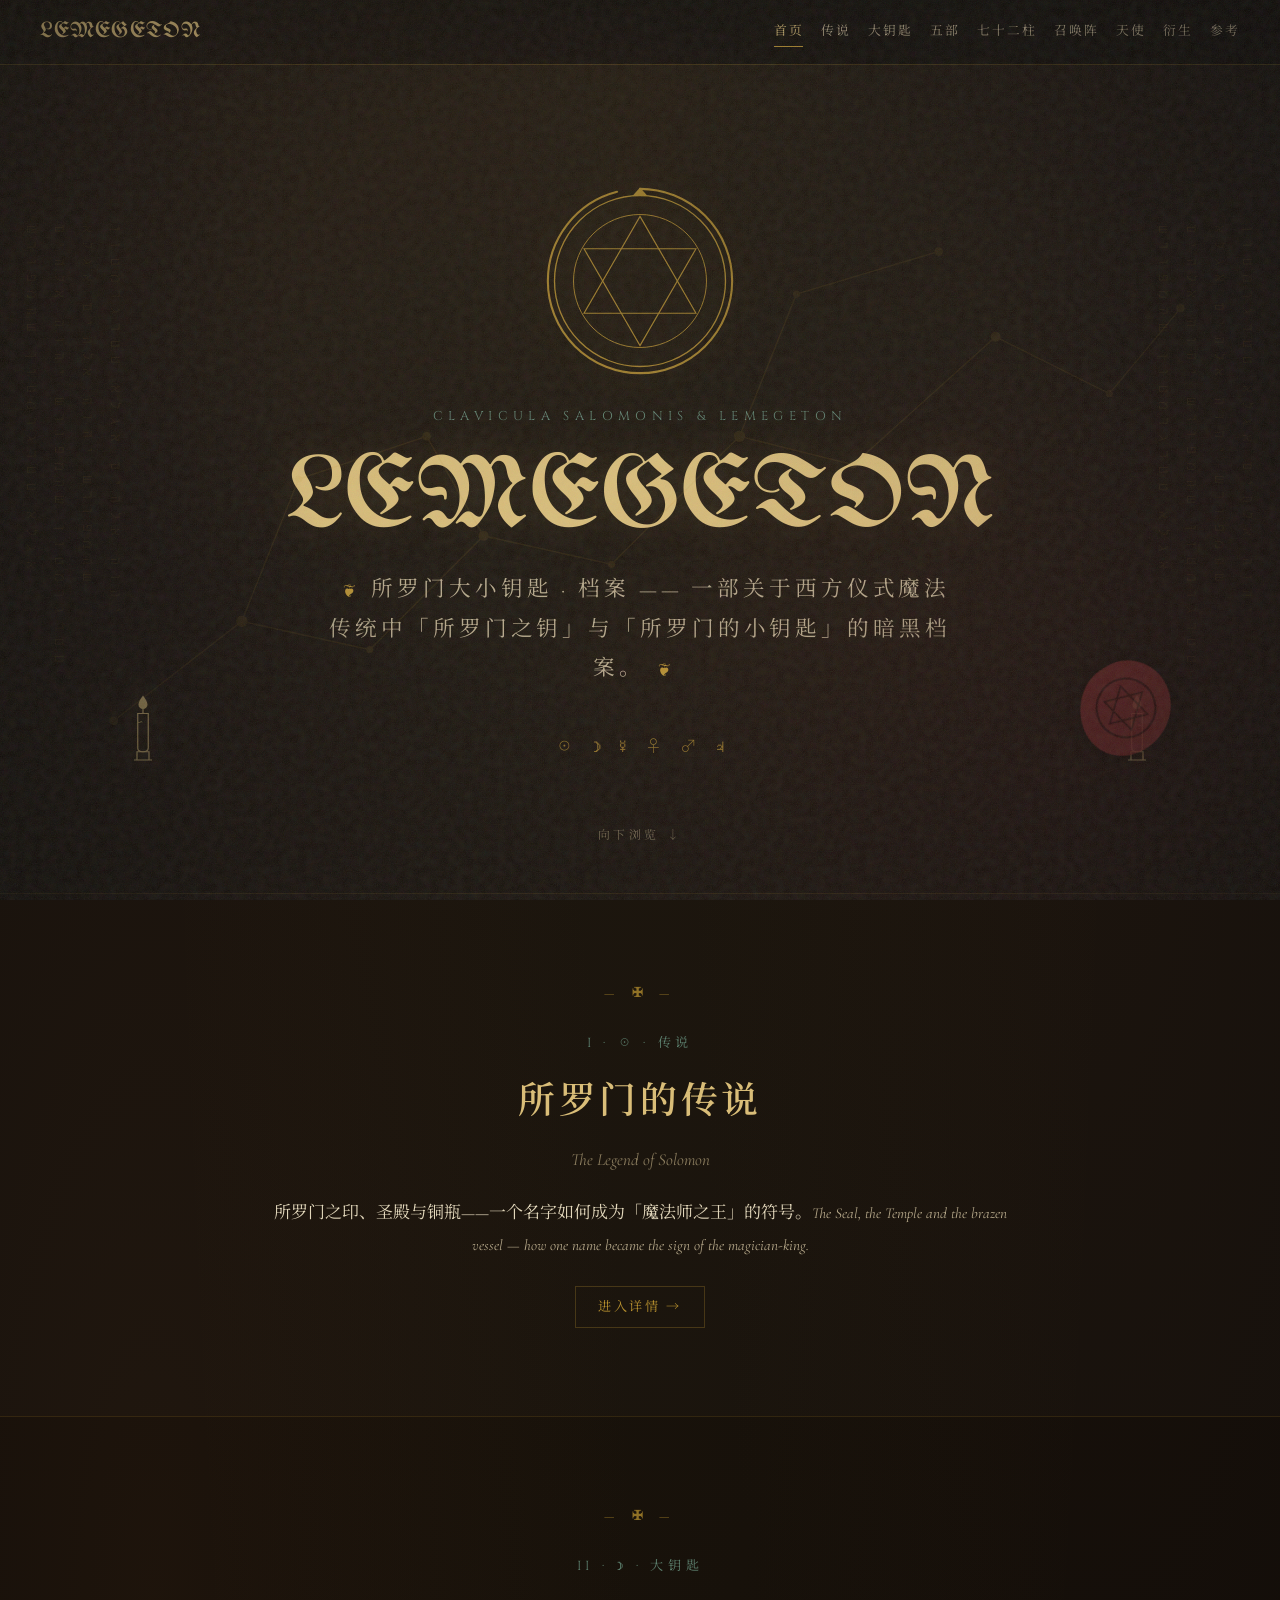
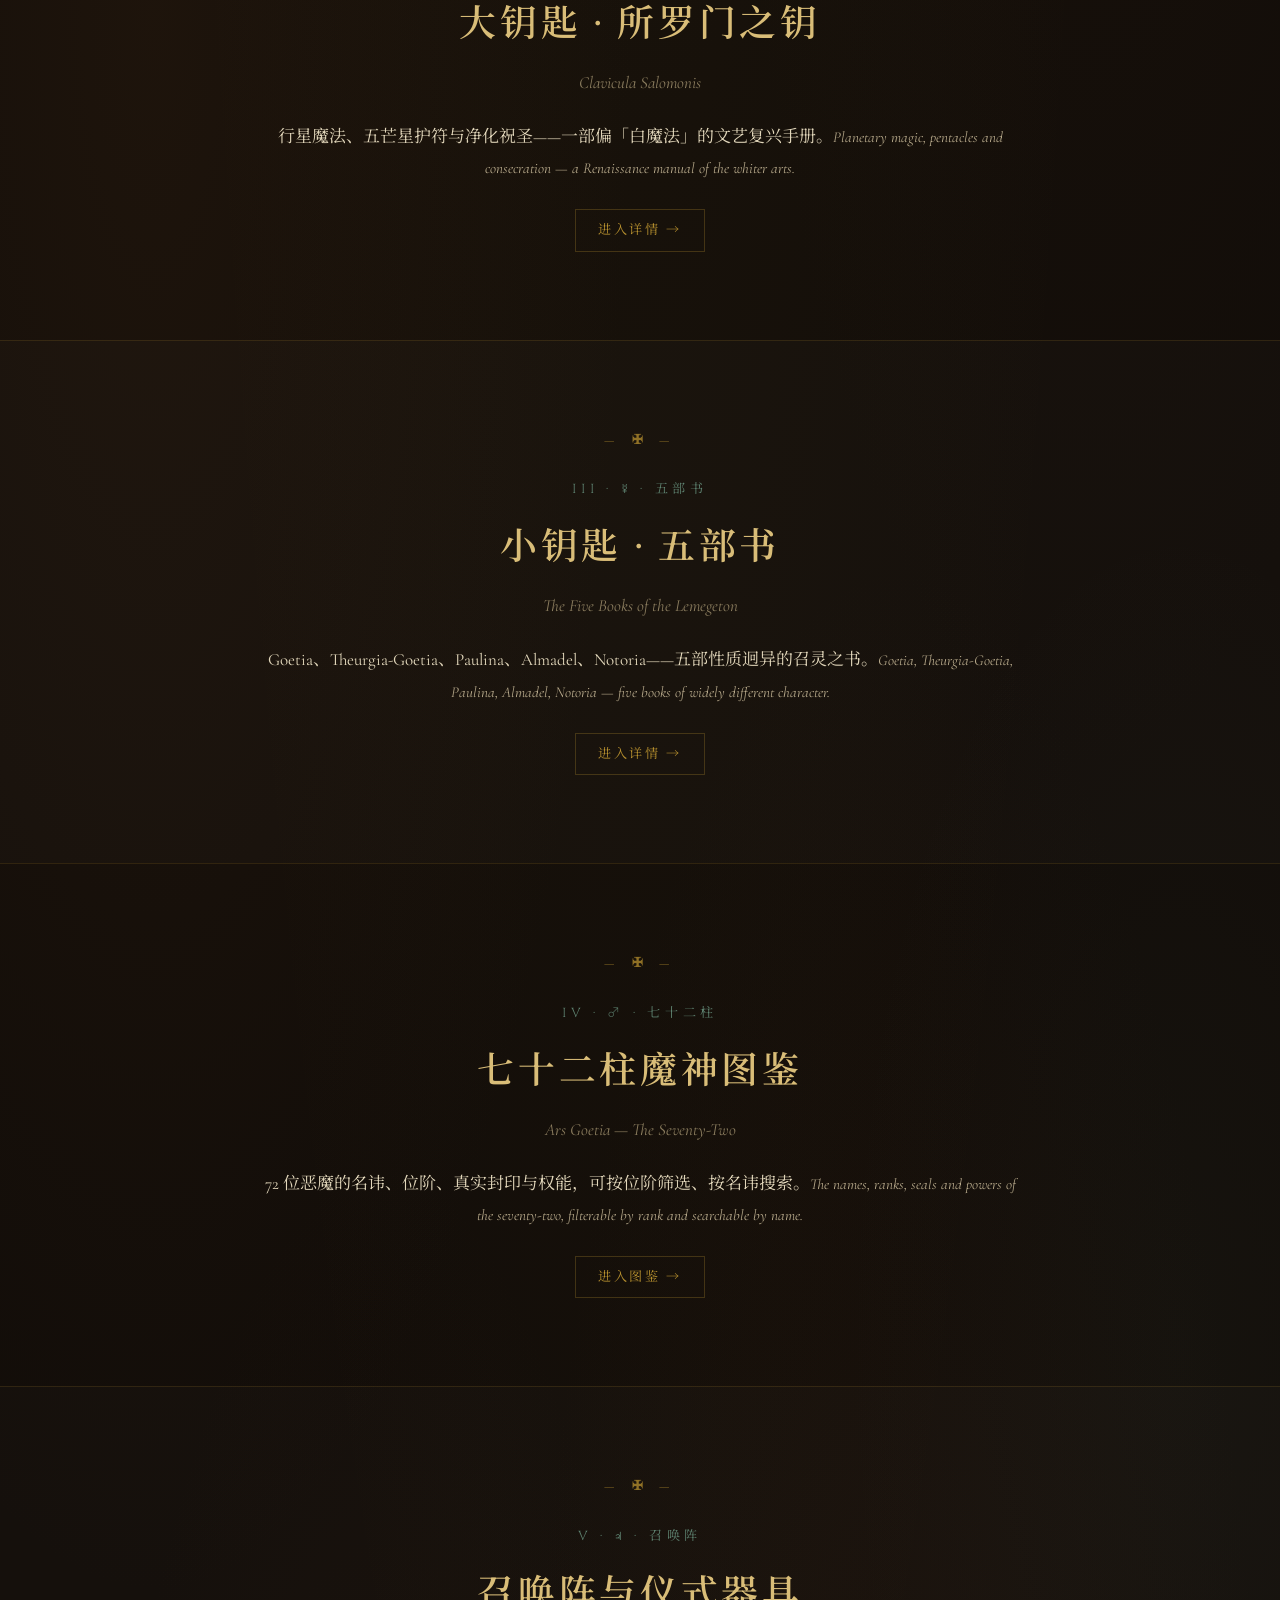
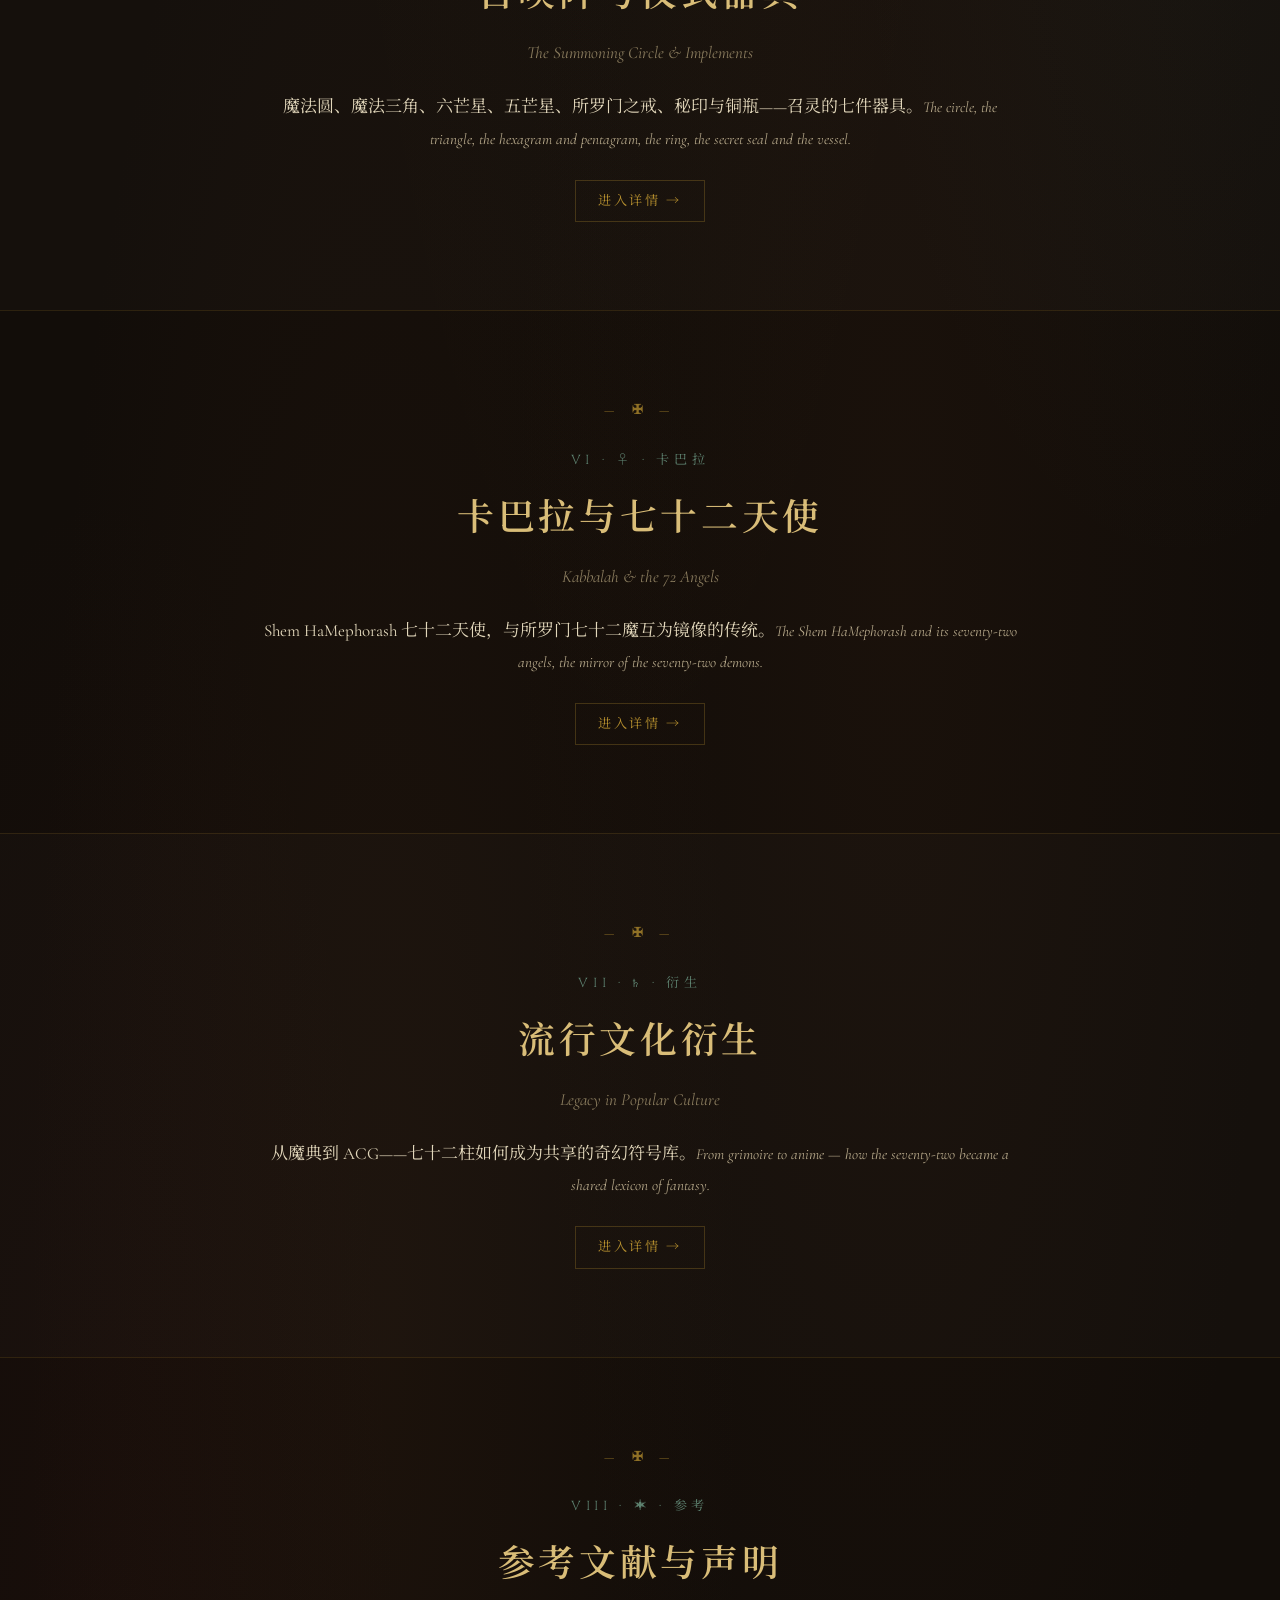
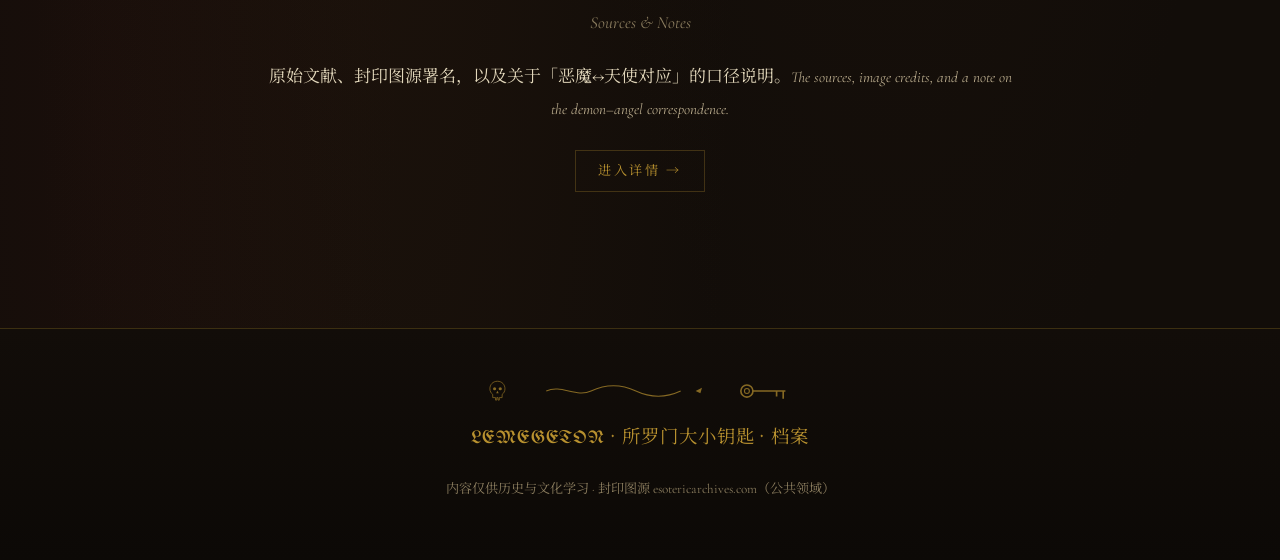
==== commit c44914a0: "feat: full grimoire ornament pass - aged blotches, mold layer, candle flicker (reduced-motion safe) " ====
--- a/index.html
+++ b/index.html
@@ -15,23 +15,69 @@
 
   <main>
     <section class="hero">
+      <svg class="hero-constellation" viewBox="0 0 900 600" preserveAspectRatio="xMidYMid slice" aria-hidden="true">
+        <g stroke="currentColor" fill="none" stroke-width="1">
+          <polyline points="80,470 170,400 260,420 340,340 430,360 520,270 600,290 700,200"/>
+          <polyline points="170,400 210,300 300,270 340,340"/>
+          <polyline points="520,270 560,170 660,140"/>
+          <polyline points="700,200 780,240 830,180"/>
+        </g>
+        <g fill="currentColor">
+          <circle cx="80" cy="470" r="3"/><circle cx="170" cy="400" r="4"/><circle cx="260" cy="420" r="2.5"/>
+          <circle cx="340" cy="340" r="3.5"/><circle cx="430" cy="360" r="2.5"/><circle cx="520" cy="270" r="4"/>
+          <circle cx="600" cy="290" r="2.5"/><circle cx="700" cy="200" r="3.5"/><circle cx="210" cy="300" r="2.5"/>
+          <circle cx="300" cy="270" r="3"/><circle cx="560" cy="170" r="2.5"/><circle cx="660" cy="140" r="3"/>
+          <circle cx="780" cy="240" r="2.5"/><circle cx="830" cy="180" r="3"/>
+        </g>
+      </svg>
+
       <div class="hero-seal" aria-label="所罗门之印">
         <svg viewBox="0 0 200 200" aria-hidden="true">
-          <circle cx="100" cy="100" r="92" fill="none" stroke="currentColor" stroke-width="1.4"/>
-          <circle cx="100" cy="100" r="72" fill="none" stroke="currentColor" stroke-width="1"/>
-          <polygon points="100,30 160.6,135 39.4,135" fill="none" stroke="currentColor" stroke-width="1.2"/>
-          <polygon points="100,170 160.6,65 39.4,65" fill="none" stroke="currentColor" stroke-width="1.2"/>
+          <circle cx="100" cy="100" r="97" fill="none" stroke="currentColor" stroke-width="2.2" stroke-linecap="round" stroke-dasharray="584 26" transform="rotate(-90 100 100)"/>
+          <path d="M100 1.5l8 9h-16z" fill="currentColor"/>
+          <circle cx="100" cy="100" r="90" fill="none" stroke="currentColor" stroke-width="1.4"/>
+          <circle cx="100" cy="100" r="70" fill="none" stroke="currentColor" stroke-width="1"/>
+          <polygon points="100,32 158.9,134 41.1,134" fill="none" stroke="currentColor" stroke-width="1.2"/>
+          <polygon points="100,168 158.9,66 41.1,66" fill="none" stroke="currentColor" stroke-width="1.2"/>
         </svg>
       </div>
+
+      <div class="hero-candle left" aria-hidden="true">
+        <svg viewBox="0 0 40 100">
+          <path d="M20 6c3.2 5 6 8.2 6 12a6 6 0 0 1-12 0c0-3.8 2.8-7 6-12z" fill="currentColor"/>
+          <line x1="20" y1="24" x2="20" y2="30" stroke="currentColor" stroke-width="1.6"/>
+          <path d="M13 30h14v46c0 3-3 5-7 5s-7-2-7-5z" fill="none" stroke="currentColor" stroke-width="1.6"/>
+          <path d="M13 41c2.5 3 4-1.5 6 .5" fill="none" stroke="currentColor" stroke-width="1.2"/>
+          <path d="M8 92h24M12 81h16v11H12z" fill="none" stroke="currentColor" stroke-width="1.6"/>
+        </svg>
+      </div>
+      <div class="hero-candle right" aria-hidden="true">
+        <svg viewBox="0 0 40 100">
+          <path d="M20 6c3.2 5 6 8.2 6 12a6 6 0 0 1-12 0c0-3.8 2.8-7 6-12z" fill="currentColor"/>
+          <line x1="20" y1="24" x2="20" y2="30" stroke="currentColor" stroke-width="1.6"/>
+          <path d="M13 30h14v46c0 3-3 5-7 5s-7-2-7-5z" fill="none" stroke="currentColor" stroke-width="1.6"/>
+          <path d="M27 45c-2.5 3-4-1.5-6 .5" fill="none" stroke="currentColor" stroke-width="1.2"/>
+          <path d="M8 92h24M12 81h16v11H12z" fill="none" stroke="currentColor" stroke-width="1.6"/>
+        </svg>
+      </div>
+
+      <svg class="wax-seal wax-seal--hero" viewBox="0 0 120 120" aria-hidden="true">
+        <path d="M60 6c25-2 48 16 52 42 4 26-12 52-38 62-26 10-54 0-64-26C0 58 12 24 38 12c7-3 14-5 22-6z" fill="currentColor"/>
+        <circle cx="60" cy="60" r="34" fill="none" stroke="#3d0f0f" stroke-width="2.5"/>
+        <polygon points="60,34 82.5,73 37.5,73" fill="none" stroke="#3d0f0f" stroke-width="2"/>
+        <polygon points="60,86 82.5,47 37.5,47" fill="none" stroke="#3d0f0f" stroke-width="2"/>
+      </svg>
+
       <p class="hero-kicker">Clavicula Salomonis &amp; Lemegeton</p>
       <h1 class="hero-title">LEMEGETON</h1>
       <p class="hero-sub">所罗门大小钥匙 · 档案 —— 一部关于西方仪式魔法传统中「所罗门之钥」与「所罗门的小钥匙」的暗黑档案。</p>
+      <p class="planet-row" aria-hidden="true">☉☽☿♀♂♃</p>
       <p class="scroll-hint">向下浏览 ↓</p>
     </section>
 
     <section class="scroll-section reveal">
       <div class="scroll-inner">
-        <p class="scroll-num">I · 传说</p>
+        <p class="scroll-num">I · ☉ · 传说</p>
         <h2 class="scroll-title">所罗门的传说</h2>
         <p class="scroll-sub">The Legend of Solomon</p>
         <p class="scroll-desc"><span class="zh">所罗门之印、圣殿与铜瓶——一个名字如何成为「魔法师之王」的符号。</span><span class="en">The Seal, the Temple and the brazen vessel — how one name became the sign of the magician-king.</span></p>
@@ -41,7 +87,7 @@
 
     <section class="scroll-section reveal">
       <div class="scroll-inner">
-        <p class="scroll-num">II · 大钥匙</p>
+        <p class="scroll-num">II · ☽ · 大钥匙</p>
         <h2 class="scroll-title">大钥匙 · 所罗门之钥</h2>
         <p class="scroll-sub">Clavicula Salomonis</p>
         <p class="scroll-desc"><span class="zh">行星魔法、五芒星护符与净化祝圣——一部偏「白魔法」的文艺复兴手册。</span><span class="en">Planetary magic, pentacles and consecration — a Renaissance manual of the whiter arts.</span></p>
@@ -51,7 +97,7 @@
 
     <section class="scroll-section reveal">
       <div class="scroll-inner">
-        <p class="scroll-num">III · 五部书</p>
+        <p class="scroll-num">III · ☿ · 五部书</p>
         <h2 class="scroll-title">小钥匙 · 五部书</h2>
         <p class="scroll-sub">The Five Books of the Lemegeton</p>
         <p class="scroll-desc"><span class="zh">Goetia、Theurgia-Goetia、Paulina、Almadel、Notoria——五部性质迥异的召灵之书。</span><span class="en">Goetia, Theurgia-Goetia, Paulina, Almadel, Notoria — five books of widely different character.</span></p>
@@ -61,7 +107,7 @@
 
     <section class="scroll-section reveal">
       <div class="scroll-inner">
-        <p class="scroll-num">IV · 七十二柱</p>
+        <p class="scroll-num">IV · ♂ · 七十二柱</p>
         <h2 class="scroll-title">七十二柱魔神图鉴</h2>
         <p class="scroll-sub">Ars Goetia — The Seventy-Two</p>
         <p class="scroll-desc"><span class="zh">72 位恶魔的名讳、位阶、真实封印与权能，可按位阶筛选、按名讳搜索。</span><span class="en">The names, ranks, seals and powers of the seventy-two, filterable by rank and searchable by name.</span></p>
@@ -71,7 +117,7 @@
 
     <section class="scroll-section reveal">
       <div class="scroll-inner">
-        <p class="scroll-num">V · 召唤阵</p>
+        <p class="scroll-num">V · ♃ · 召唤阵</p>
         <h2 class="scroll-title">召唤阵与仪式器具</h2>
         <p class="scroll-sub">The Summoning Circle &amp; Implements</p>
         <p class="scroll-desc"><span class="zh">魔法圆、魔法三角、六芒星、五芒星、所罗门之戒、秘印与铜瓶——召灵的七件器具。</span><span class="en">The circle, the triangle, the hexagram and pentagram, the ring, the secret seal and the vessel.</span></p>
@@ -81,7 +127,7 @@
 
     <section class="scroll-section reveal">
       <div class="scroll-inner">
-        <p class="scroll-num">VI · 卡巴拉</p>
+        <p class="scroll-num">VI · ♀ · 卡巴拉</p>
         <h2 class="scroll-title">卡巴拉与七十二天使</h2>
         <p class="scroll-sub">Kabbalah &amp; the 72 Angels</p>
         <p class="scroll-desc"><span class="zh">Shem HaMephorash 七十二天使，与所罗门七十二魔互为镜像的传统。</span><span class="en">The Shem HaMephorash and its seventy-two angels, the mirror of the seventy-two demons.</span></p>
@@ -91,7 +137,7 @@
 
     <section class="scroll-section reveal">
       <div class="scroll-inner">
-        <p class="scroll-num">VII · 衍生</p>
+        <p class="scroll-num">VII · ♄ · 衍生</p>
         <h2 class="scroll-title">流行文化衍生</h2>
         <p class="scroll-sub">Legacy in Popular Culture</p>
         <p class="scroll-desc"><span class="zh">从魔典到 ACG——七十二柱如何成为共享的奇幻符号库。</span><span class="en">From grimoire to anime — how the seventy-two became a shared lexicon of fantasy.</span></p>
@@ -101,7 +147,7 @@
 
     <section class="scroll-section reveal">
       <div class="scroll-inner">
-        <p class="scroll-num">VIII · 参考</p>
+        <p class="scroll-num">VIII · ✶ · 参考</p>
         <h2 class="scroll-title">参考文献与声明</h2>
         <p class="scroll-sub">Sources &amp; Notes</p>
         <p class="scroll-desc"><span class="zh">原始文献、封印图源署名，以及关于「恶魔↔天使对应」的口径说明。</span><span class="en">The sources, image credits, and a note on the demon–angel correspondence.</span></p>
--- a/css/style.css
+++ b/css/style.css
@@ -30,6 +30,12 @@
   margin: 0;
   background:
     radial-gradient(ellipse at 50% -8%, rgba(184, 145, 47, .06), transparent 55%),
+    radial-gradient(ellipse at 12% 30%, rgba(60, 38, 18, .28), transparent 30%),
+    radial-gradient(ellipse at 85% 12%, rgba(46, 30, 16, .24), transparent 26%),
+    radial-gradient(ellipse at 70% 70%, rgba(58, 34, 18, .20), transparent 30%),
+    radial-gradient(ellipse at 30% 85%, rgba(70, 40, 20, .18), transparent 28%),
+    radial-gradient(ellipse at 8% 92%, rgba(110, 29, 29, .08), transparent 18%),
+    radial-gradient(ellipse at 92% 55%, rgba(94, 130, 112, .05), transparent 20%),
     var(--bg);
   color: var(--bone);
   font-family: var(--serif);
@@ -39,16 +45,18 @@
   overflow-x: hidden;
 }
 
-/* 羊皮纸噪点 + 划痕 + 霉斑 */
+/* 羊皮纸噪点 + 细密划痕 + 霉斑 + 不均匀氧化 */
 body::before {
   content: "";
   position: fixed;
   inset: 0;
   z-index: 9999;
   pointer-events: none;
-  opacity: .10;
+  opacity: .12;
   background-image:
-    url("data:image/svg+xml,%3Csvg xmlns='http://www.w3.org/2000/svg' width='180' height='180'%3E%3Cfilter id='n'%3E%3CfeTurbulence type='fractalNoise' baseFrequency='0.85' numOctaves='3' stitchTiles='stitch'/%3E%3C/filter%3E%3Crect width='100%25' height='100%25' filter='url(%23n)'/%3E%3C/svg%3E");
+    url("data:image/svg+xml,%3Csvg xmlns='http://www.w3.org/2000/svg' width='180' height='180'%3E%3Cfilter id='n'%3E%3CfeTurbulence type='fractalNoise' baseFrequency='0.85' numOctaves='3' stitchTiles='stitch'/%3E%3C/filter%3E%3Crect width='100%25' height='100%25' filter='url(%23n)'/%3E%3C/svg%3E"),
+    url("data:image/svg+xml,%3Csvg xmlns='http://www.w3.org/2000/svg' width='560' height='560'%3E%3Cfilter id='m'%3E%3CfeTurbulence type='fractalNoise' baseFrequency='0.12' numOctaves='4' stitchTiles='stitch'/%3E%3C/filter%3E%3Crect width='100%25' height='100%25' filter='url(%23m)'/%3E%3C/svg%3E");
+  background-size: 180px 180px, 560px 560px;
 }
 
 /* 烛光暗角 + 焦痕 + 暖色辉光 */
@@ -63,6 +71,24 @@
     radial-gradient(ellipse at 18% 12%, rgba(120, 78, 26, .10), transparent 42%),
     radial-gradient(ellipse at 84% 86%, rgba(110, 29, 29, .10), transparent 40%),
     radial-gradient(ellipse at 70% 18%, rgba(30, 22, 12, .18), transparent 34%);
+}
+
+/* 烛火摇曳（尊重减少动态偏好） */
+@media (prefers-reduced-motion: no-preference) {
+  body::after { animation: candle 7s ease-in-out infinite; }
+  .hero-candle svg { animation: flame 2.8s ease-in-out infinite; }
+}
+@keyframes candle {
+  0%, 100% { opacity: 1; }
+  38% { opacity: .88; }
+  52% { opacity: .96; }
+  71% { opacity: .84; }
+  86% { opacity: .93; }
+}
+@keyframes flame {
+  0%, 100% { transform: scaleY(1); }
+  45% { transform: scaleY(1.08) translateY(-1px); }
+  70% { transform: scaleY(.94); }
 }
 
 ::selection { background: rgba(184, 145, 47, .32); color: var(--bone); }
@@ -216,9 +242,35 @@
 
 /* ── 内容页骨架（古籍框线） ─────────────────── */
 .page {
-  max-width: 820px;
+  position: relative;
+  max-width: 860px;
   margin: 0 auto;
-  padding: clamp(3rem, 7vw, 5rem) clamp(1.3rem, 5vw, 3rem) 4.5rem;
+  padding: clamp(3rem, 7vw, 5rem) clamp(1.6rem, 6vw, 3.6rem) 4.5rem;
+  /* 磨损页边（左右渐暗，如氧化与手泽） */
+  background:
+    linear-gradient(90deg, rgba(0, 0, 0, .42), transparent 4%, transparent 96%, rgba(0, 0, 0, .42)),
+    linear-gradient(var(--parchment), var(--parchment));
+}
+/* 对称双细线框 */
+.page::before {
+  content: "";
+  position: absolute;
+  inset: 14px;
+  border: 1px solid var(--line);
+  pointer-events: none;
+  /* 四角皮革包角 */
+  background:
+    linear-gradient(135deg, rgba(8, 5, 3, .85) 0 14px, transparent 15px) top left / 30px 30px no-repeat,
+    linear-gradient(-135deg, rgba(8, 5, 3, .85) 0 14px, transparent 15px) top right / 30px 30px no-repeat,
+    linear-gradient(45deg, rgba(8, 5, 3, .85) 0 14px, transparent 15px) bottom left / 30px 30px no-repeat,
+    linear-gradient(-45deg, rgba(8, 5, 3, .85) 0 14px, transparent 15px) bottom right / 30px 30px no-repeat;
+}
+.page::after {
+  content: "";
+  position: absolute;
+  inset: 20px;
+  border: 1px solid var(--line-faint);
+  pointer-events: none;
 }
 .page-head {
   text-align: center;
@@ -616,6 +668,105 @@
 .reveal { opacity: 0; transform: translateY(24px); transition: opacity .9s ease, transform .9s ease; }
 .reveal.visible { opacity: 1; transform: none; }
 
+/* ── 黑体字拉丁箴言（每页页首） ─────────────── */
+.page-latin {
+  font-family: var(--blackletter);
+  font-size: 1.2rem;
+  letter-spacing: .1em;
+  color: var(--gold);
+  margin: 0 0 .8rem;
+  opacity: .92;
+}
+
+/* ── 行星/炼金符号行 ───────────────────────── */
+.planet-row {
+  font-size: 1.05rem;
+  letter-spacing: 1.1em;
+  padding-left: 1.1em; /* 抵消字距，使视觉居中 */
+  color: var(--gold);
+  opacity: .8;
+  margin: 0 0 1.6rem;
+}
+
+/* ── 希伯来页边注（宽屏） ───────────────────── */
+.marginalia {
+  position: fixed;
+  top: 50%;
+  transform: translateY(-50%);
+  writing-mode: vertical-rl;
+  font-size: .95rem;
+  letter-spacing: .55em;
+  color: var(--gold);
+  opacity: .10;
+  z-index: 1;
+  pointer-events: none;
+  display: none;
+  user-select: none;
+}
+.marginalia.left { left: 1.1rem; }
+.marginalia.right { right: 1.1rem; }
+@media (min-width: 1240px) { .marginalia { display: block; } }
+
+/* ── 褪色红蜡封印 ──────────────────────────── */
+.wax-seal {
+  position: absolute;
+  width: 104px;
+  color: #7a2020;
+  opacity: .82;
+  transform: rotate(-14deg);
+  filter: drop-shadow(0 3px 8px rgba(0, 0, 0, .55)) saturate(.8);
+  pointer-events: none;
+}
+.wax-seal--hero { right: 8%; bottom: 16%; }
+.wax-seal--head { right: 4%; top: -6px; width: 88px; opacity: .7; }
+
+/* ── Hero 装饰：星座图 / 蜡烛 / 衔尾蛇 ─────── */
+.hero-constellation {
+  position: absolute;
+  inset: 0;
+  width: 100%;
+  height: 100%;
+  color: var(--gold);
+  opacity: .10;
+  pointer-events: none;
+}
+.hero-candle {
+  position: absolute;
+  bottom: 14%;
+  width: 30px;
+  color: var(--gold-bright);
+  opacity: .68;
+  pointer-events: none;
+  filter: drop-shadow(0 0 10px rgba(217, 189, 120, .35));
+}
+.hero-candle.left { left: 10%; }
+.hero-candle.right { right: 10%; }
+@media (max-width: 700px) { .hero-candle, .wax-seal--hero { display: none; } }
+
+/* ── 卷轴区块饰符分隔 ──────────────────────── */
+.scroll-inner::before {
+  content: "— ✠ —";
+  display: block;
+  font-size: .78rem;
+  letter-spacing: .55em;
+  color: var(--gold);
+  opacity: .75;
+  margin-bottom: 1.6rem;
+}
+
+/* ── 页脚饰纹（蛇 / 钥匙 / 头骨） ──────────── */
+.foot-ornaments {
+  display: flex;
+  align-items: center;
+  justify-content: center;
+  gap: 2.2rem;
+  margin: .4rem 0 1rem;
+  color: var(--gold);
+  opacity: .7;
+}
+.foot-ornaments svg { height: 22px; width: auto; }
+.foot-ornaments .orn-snake { height: 16px; }
+
 /* ── 响应式 ───────────────────────────────── */
 @media (max-width: 640px) {
   .site-nav { flex-direction: column; gap: .5rem; padding: .7rem 1rem; }
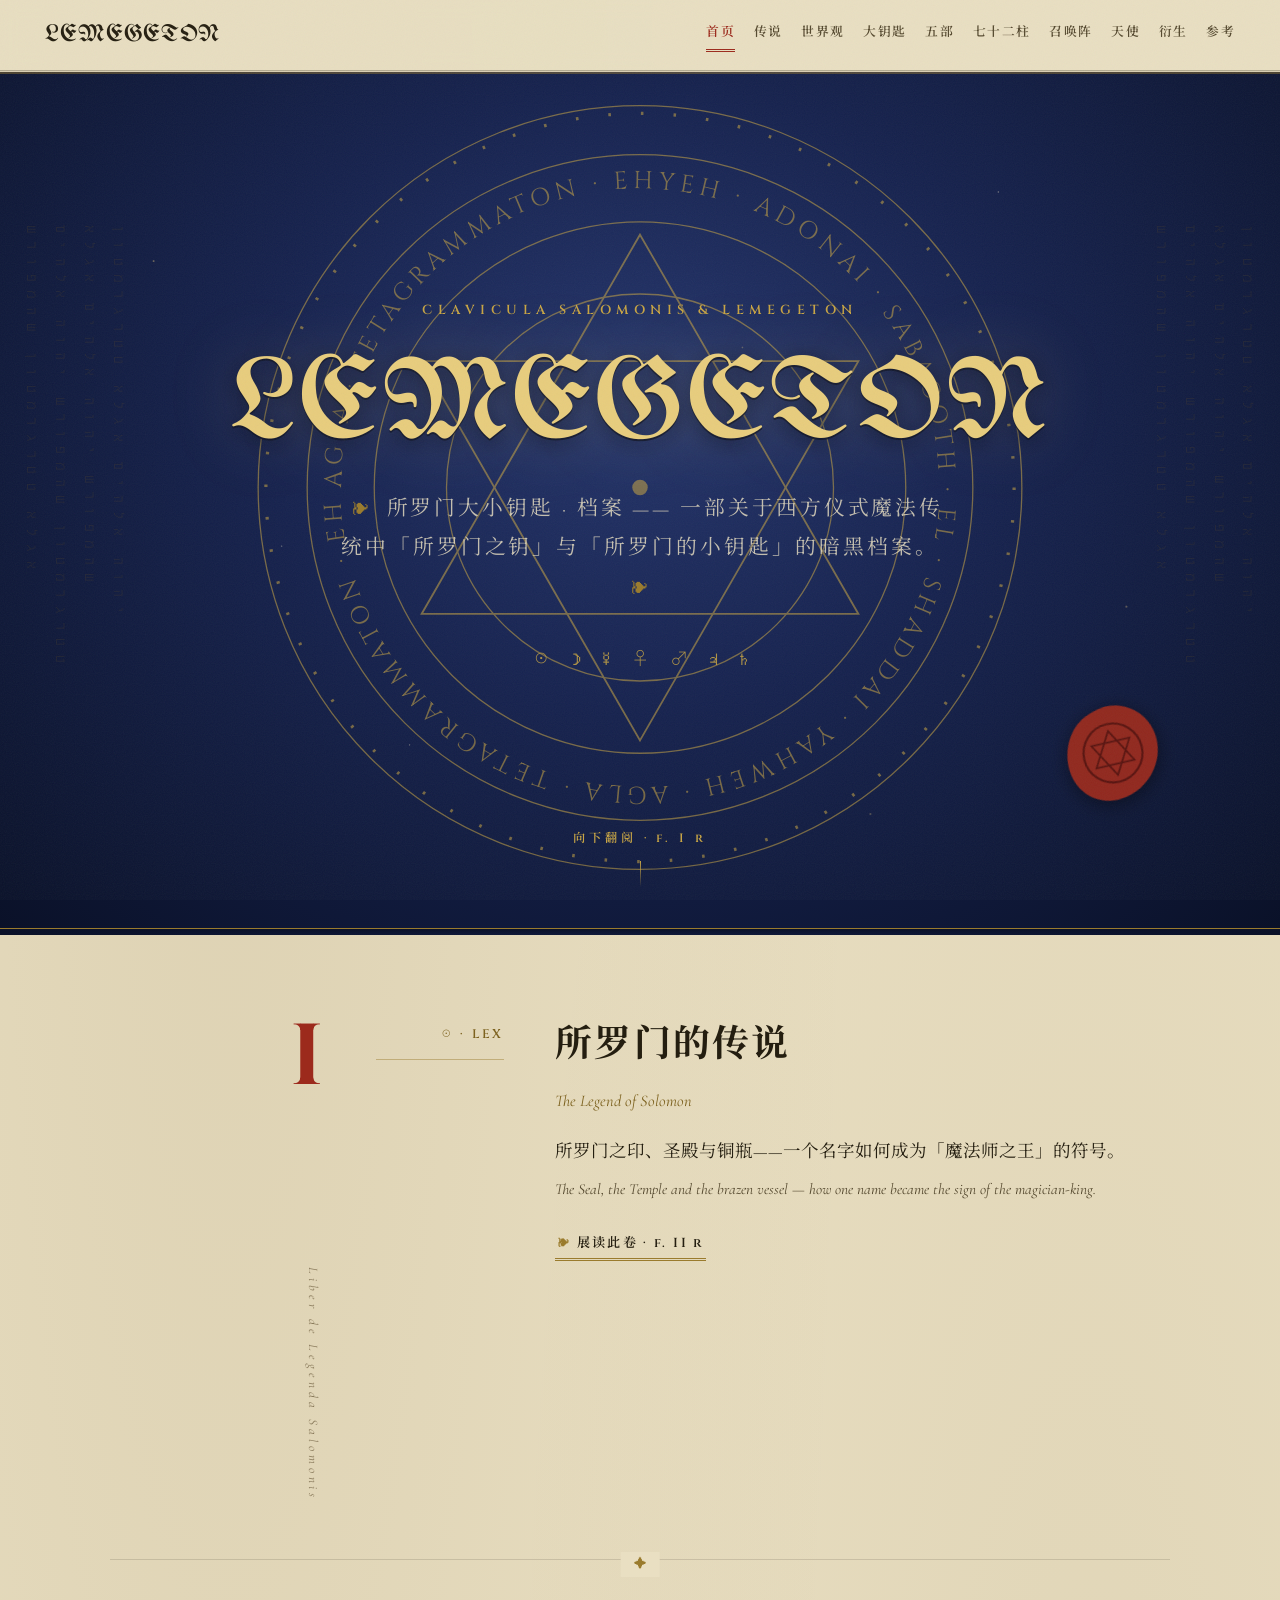
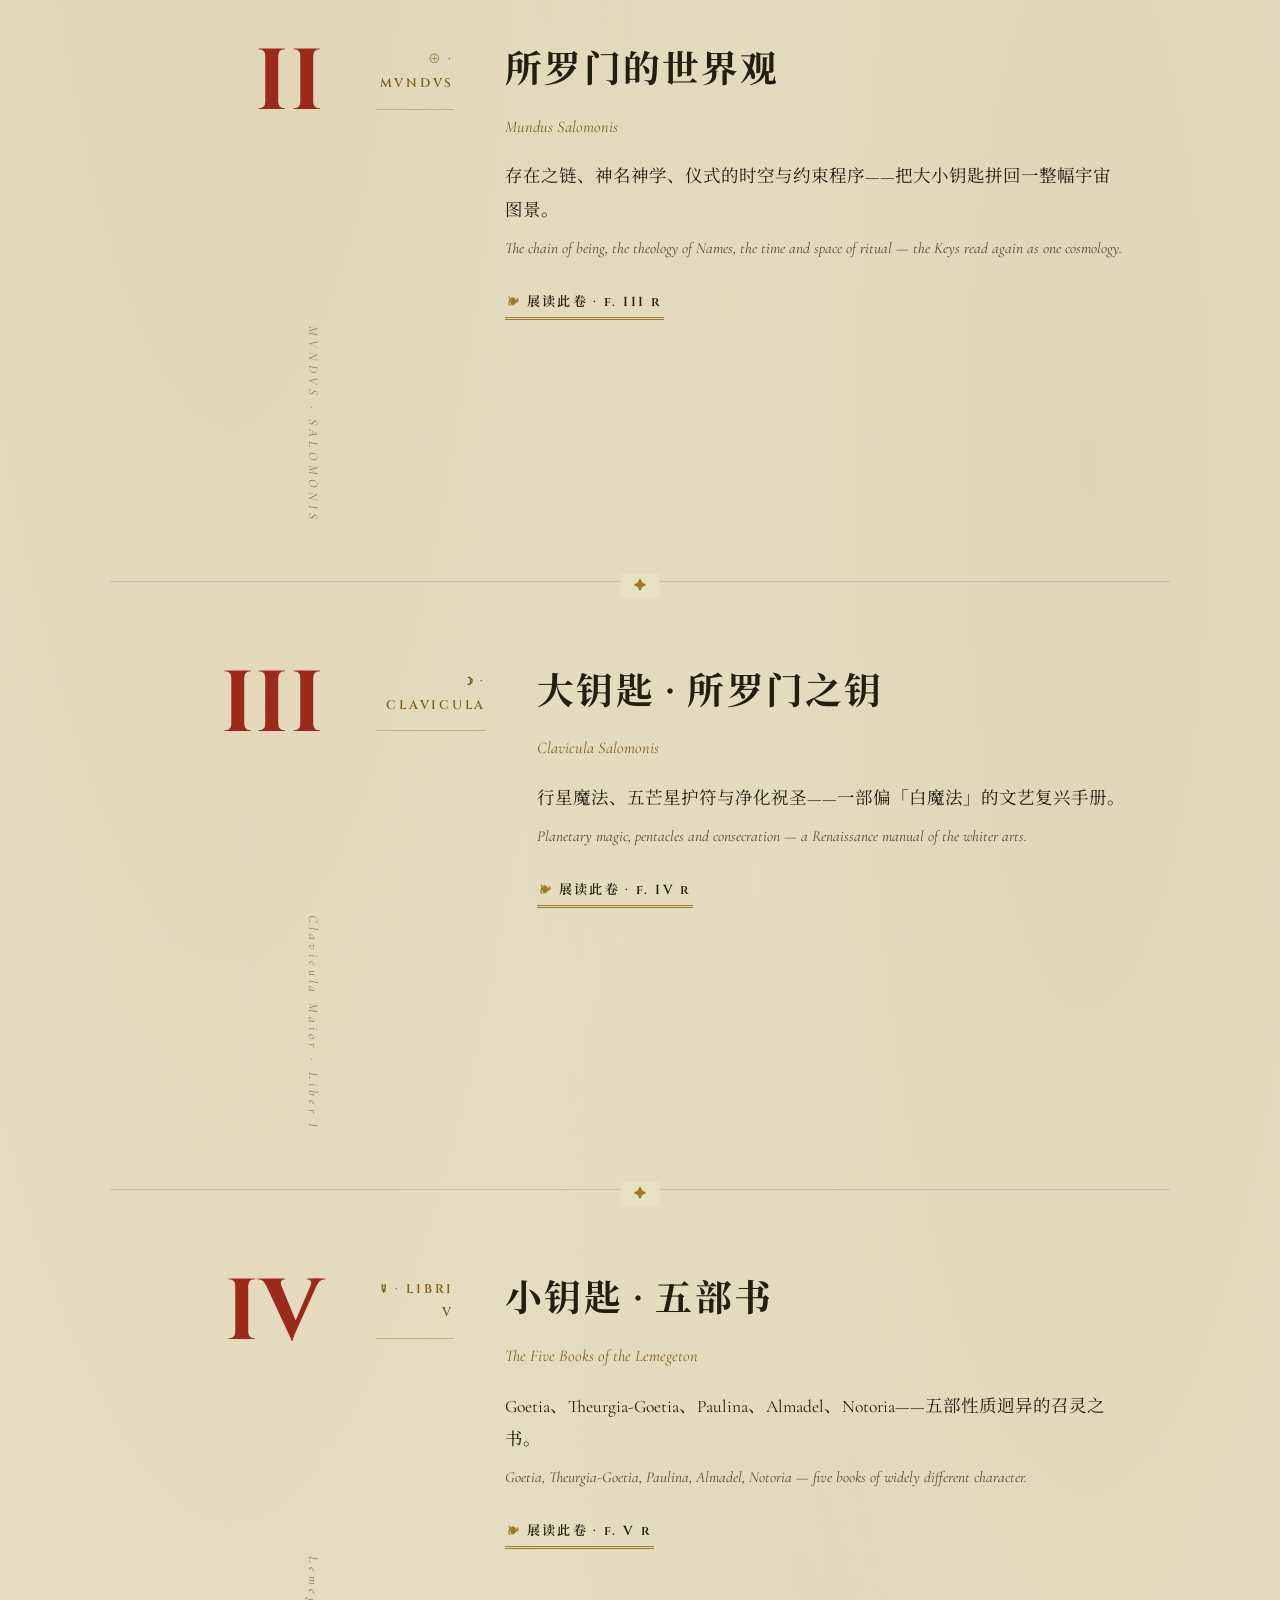
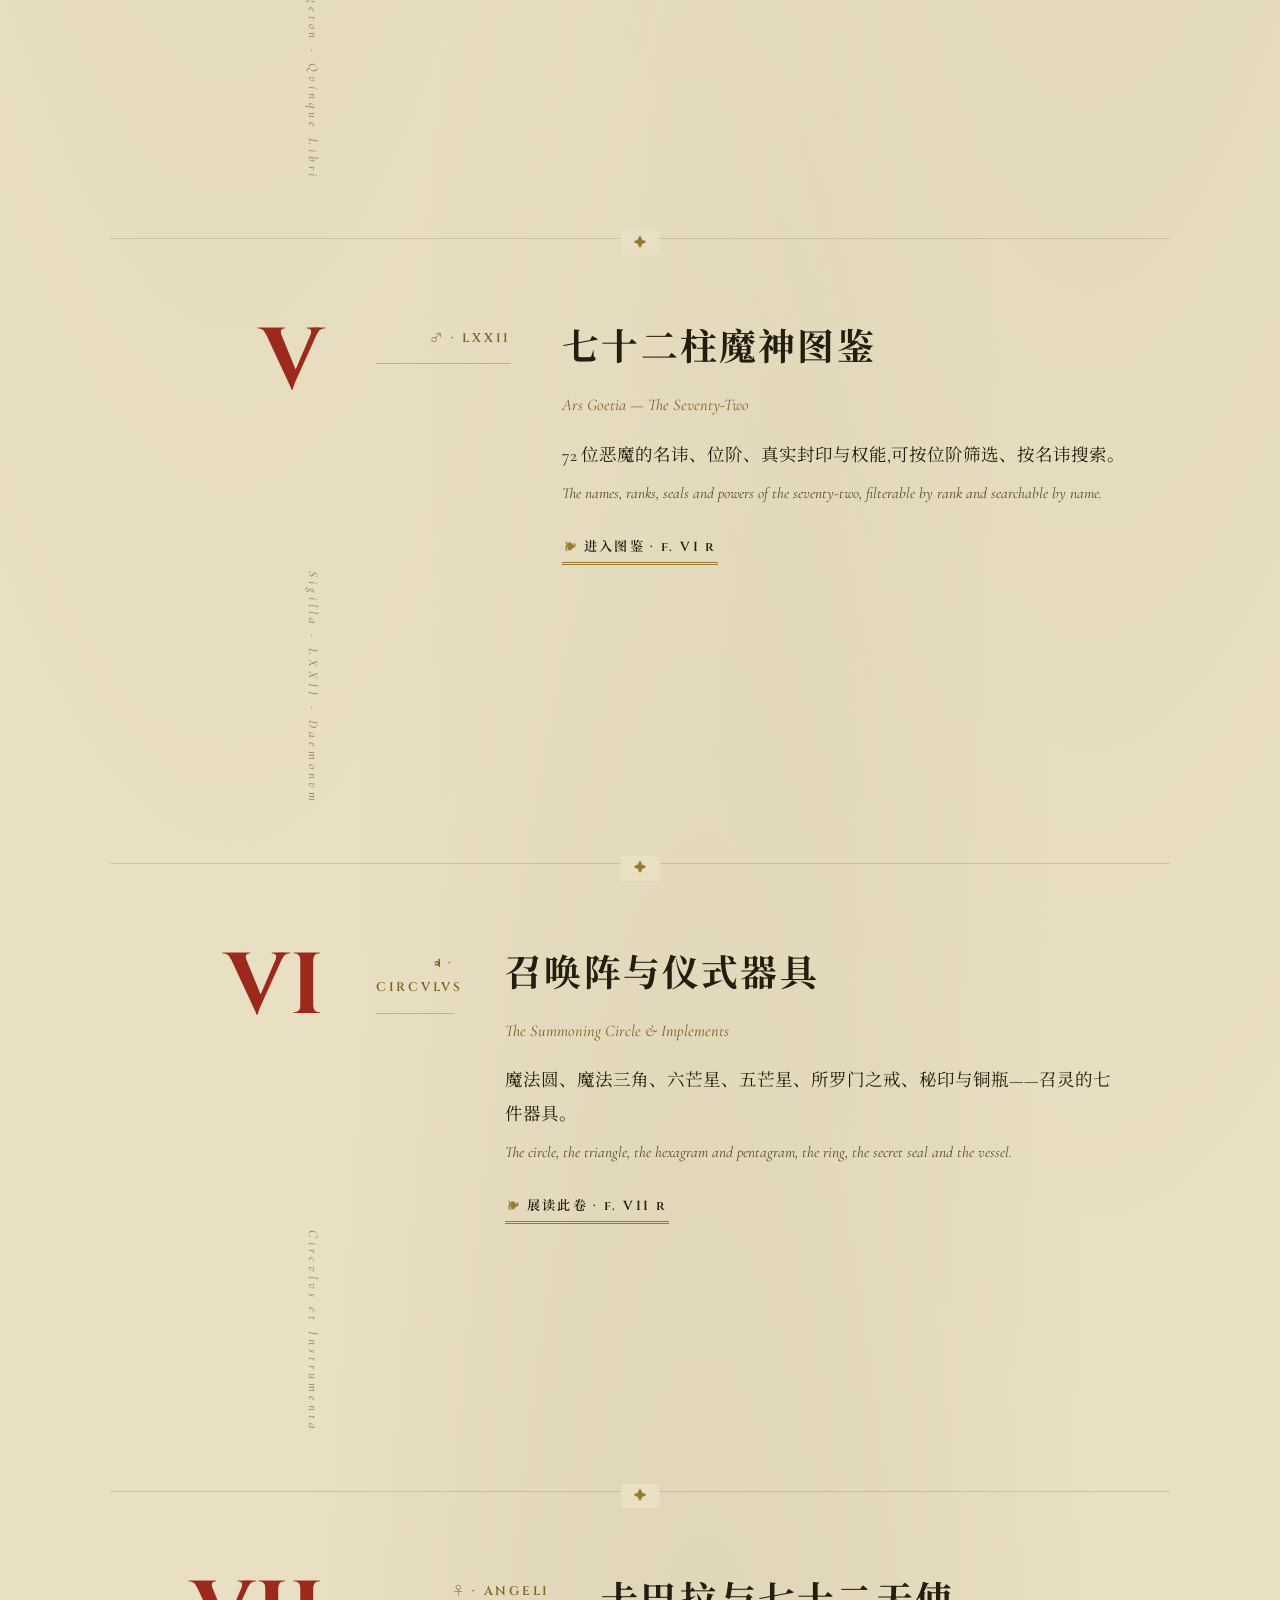
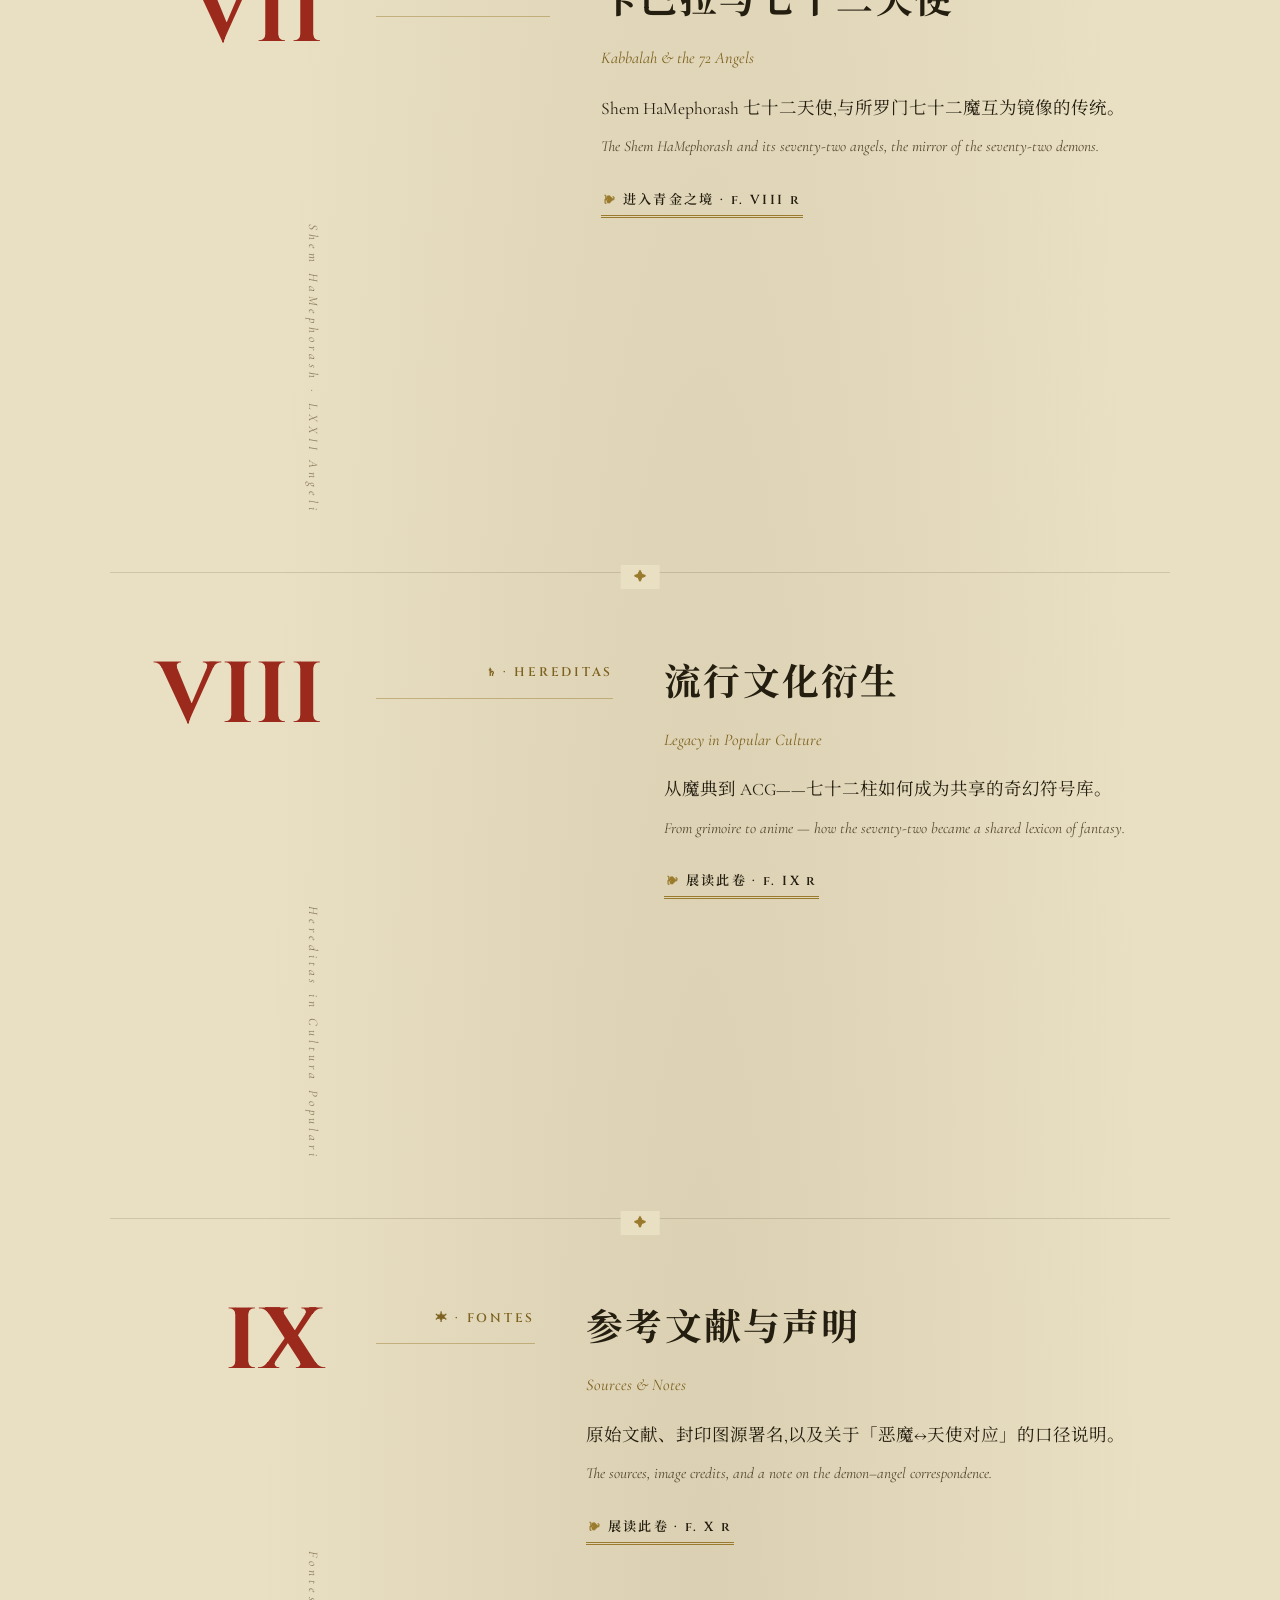
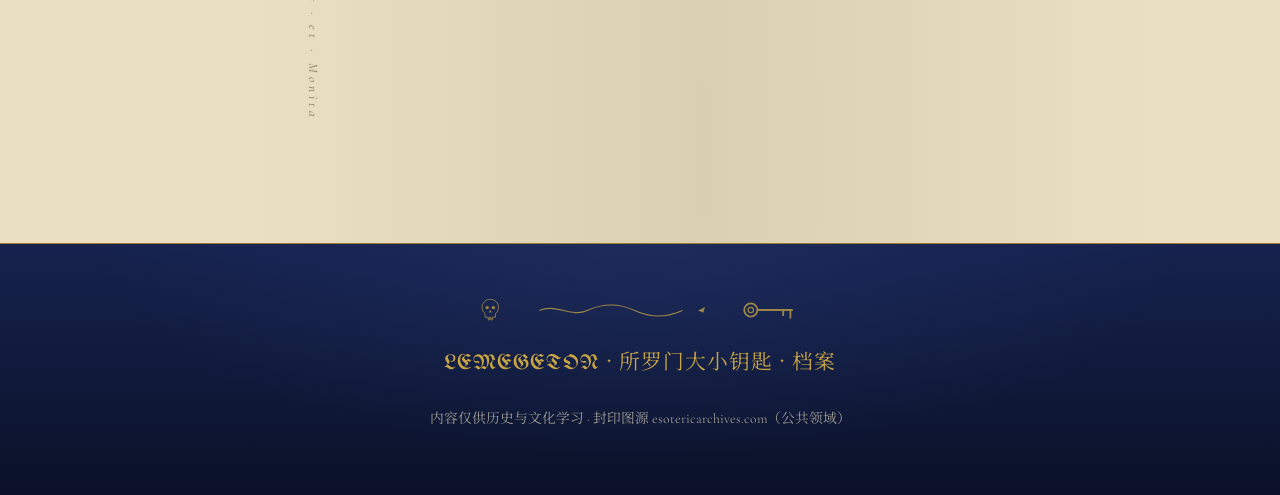
==== commit 4c236bde: "feat: redesign as lapis-vellum book of hours; expand to full Solomonic worldview 视觉重做(推翻棕金手抄本方案): - " ====
--- a/index.html
+++ b/index.html
@@ -15,144 +15,154 @@
 
   <main>
     <section class="hero">
-      <svg class="hero-constellation" viewBox="0 0 900 600" preserveAspectRatio="xMidYMid slice" aria-hidden="true">
-        <g stroke="currentColor" fill="none" stroke-width="1">
-          <polyline points="80,470 170,400 260,420 340,340 430,360 520,270 600,290 700,200"/>
-          <polyline points="170,400 210,300 300,270 340,340"/>
-          <polyline points="520,270 560,170 660,140"/>
-          <polyline points="700,200 780,240 830,180"/>
-        </g>
-        <g fill="currentColor">
-          <circle cx="80" cy="470" r="3"/><circle cx="170" cy="400" r="4"/><circle cx="260" cy="420" r="2.5"/>
-          <circle cx="340" cy="340" r="3.5"/><circle cx="430" cy="360" r="2.5"/><circle cx="520" cy="270" r="4"/>
-          <circle cx="600" cy="290" r="2.5"/><circle cx="700" cy="200" r="3.5"/><circle cx="210" cy="300" r="2.5"/>
-          <circle cx="300" cy="270" r="3"/><circle cx="560" cy="170" r="2.5"/><circle cx="660" cy="140" r="3"/>
-          <circle cx="780" cy="240" r="2.5"/><circle cx="830" cy="180" r="3"/>
-        </g>
-      </svg>
-
-      <div class="hero-seal" aria-label="所罗门之印">
-        <svg viewBox="0 0 200 200" aria-hidden="true">
-          <circle cx="100" cy="100" r="97" fill="none" stroke="currentColor" stroke-width="2.2" stroke-linecap="round" stroke-dasharray="584 26" transform="rotate(-90 100 100)"/>
-          <path d="M100 1.5l8 9h-16z" fill="currentColor"/>
-          <circle cx="100" cy="100" r="90" fill="none" stroke="currentColor" stroke-width="1.4"/>
-          <circle cx="100" cy="100" r="70" fill="none" stroke="currentColor" stroke-width="1"/>
-          <polygon points="100,32 158.9,134 41.1,134" fill="none" stroke="currentColor" stroke-width="1.2"/>
-          <polygon points="100,168 158.9,66 41.1,66" fill="none" stroke="currentColor" stroke-width="1.2"/>
+      <div class="hero-circle" aria-hidden="true">
+        <svg viewBox="0 0 600 600">
+          <defs>
+            <path id="name-ring" d="M300,300 m-232,0 a232,232 0 1,1 464,0 a232,232 0 1,1 -464,0" fill="none"/>
+          </defs>
+          <g fill="none" stroke="currentColor">
+            <circle cx="300" cy="300" r="296" stroke-width="1"/>
+            <circle cx="300" cy="300" r="290" stroke-width="2.5" stroke-dasharray="2 23.31" class="ring-ticks"/>
+            <circle cx="300" cy="300" r="258" stroke-width="1"/>
+            <circle cx="300" cy="300" r="206" stroke-width="1"/>
+            <g class="ring-inner">
+              <polygon points="300,104 469.3,398 130.7,398" stroke-width="1.4"/>
+              <polygon points="300,496 469.3,202 130.7,202" stroke-width="1.4"/>
+              <circle cx="300" cy="300" r="150" stroke-width="1"/>
+              <circle cx="300" cy="300" r="6" fill="currentColor" stroke="none"/>
+            </g>
+          </g>
+          <g class="ring-names">
+            <text font-family="Cinzel, serif" font-size="19" letter-spacing="4" fill="currentColor">
+              <textPath href="#name-ring" startOffset="0">AGLA · TETAGRAMMATON · EHYEH · ADONAI · SABAOOTH · EL · SHADDAI · YAHWEH · AGLA · TETAGRAMMATON · EHYEH · ADONAI · SABAOOTH · EL · SHADDAI · YAHWEH · </textPath>
+            </text>
+          </g>
         </svg>
       </div>
 
-      <div class="hero-candle left" aria-hidden="true">
-        <svg viewBox="0 0 40 100">
-          <path d="M20 6c3.2 5 6 8.2 6 12a6 6 0 0 1-12 0c0-3.8 2.8-7 6-12z" fill="currentColor"/>
-          <line x1="20" y1="24" x2="20" y2="30" stroke="currentColor" stroke-width="1.6"/>
-          <path d="M13 30h14v46c0 3-3 5-7 5s-7-2-7-5z" fill="none" stroke="currentColor" stroke-width="1.6"/>
-          <path d="M13 41c2.5 3 4-1.5 6 .5" fill="none" stroke="currentColor" stroke-width="1.2"/>
-          <path d="M8 92h24M12 81h16v11H12z" fill="none" stroke="currentColor" stroke-width="1.6"/>
-        </svg>
-      </div>
-      <div class="hero-candle right" aria-hidden="true">
-        <svg viewBox="0 0 40 100">
-          <path d="M20 6c3.2 5 6 8.2 6 12a6 6 0 0 1-12 0c0-3.8 2.8-7 6-12z" fill="currentColor"/>
-          <line x1="20" y1="24" x2="20" y2="30" stroke="currentColor" stroke-width="1.6"/>
-          <path d="M13 30h14v46c0 3-3 5-7 5s-7-2-7-5z" fill="none" stroke="currentColor" stroke-width="1.6"/>
-          <path d="M27 45c-2.5 3-4-1.5-6 .5" fill="none" stroke="currentColor" stroke-width="1.2"/>
-          <path d="M8 92h24M12 81h16v11H12z" fill="none" stroke="currentColor" stroke-width="1.6"/>
-        </svg>
+      <div class="hero-content">
+        <p class="hero-kicker">Clavicula Salomonis &amp; Lemegeton</p>
+        <h1 class="hero-title">LEMEGETON</h1>
+        <p class="hero-sub">所罗门大小钥匙 · 档案 —— 一部关于西方仪式魔法传统中「所罗门之钥」与「所罗门的小钥匙」的暗黑档案。</p>
+        <p class="planet-row" aria-hidden="true">☉☽☿♀♂♃♄</p>
       </div>
 
       <svg class="wax-seal wax-seal--hero" viewBox="0 0 120 120" aria-hidden="true">
         <path d="M60 6c25-2 48 16 52 42 4 26-12 52-38 62-26 10-54 0-64-26C0 58 12 24 38 12c7-3 14-5 22-6z" fill="currentColor"/>
-        <circle cx="60" cy="60" r="34" fill="none" stroke="#3d0f0f" stroke-width="2.5"/>
-        <polygon points="60,34 82.5,73 37.5,73" fill="none" stroke="#3d0f0f" stroke-width="2"/>
-        <polygon points="60,86 82.5,47 37.5,47" fill="none" stroke="#3d0f0f" stroke-width="2"/>
+        <circle cx="60" cy="60" r="34" fill="none" stroke="#5e130c" stroke-width="2.5"/>
+        <polygon points="60,34 82.5,73 37.5,73" fill="none" stroke="#5e130c" stroke-width="2"/>
+        <polygon points="60,86 82.5,47 37.5,47" fill="none" stroke="#5e130c" stroke-width="2"/>
       </svg>
 
-      <p class="hero-kicker">Clavicula Salomonis &amp; Lemegeton</p>
-      <h1 class="hero-title">LEMEGETON</h1>
-      <p class="hero-sub">所罗门大小钥匙 · 档案 —— 一部关于西方仪式魔法传统中「所罗门之钥」与「所罗门的小钥匙」的暗黑档案。</p>
-      <p class="planet-row" aria-hidden="true">☉☽☿♀♂♃</p>
-      <p class="scroll-hint">向下浏览 ↓</p>
+      <p class="scroll-hint">向下翻阅 · f. I r</p>
     </section>
 
-    <section class="scroll-section reveal">
-      <div class="scroll-inner">
-        <p class="scroll-num">I · ☉ · 传说</p>
-        <h2 class="scroll-title">所罗门的传说</h2>
-        <p class="scroll-sub">The Legend of Solomon</p>
-        <p class="scroll-desc"><span class="zh">所罗门之印、圣殿与铜瓶——一个名字如何成为「魔法师之王」的符号。</span><span class="en">The Seal, the Temple and the brazen vessel — how one name became the sign of the magician-king.</span></p>
-        <a class="scroll-link" href="legend.html">进入详情 →</a>
+    <section id="legend" class="folio reveal">
+      <p class="folio-num" aria-hidden="true">I</p>
+      <p class="folio-planet">☉ · LEX</p>
+      <div class="folio-body">
+        <h2 class="folio-title">所罗门的传说</h2>
+        <p class="folio-sub">The Legend of Solomon</p>
+        <p class="folio-desc"><span class="zh">所罗门之印、圣殿与铜瓶——一个名字如何成为「魔法师之王」的符号。</span><span class="en">The Seal, the Temple and the brazen vessel — how one name became the sign of the magician-king.</span></p>
+        <a class="folio-link" href="legend.html">展读此卷 · f. II r</a>
       </div>
+      <p class="folio-margin" aria-hidden="true">Liber de Legenda Salomonis</p>
     </section>
 
-    <section class="scroll-section reveal">
-      <div class="scroll-inner">
-        <p class="scroll-num">II · ☽ · 大钥匙</p>
-        <h2 class="scroll-title">大钥匙 · 所罗门之钥</h2>
-        <p class="scroll-sub">Clavicula Salomonis</p>
-        <p class="scroll-desc"><span class="zh">行星魔法、五芒星护符与净化祝圣——一部偏「白魔法」的文艺复兴手册。</span><span class="en">Planetary magic, pentacles and consecration — a Renaissance manual of the whiter arts.</span></p>
-        <a class="scroll-link" href="clavicula.html">进入详情 →</a>
+    <section id="worldview" class="folio reveal">
+      <p class="folio-num" aria-hidden="true">II</p>
+      <p class="folio-planet">⊕ · MVNDVS</p>
+      <div class="folio-body">
+        <h2 class="folio-title">所罗门的世界观</h2>
+        <p class="folio-sub">Mundus Salomonis</p>
+        <p class="folio-desc"><span class="zh">存在之链、神名神学、仪式的时空与约束程序——把大小钥匙拼回一整幅宇宙图景。</span><span class="en">The chain of being, the theology of Names, the time and space of ritual — the Keys read again as one cosmology.</span></p>
+        <a class="folio-link" href="worldview.html">展读此卷 · f. III r</a>
       </div>
+      <p class="folio-margin" aria-hidden="true">MVNDVS · SALOMONIS</p>
     </section>
 
-    <section class="scroll-section reveal">
-      <div class="scroll-inner">
-        <p class="scroll-num">III · ☿ · 五部书</p>
-        <h2 class="scroll-title">小钥匙 · 五部书</h2>
-        <p class="scroll-sub">The Five Books of the Lemegeton</p>
-        <p class="scroll-desc"><span class="zh">Goetia、Theurgia-Goetia、Paulina、Almadel、Notoria——五部性质迥异的召灵之书。</span><span class="en">Goetia, Theurgia-Goetia, Paulina, Almadel, Notoria — five books of widely different character.</span></p>
-        <a class="scroll-link" href="lemegeton.html">进入详情 →</a>
+    <section id="clavicula" class="folio reveal">
+      <p class="folio-num" aria-hidden="true">III</p>
+      <p class="folio-planet">☽ · CLAVICULA</p>
+      <div class="folio-body">
+        <h2 class="folio-title">大钥匙 · 所罗门之钥</h2>
+        <p class="folio-sub">Clavicula Salomonis</p>
+        <p class="folio-desc"><span class="zh">行星魔法、五芒星护符与净化祝圣——一部偏「白魔法」的文艺复兴手册。</span><span class="en">Planetary magic, pentacles and consecration — a Renaissance manual of the whiter arts.</span></p>
+        <a class="folio-link" href="clavicula.html">展读此卷 · f. IV r</a>
       </div>
+      <p class="folio-margin" aria-hidden="true">Clavicula Maior · Liber I</p>
     </section>
 
-    <section class="scroll-section reveal">
-      <div class="scroll-inner">
-        <p class="scroll-num">IV · ♂ · 七十二柱</p>
-        <h2 class="scroll-title">七十二柱魔神图鉴</h2>
-        <p class="scroll-sub">Ars Goetia — The Seventy-Two</p>
-        <p class="scroll-desc"><span class="zh">72 位恶魔的名讳、位阶、真实封印与权能，可按位阶筛选、按名讳搜索。</span><span class="en">The names, ranks, seals and powers of the seventy-two, filterable by rank and searchable by name.</span></p>
-        <a class="scroll-link" href="goetia.html">进入图鉴 →</a>
+    <section id="lemegeton" class="folio reveal">
+      <p class="folio-num" aria-hidden="true">IV</p>
+      <p class="folio-planet">☿ · LIBRI V</p>
+      <div class="folio-body">
+        <h2 class="folio-title">小钥匙 · 五部书</h2>
+        <p class="folio-sub">The Five Books of the Lemegeton</p>
+        <p class="folio-desc"><span class="zh">Goetia、Theurgia-Goetia、Paulina、Almadel、Notoria——五部性质迥异的召灵之书。</span><span class="en">Goetia, Theurgia-Goetia, Paulina, Almadel, Notoria — five books of widely different character.</span></p>
+        <a class="folio-link" href="lemegeton.html">展读此卷 · f. V r</a>
       </div>
+      <p class="folio-margin" aria-hidden="true">Lemegeton · Qvinque Libri</p>
     </section>
 
-    <section class="scroll-section reveal">
-      <div class="scroll-inner">
-        <p class="scroll-num">V · ♃ · 召唤阵</p>
-        <h2 class="scroll-title">召唤阵与仪式器具</h2>
-        <p class="scroll-sub">The Summoning Circle &amp; Implements</p>
-        <p class="scroll-desc"><span class="zh">魔法圆、魔法三角、六芒星、五芒星、所罗门之戒、秘印与铜瓶——召灵的七件器具。</span><span class="en">The circle, the triangle, the hexagram and pentagram, the ring, the secret seal and the vessel.</span></p>
-        <a class="scroll-link" href="ritual.html">进入详情 →</a>
+    <section id="goetia" class="folio reveal">
+      <p class="folio-num" aria-hidden="true">V</p>
+      <p class="folio-planet">♂ · LXXII</p>
+      <div class="folio-body">
+        <h2 class="folio-title">七十二柱魔神图鉴</h2>
+        <p class="folio-sub">Ars Goetia — The Seventy-Two</p>
+        <p class="folio-desc"><span class="zh">72 位恶魔的名讳、位阶、真实封印与权能,可按位阶筛选、按名讳搜索。</span><span class="en">The names, ranks, seals and powers of the seventy-two, filterable by rank and searchable by name.</span></p>
+        <a class="folio-link" href="goetia.html">进入图鉴 · f. VI r</a>
       </div>
+      <p class="folio-margin" aria-hidden="true">Sigilla · LXXII · Daemonvm</p>
     </section>
 
-    <section class="scroll-section reveal">
-      <div class="scroll-inner">
-        <p class="scroll-num">VI · ♀ · 卡巴拉</p>
-        <h2 class="scroll-title">卡巴拉与七十二天使</h2>
-        <p class="scroll-sub">Kabbalah &amp; the 72 Angels</p>
-        <p class="scroll-desc"><span class="zh">Shem HaMephorash 七十二天使，与所罗门七十二魔互为镜像的传统。</span><span class="en">The Shem HaMephorash and its seventy-two angels, the mirror of the seventy-two demons.</span></p>
-        <a class="scroll-link" href="kabbalah.html">进入详情 →</a>
+    <section id="ritual" class="folio reveal">
+      <p class="folio-num" aria-hidden="true">VI</p>
+      <p class="folio-planet">♃ · CIRCVLVS</p>
+      <div class="folio-body">
+        <h2 class="folio-title">召唤阵与仪式器具</h2>
+        <p class="folio-sub">The Summoning Circle &amp; Implements</p>
+        <p class="folio-desc"><span class="zh">魔法圆、魔法三角、六芒星、五芒星、所罗门之戒、秘印与铜瓶——召灵的七件器具。</span><span class="en">The circle, the triangle, the hexagram and pentagram, the ring, the secret seal and the vessel.</span></p>
+        <a class="folio-link" href="ritual.html">展读此卷 · f. VII r</a>
       </div>
+      <p class="folio-margin" aria-hidden="true">Circvlvs et Instrumenta</p>
     </section>
 
-    <section class="scroll-section reveal">
-      <div class="scroll-inner">
-        <p class="scroll-num">VII · ♄ · 衍生</p>
-        <h2 class="scroll-title">流行文化衍生</h2>
-        <p class="scroll-sub">Legacy in Popular Culture</p>
-        <p class="scroll-desc"><span class="zh">从魔典到 ACG——七十二柱如何成为共享的奇幻符号库。</span><span class="en">From grimoire to anime — how the seventy-two became a shared lexicon of fantasy.</span></p>
-        <a class="scroll-link" href="legacy.html">进入详情 →</a>
+    <section id="kabbalah" class="folio reveal">
+      <p class="folio-num" aria-hidden="true">VII</p>
+      <p class="folio-planet">♀ · ANGELI</p>
+      <div class="folio-body">
+        <h2 class="folio-title">卡巴拉与七十二天使</h2>
+        <p class="folio-sub">Kabbalah &amp; the 72 Angels</p>
+        <p class="folio-desc"><span class="zh">Shem HaMephorash 七十二天使,与所罗门七十二魔互为镜像的传统。</span><span class="en">The Shem HaMephorash and its seventy-two angels, the mirror of the seventy-two demons.</span></p>
+        <a class="folio-link" href="kabbalah.html">进入青金之境 · f. VIII r</a>
       </div>
+      <p class="folio-margin" aria-hidden="true">Shem HaMephorash · LXXII Angeli</p>
     </section>
 
-    <section class="scroll-section reveal">
-      <div class="scroll-inner">
-        <p class="scroll-num">VIII · ✶ · 参考</p>
-        <h2 class="scroll-title">参考文献与声明</h2>
-        <p class="scroll-sub">Sources &amp; Notes</p>
-        <p class="scroll-desc"><span class="zh">原始文献、封印图源署名，以及关于「恶魔↔天使对应」的口径说明。</span><span class="en">The sources, image credits, and a note on the demon–angel correspondence.</span></p>
-        <a class="scroll-link" href="sources.html">进入详情 →</a>
+    <section id="legacy" class="folio reveal">
+      <p class="folio-num" aria-hidden="true">VIII</p>
+      <p class="folio-planet">♄ · HEREDITAS</p>
+      <div class="folio-body">
+        <h2 class="folio-title">流行文化衍生</h2>
+        <p class="folio-sub">Legacy in Popular Culture</p>
+        <p class="folio-desc"><span class="zh">从魔典到 ACG——七十二柱如何成为共享的奇幻符号库。</span><span class="en">From grimoire to anime — how the seventy-two became a shared lexicon of fantasy.</span></p>
+        <a class="folio-link" href="legacy.html">展读此卷 · f. IX r</a>
       </div>
+      <p class="folio-margin" aria-hidden="true">Hereditas in Cultura Populari</p>
+    </section>
+
+    <section id="sources" class="folio reveal">
+      <p class="folio-num" aria-hidden="true">IX</p>
+      <p class="folio-planet">✶ · FONTES</p>
+      <div class="folio-body">
+        <h2 class="folio-title">参考文献与声明</h2>
+        <p class="folio-sub">Sources &amp; Notes</p>
+        <p class="folio-desc"><span class="zh">原始文献、封印图源署名,以及关于「恶魔↔天使对应」的口径说明。</span><span class="en">The sources, image credits, and a note on the demon–angel correspondence.</span></p>
+        <a class="folio-link" href="sources.html">展读此卷 · f. X r</a>
+      </div>
+      <p class="folio-margin" aria-hidden="true">Fontes · et · Monita</p>
     </section>
   </main>
 
--- a/css/style.css
+++ b/css/style.css
@@ -1,22 +1,29 @@
-/* LEMEGETON — 中世纪恶魔学手抄本
- * 一本被封锁在教会地窖中的魔法手抄本。 */
+/* LEMEGETON — 青金与羊皮纸 · 时祷书方案
+ * 一本中世纪泥金手抄本:青金石夜之扉页、羊皮纸活页、朱砂批注、金箔细线。
+ * 恶魔界 = 墨与朱砂写在纸上;天使界 = 金字写在青金石上(互为镜像)。 */
 
 :root {
-  --bg: #120d09;
-  --parchment: #1a130c;
-  --parchment-2: #211810;
-  --parchment-3: #291e13;
-  --leather: #0c0906;
-  --bone: #e2d7bb;
-  --bone-dim: #b6a88a;
-  --bone-faint: #8a7c5e;
-  --gold: #b8912f;
-  --gold-bright: #d9bd78;
-  --verdigris: #5e8270;
-  --crimson: #6e1d1d;
-  --blood: #9e1a1a;
-  --line: rgba(184, 145, 47, .28);
-  --line-faint: rgba(184, 145, 47, .16);
+  /* ── 颜料 ── */
+  --lapis-void: #0a1128;
+  --lapis: #16224e;
+  --lapis-bright: #24356b;
+  --vellum: #e9dfc2;
+  --vellum-warm: #e2d5b0;
+  --vellum-deep: #d5c496;
+  --ink: #241e10;
+  --ink-soft: #55492f;
+  --ink-faint: #8a7b5c;
+  --rubric: #9c2a1c;
+  --rubric-bright: #bf3a26;
+  --gold: #9a7b2d;
+  --gold-bright: #c8a544;
+  --gold-leaf: #e8cd7d;
+  --gold-ink: #7d621f; /* 金箔色太浅,纸上小字用暗金 */
+
+  --line: rgba(36, 30, 16, .28);
+  --line-faint: rgba(36, 30, 16, .14);
+  --line-gold: rgba(154, 123, 45, .45);
+
   --blackletter: "UnifrakturMaguntia", "Noto Serif SC", serif;
   --display: "Cinzel", "Noto Serif SC", serif;
   --serif: "Cormorant Garamond", "Noto Serif SC", serif;
@@ -29,74 +36,44 @@
 body {
   margin: 0;
   background:
-    radial-gradient(ellipse at 50% -8%, rgba(184, 145, 47, .06), transparent 55%),
-    radial-gradient(ellipse at 12% 30%, rgba(60, 38, 18, .28), transparent 30%),
-    radial-gradient(ellipse at 85% 12%, rgba(46, 30, 16, .24), transparent 26%),
-    radial-gradient(ellipse at 70% 70%, rgba(58, 34, 18, .20), transparent 30%),
-    radial-gradient(ellipse at 30% 85%, rgba(70, 40, 20, .18), transparent 28%),
-    radial-gradient(ellipse at 8% 92%, rgba(110, 29, 29, .08), transparent 18%),
-    radial-gradient(ellipse at 92% 55%, rgba(94, 130, 112, .05), transparent 20%),
-    var(--bg);
-  color: var(--bone);
-  font-family: var(--serif);
-  font-size: 17px;
-  line-height: 1.85;
+    radial-gradient(ellipse at 18% 8%, rgba(122, 98, 52, .10), transparent 42%),
+    radial-gradient(ellipse at 85% 30%, rgba(122, 98, 52, .08), transparent 38%),
+    radial-gradient(ellipse at 55% 95%, rgba(90, 70, 35, .10), transparent 45%),
+    var(--vellum);
+  color: var(--ink);
+  font-family: var(--serif);
+  font-size: 17.5px;
+  line-height: 1.9;
   -webkit-font-smoothing: antialiased;
   overflow-x: hidden;
 }
 
-/* 羊皮纸噪点 + 细密划痕 + 霉斑 + 不均匀氧化 */
+/* 羊皮纸斑驳:极淡的纤维噪点,只做一次,不再全屏压暗 */
 body::before {
   content: "";
   position: fixed;
   inset: 0;
   z-index: 9999;
   pointer-events: none;
-  opacity: .12;
+  opacity: .05;
   background-image:
-    url("data:image/svg+xml,%3Csvg xmlns='http://www.w3.org/2000/svg' width='180' height='180'%3E%3Cfilter id='n'%3E%3CfeTurbulence type='fractalNoise' baseFrequency='0.85' numOctaves='3' stitchTiles='stitch'/%3E%3C/filter%3E%3Crect width='100%25' height='100%25' filter='url(%23n)'/%3E%3C/svg%3E"),
-    url("data:image/svg+xml,%3Csvg xmlns='http://www.w3.org/2000/svg' width='560' height='560'%3E%3Cfilter id='m'%3E%3CfeTurbulence type='fractalNoise' baseFrequency='0.12' numOctaves='4' stitchTiles='stitch'/%3E%3C/filter%3E%3Crect width='100%25' height='100%25' filter='url(%23m)'/%3E%3C/svg%3E");
-  background-size: 180px 180px, 560px 560px;
-}
-
-/* 烛光暗角 + 焦痕 + 暖色辉光 */
-body::after {
-  content: "";
-  position: fixed;
-  inset: 0;
-  z-index: 9998;
-  pointer-events: none;
-  background:
-    radial-gradient(ellipse at 50% 42%, transparent 40%, rgba(6, 4, 2, .62) 100%),
-    radial-gradient(ellipse at 18% 12%, rgba(120, 78, 26, .10), transparent 42%),
-    radial-gradient(ellipse at 84% 86%, rgba(110, 29, 29, .10), transparent 40%),
-    radial-gradient(ellipse at 70% 18%, rgba(30, 22, 12, .18), transparent 34%);
-}
-
-/* 烛火摇曳（尊重减少动态偏好） */
-@media (prefers-reduced-motion: no-preference) {
-  body::after { animation: candle 7s ease-in-out infinite; }
-  .hero-candle svg { animation: flame 2.8s ease-in-out infinite; }
-}
-@keyframes candle {
-  0%, 100% { opacity: 1; }
-  38% { opacity: .88; }
-  52% { opacity: .96; }
-  71% { opacity: .84; }
-  86% { opacity: .93; }
-}
-@keyframes flame {
-  0%, 100% { transform: scaleY(1); }
-  45% { transform: scaleY(1.08) translateY(-1px); }
-  70% { transform: scaleY(.94); }
-}
-
-::selection { background: rgba(184, 145, 47, .32); color: var(--bone); }
-
-a { color: var(--gold-bright); text-decoration: none; }
-a:hover { color: var(--bone); }
-
-/* ── 顶部导航（旧皮革） ─────────────────────── */
+    url("data:image/svg+xml,%3Csvg xmlns='http://www.w3.org/2000/svg' width='200' height='200'%3E%3Cfilter id='n'%3E%3CfeTurbulence type='fractalNoise' baseFrequency='0.9' numOctaves='2' stitchTiles='stitch'/%3E%3C/filter%3E%3Crect width='100%25' height='100%25' filter='url(%23n)'/%3E%3C/svg%3E");
+  background-size: 200px 200px;
+}
+
+::selection { background: rgba(156, 42, 28, .28); color: var(--ink); }
+
+a { color: var(--rubric); text-decoration: none; }
+a:hover { color: var(--rubric-bright); }
+
+:focus-visible { outline: 2px solid var(--rubric); outline-offset: 3px; }
+
+img { user-select: none; }
+
+/* 手稿扫描件:白底黑线,以 multiply 直接落在纸上,不再反相 */
+.scan { mix-blend-mode: multiply; }
+
+/* ── 顶部导航(纸页天头) ───────────────────── */
 .site-nav {
   position: sticky;
   top: 0;
@@ -105,283 +82,397 @@
   align-items: center;
   justify-content: space-between;
   gap: 1.5rem;
-  padding: .7rem clamp(1.2rem, 4vw, 2.5rem);
-  background: linear-gradient(rgba(12, 9, 6, .94), rgba(12, 9, 6, .82));
+  padding: .75rem clamp(1.2rem, 4vw, 2.8rem);
+  background: rgba(233, 223, 194, .93);
   border-bottom: 1px solid var(--line);
+  box-shadow: 0 1px 0 rgba(233, 223, 194, .9), 0 3px 0 var(--line-gold);
   backdrop-filter: blur(8px);
 }
 .brand {
   font-family: var(--blackletter);
-  font-size: 1.4rem;
-  color: var(--gold-bright);
-  letter-spacing: .05em;
-}
-.brand:hover { color: var(--bone); }
-.nav-links { display: flex; gap: 1.1rem; flex-wrap: wrap; justify-content: flex-end; }
+  font-size: 1.5rem;
+  color: var(--ink);
+  letter-spacing: .04em;
+}
+.brand:hover { color: var(--rubric); }
+.nav-links { display: flex; gap: 1.15rem; flex-wrap: wrap; justify-content: flex-end; }
 .nav-links a {
   font-family: var(--display);
   font-size: .8rem;
-  letter-spacing: .14em;
-  text-transform: uppercase;
-  color: var(--bone-dim);
-  padding: .2rem 0;
+  font-weight: 600;
+  letter-spacing: .12em;
+  color: var(--ink-soft);
+  padding: .25rem 0;
   transition: color .2s;
 }
-.nav-links a:hover { color: var(--gold-bright); }
-.nav-links a.active { color: var(--gold-bright); border-bottom: 1px solid var(--gold); }
-
-/* ── Hero（扉页） ──────────────────────────── */
+.nav-links a:hover { color: var(--rubric); }
+.nav-links a.active {
+  color: var(--rubric);
+  border-bottom: 3px double var(--rubric);
+}
+
+/* ── Hero:青金石夜之扉页 ───────────────────── */
 .hero {
-  min-height: 92vh;
+  position: relative;
+  min-height: 96vh;
   display: flex;
   flex-direction: column;
   align-items: center;
   justify-content: center;
   text-align: center;
-  padding: 6rem 1.5rem 5rem;
-  position: relative;
-}
-.hero-seal {
-  width: clamp(120px, 22vw, 190px);
-  color: var(--gold);
-  opacity: .85;
-  margin-bottom: 1.8rem;
-  filter: drop-shadow(0 0 22px rgba(184, 145, 47, .22));
-}
-.hero-seal svg { width: 100%; height: 100%; display: block; }
+  padding: 6rem 1.5rem 5.5rem;
+  overflow: hidden;
+  background:
+    /* 星屑 */
+    radial-gradient(1.4px 1.4px at 12% 22%, rgba(232, 205, 125, .55), transparent 100%),
+    radial-gradient(1.2px 1.2px at 78% 14%, rgba(233, 223, 194, .5), transparent 100%),
+    radial-gradient(1.6px 1.6px at 88% 62%, rgba(232, 205, 125, .4), transparent 100%),
+    radial-gradient(1.1px 1.1px at 32% 78%, rgba(233, 223, 194, .45), transparent 100%),
+    radial-gradient(1.3px 1.3px at 58% 32%, rgba(232, 205, 125, .35), transparent 100%),
+    radial-gradient(1.2px 1.2px at 22% 55%, rgba(233, 223, 194, .4), transparent 100%),
+    radial-gradient(1.5px 1.5px at 68% 86%, rgba(232, 205, 125, .4), transparent 100%),
+    radial-gradient(ellipse at 50% 38%, var(--lapis-bright) 0%, var(--lapis) 42%, var(--lapis-void) 100%);
+  color: var(--vellum);
+}
+/* 扉页与正文之间的金线装裱边 */
+.hero::after {
+  content: "";
+  position: absolute;
+  left: 0; right: 0; bottom: 0;
+  height: 6px;
+  background: linear-gradient(var(--lapis-void), transparent);
+  box-shadow: 0 -1px 0 var(--gold);
+}
+
+.hero-circle {
+  position: absolute;
+  top: 50%; left: 50%;
+  width: min(86vh, 780px);
+  aspect-ratio: 1;
+  transform: translate(-50%, -52%);
+  color: var(--gold-bright);
+  opacity: .55;
+  pointer-events: none;
+}
+.hero-circle svg { width: 100%; height: 100%; display: block; }
+.ring-ticks { animation: spin 360s linear infinite; transform-origin: 300px 300px; }
+.ring-names { animation: spin-rev 240s linear infinite; transform-origin: 300px 300px; }
+.ring-inner { animation: spin 180s linear infinite; transform-origin: 300px 300px; }
+@keyframes spin { to { transform: rotate(360deg); } }
+@keyframes spin-rev { to { transform: rotate(-360deg); } }
+
+.hero-content { position: relative; z-index: 2; max-width: 820px; }
 .hero-kicker {
   font-family: var(--display);
-  font-size: .8rem;
+  font-size: .82rem;
+  font-weight: 600;
   letter-spacing: .42em;
   text-transform: uppercase;
-  color: var(--verdigris);
-  margin: 0 0 1.1rem;
+  color: var(--gold-bright);
+  margin: 0 0 1.4rem;
 }
 .hero-title {
   font-family: var(--blackletter);
   font-weight: 400;
-  font-size: clamp(3rem, 11vw, 6.4rem);
-  line-height: 1.05;
+  font-size: clamp(2.1rem, 12vw, 7.2rem);
+  line-height: 1.08;
+  letter-spacing: .02em;
+  color: var(--gold-leaf);
+  margin: 0 0 1.2rem;
+  text-shadow:
+    0 0 70px rgba(232, 205, 125, .28),
+    0 2px 0 rgba(10, 17, 40, .85),
+    0 4px 18px rgba(10, 17, 40, .6);
+}
+.hero-sub {
+  font-family: var(--serif);
+  font-size: clamp(1.05rem, 2.4vw, 1.3rem);
+  letter-spacing: .14em;
+  color: rgba(233, 223, 194, .82);
+  max-width: 620px;
+  margin: 0 auto 2.2rem;
+}
+.hero-sub::before, .hero-sub::after {
+  content: "❧";
+  color: var(--gold);
+  margin: 0 .9rem;
+  font-size: .85em;
+}
+.planet-row {
+  font-size: 1.15rem;
+  letter-spacing: 1.15em;
+  padding-left: 1.15em;
   color: var(--gold-bright);
-  margin: 0 0 1rem;
-  text-shadow: 0 0 46px rgba(217, 189, 120, .16);
-}
-.hero-sub {
-  font-family: var(--serif);
-  font-size: clamp(1.05rem, 2.4vw, 1.35rem);
+  opacity: .85;
+  margin: 0 0 2.4rem;
+}
+.scroll-hint {
+  position: absolute;
+  bottom: 2.2rem;
+  left: 0; right: 0;
+  z-index: 2;
+  font-family: var(--display);
+  font-size: .76rem;
+  font-weight: 600;
+  letter-spacing: .32em;
+  color: var(--gold-bright);
+  animation: bob 3s ease-in-out infinite;
+}
+.scroll-hint::after { content: ""; display: block; width: 1px; height: 26px; margin: .7rem auto 0; background: linear-gradient(var(--gold-bright), transparent); }
+@keyframes bob { 0%, 100% { transform: translateY(0); } 50% { transform: translateY(6px); } }
+
+/* 火漆印:血红色落在青金石上 */
+.wax-seal {
+  position: absolute;
+  width: 104px;
+  color: var(--rubric);
+  opacity: .92;
+  transform: rotate(-13deg);
+  filter: drop-shadow(0 4px 10px rgba(0, 0, 0, .5));
+  pointer-events: none;
+  z-index: 3;
+}
+.wax-seal path { fill: currentColor; }
+.wax-seal circle, .wax-seal polygon { stroke: #5e130c; }
+.wax-seal--hero { right: 9%; bottom: 15%; }
+.wax-seal--head { right: 2%; top: -10px; width: 88px; opacity: .85; }
+
+/* ── 首页活页区块(非对称) ─────────────────── */
+main { display: block; }
+.folio {
+  display: grid;
+  grid-template-columns: minmax(120px, 170px) minmax(0, 1fr) auto;
+  gap: 0 clamp(1.6rem, 4vw, 3.2rem);
+  align-items: start;
+  max-width: 1060px;
+  margin: 0 auto;
+  padding: clamp(3.2rem, 7vw, 4.8rem) clamp(1.2rem, 5vw, 2.8rem) clamp(2.4rem, 5vw, 3.6rem);
+  position: relative;
+}
+.folio + .folio { border-top: 1px solid var(--line-faint); }
+.folio + .folio::before {
+  /* 分隔处的金点饰符 */
+  content: "✦";
+  position: absolute;
+  top: -0.62em;
+  left: 50%;
+  transform: translateX(-50%);
+  background: var(--vellum);
+  color: var(--gold);
+  font-size: .8rem;
+  padding: 0 .8rem;
+}
+
+.folio-num {
+  font-family: var(--display);
+  font-weight: 700;
+  font-size: clamp(3.2rem, 7vw, 5.4rem);
+  line-height: 1;
+  color: var(--rubric);
+  margin: .2rem 0 0;
+  text-align: right;
+  letter-spacing: .02em;
+}
+.folio-planet {
+  font-family: var(--display);
+  font-size: .78rem;
+  font-weight: 600;
+  letter-spacing: .22em;
+  color: var(--gold-ink);
+  text-align: right;
+  margin: .7rem 0 0;
+}
+.folio-num + .folio-planet::after {
+  content: "";
+  display: block;
+  width: 100%;
+  height: 0;
+  border-bottom: 1px solid var(--line-gold);
+  box-shadow: 0 3px 0 -2px var(--line-gold);
+  margin-top: .8rem;
+}
+
+.folio-body { max-width: 620px; }
+.folio-title {
+  font-family: var(--display);
+  font-weight: 700;
+  font-size: clamp(1.65rem, 3.6vw, 2.3rem);
+  letter-spacing: .06em;
+  color: var(--ink);
+  margin: 0 0 .3rem;
+}
+.folio-sub {
+  font-family: var(--serif);
+  font-style: italic;
+  font-size: 1.02rem;
+  color: var(--gold-ink);
+  margin: 0 0 1.1rem;
+}
+.folio-desc { margin: 0; }
+.folio-desc .zh { display: block; color: var(--ink); margin-bottom: .45rem; }
+.folio-desc .en { display: block; color: var(--ink-soft); font-size: .96rem; font-style: italic; }
+.folio-link {
+  display: inline-block;
+  margin-top: 1.5rem;
+  font-family: var(--display);
+  font-size: .82rem;
+  font-weight: 600;
   letter-spacing: .18em;
-  color: var(--bone-dim);
-  max-width: 640px;
-  margin: 0 auto 2.6rem;
-}
-.hero-sub::before, .hero-sub::after {
-  content: "❦";
-  color: var(--gold);
-  margin: 0 .8rem;
-  font-size: .8em;
-}
-.scroll-hint {
-  position: absolute;
-  bottom: 2.1rem;
-  left: 0; right: 0;
-  font-family: var(--display);
-  font-size: .74rem;
+  color: var(--ink);
+  border-bottom: 3px double var(--gold);
+  padding: .15rem .1rem;
+  transition: color .22s, border-color .22s;
+}
+.folio-link:hover { color: var(--rubric); border-color: var(--rubric); }
+.folio-link::before { content: "❧ "; color: var(--gold); font-size: .9em; }
+.folio-link:hover::before { color: var(--rubric); }
+
+.folio-margin {
+  writing-mode: vertical-rl;
+  font-family: var(--serif);
+  font-style: italic;
+  font-size: .82rem;
   letter-spacing: .3em;
-  text-transform: uppercase;
-  color: var(--bone-faint);
-  animation: bob 2.6s ease-in-out infinite;
-}
-@keyframes bob { 0%, 100% { transform: translateY(0); } 50% { transform: translateY(7px); } }
-
-/* ── 卷轴首页区块 ──────────────────────────── */
-.scroll-section {
-  padding: clamp(3.5rem, 8vw, 5.5rem) 1.5rem;
-  border-top: 1px solid var(--line-faint);
-  text-align: center;
-}
-.scroll-section:nth-of-type(even) { background: rgba(255, 255, 255, .012); }
-.scroll-inner { max-width: 760px; margin: 0 auto; }
-.scroll-num {
-  font-family: var(--display);
-  font-size: .82rem;
-  letter-spacing: .36em;
-  color: var(--verdigris);
-  text-transform: uppercase;
-  margin: 0 0 .8rem;
-}
-.scroll-title {
-  font-family: var(--display);
-  font-weight: 600;
-  font-size: clamp(1.6rem, 4vw, 2.3rem);
-  letter-spacing: .1em;
-  color: var(--gold-bright);
-  margin: 0 0 .5rem;
-}
-.scroll-sub {
-  font-family: var(--serif);
-  font-style: italic;
-  color: var(--bone-faint);
-  margin: 0 0 1.4rem;
-}
-.scroll-desc { margin: 0; }
-.scroll-desc .zh { color: var(--bone); margin: 0 0 .5rem; }
-.scroll-desc .en { color: var(--bone-dim); font-size: .95rem; font-style: italic; margin: 0; }
-.scroll-link {
-  display: inline-block;
-  margin-top: 1.6rem;
-  font-family: var(--display);
-  font-size: .82rem;
-  letter-spacing: .2em;
-  text-transform: uppercase;
-  color: var(--gold);
-  border: 1px solid var(--line);
-  padding: .5rem 1.4rem;
-  transition: all .25s;
-}
-.scroll-link:hover { color: var(--bone); border-color: var(--gold); background: rgba(184, 145, 47, .08); }
-
-/* ── 内容页骨架（古籍框线） ─────────────────── */
+  color: var(--ink-faint);
+  margin: .4rem 0 0;
+  user-select: none;
+}
+@media (max-width: 900px) {
+  .folio { grid-template-columns: minmax(86px, 110px) minmax(0, 1fr); }
+  .folio-margin { display: none; }
+}
+@media (max-width: 560px) {
+  .folio { grid-template-columns: 1fr; gap: 0; }
+  .folio-num, .folio-planet { text-align: left; }
+  .folio-num { font-size: 2.8rem; }
+}
+
+/* ── 内容页骨架(手稿页框) ─────────────────── */
 .page {
   position: relative;
-  max-width: 860px;
+  max-width: 900px;
   margin: 0 auto;
-  padding: clamp(3rem, 7vw, 5rem) clamp(1.6rem, 6vw, 3.6rem) 4.5rem;
-  /* 磨损页边（左右渐暗，如氧化与手泽） */
-  background:
-    linear-gradient(90deg, rgba(0, 0, 0, .42), transparent 4%, transparent 96%, rgba(0, 0, 0, .42)),
-    linear-gradient(var(--parchment), var(--parchment));
-}
-/* 对称双细线框 */
-.page::before {
-  content: "";
-  position: absolute;
-  inset: 14px;
+  padding: clamp(3rem, 7vw, 5rem) clamp(1.6rem, 6vw, 3.8rem) 4.5rem;
+  background: linear-gradient(var(--vellum-warm), var(--vellum) 12%, var(--vellum) 88%, var(--vellum-warm));
   border: 1px solid var(--line);
-  pointer-events: none;
-  /* 四角皮革包角 */
-  background:
-    linear-gradient(135deg, rgba(8, 5, 3, .85) 0 14px, transparent 15px) top left / 30px 30px no-repeat,
-    linear-gradient(-135deg, rgba(8, 5, 3, .85) 0 14px, transparent 15px) top right / 30px 30px no-repeat,
-    linear-gradient(45deg, rgba(8, 5, 3, .85) 0 14px, transparent 15px) bottom left / 30px 30px no-repeat,
-    linear-gradient(-45deg, rgba(8, 5, 3, .85) 0 14px, transparent 15px) bottom right / 30px 30px no-repeat;
-}
-.page::after {
-  content: "";
-  position: absolute;
-  inset: 20px;
-  border: 1px solid var(--line-faint);
-  pointer-events: none;
+  outline: 1px solid var(--line-gold);
+  outline-offset: 5px;
 }
 .page-head {
-  text-align: center;
+  text-align: left;
   margin-bottom: 3rem;
-  padding-bottom: 2.2rem;
-  border-bottom: 1px solid var(--line);
+  padding-bottom: 2rem;
+  border-bottom: 3px double var(--line);
   position: relative;
 }
-.page-head::after {
-  content: "❦";
-  position: absolute;
-  bottom: -0.72em;
-  left: 50%;
-  transform: translateX(-50%);
-  background: var(--bg);
-  padding: 0 .6em;
-  color: var(--gold);
-  font-size: .9rem;
+.page-head::before {
+  /* 抄本页码 */
+  content: "f. " attr(data-folio);
+  position: absolute;
+  top: -1.9rem;
+  right: 0;
+  font-family: var(--display);
+  font-size: .74rem;
+  font-weight: 600;
+  letter-spacing: .2em;
+  color: var(--gold-ink);
 }
 .page-kicker {
   font-family: var(--display);
-  font-size: .74rem;
-  letter-spacing: .42em;
+  font-size: .78rem;
+  font-weight: 600;
+  letter-spacing: .38em;
   text-transform: uppercase;
-  color: var(--verdigris);
-  margin: 0 0 .9rem;
+  color: var(--rubric); /* 朱批 */
+  margin: 0 0 .7rem;
+}
+.page-latin {
+  font-family: var(--blackletter);
+  font-size: 1.25rem;
+  letter-spacing: .06em;
+  color: var(--ink-faint);
+  margin: 0 0 .5rem;
 }
 .page-title {
   font-family: var(--display);
-  font-weight: 600;
-  font-size: clamp(2rem, 5vw, 3rem);
-  letter-spacing: .1em;
-  color: var(--gold-bright);
+  font-weight: 700;
+  font-size: clamp(2.1rem, 5.5vw, 3.1rem);
+  letter-spacing: .05em;
+  color: var(--ink);
   margin: 0 0 .8rem;
+  line-height: 1.25;
 }
 .page-subtitle {
   font-family: var(--serif);
   font-style: italic;
-  font-size: 1.05rem;
-  color: var(--bone-dim);
-  margin: 0 auto;
-  max-width: 600px;
+  font-size: 1.08rem;
+  color: var(--ink-soft);
+  margin: 0;
+  max-width: 640px;
 }
 
 /* ── 正文 ─────────────────────────────────── */
-.prose { max-width: 720px; margin: 0 auto; }
+.prose { max-width: 740px; }
 .prose h2 {
   font-family: var(--display);
-  font-weight: 600;
-  font-size: 1.42rem;
-  letter-spacing: .08em;
-  color: var(--gold-bright);
-  margin: 2.8rem 0 1rem;
-  text-align: center;
-}
-.prose h2::before, .prose h2::after {
-  content: "—";
-  color: var(--gold);
-  margin: 0 .7rem;
+  font-weight: 700;
+  font-size: 1.5rem;
+  letter-spacing: .05em;
+  color: var(--ink);
+  margin: 3rem 0 1.1rem;
+  text-align: left;
+  position: relative;
+  padding-left: 1.4rem;
+}
+.prose h2::before {
+  /* 朱砂段落符 */
+  content: "¶";
+  position: absolute;
+  left: 0;
+  color: var(--rubric);
+  font-family: var(--serif);
   font-weight: 400;
 }
-.prose p { margin: 0 0 1.1rem; }
-.prose .en { color: var(--bone-dim); font-size: .95rem; font-style: italic; }
+.prose p { margin: 0 0 1.15rem; }
+.prose .zh { color: var(--ink); }
+.prose .en { color: var(--ink-soft); font-size: 1rem; font-style: italic; }
+.prose strong { color: var(--rubric); font-weight: 600; }
 .prose blockquote {
-  margin: 1.6rem 0;
-  padding: .6rem 1.5rem;
-  border-left: 2px solid var(--gold);
-  color: var(--bone-dim);
-  font-style: italic;
-}
+  margin: 1.8rem 0;
+  padding: .7rem 1.5rem;
+  border-left: 3px double var(--gold);
+  background: rgba(154, 123, 45, .07);
+  color: var(--ink-soft);
+}
+.prose blockquote .en { font-style: italic; }
 .prose ul { padding-left: 1.4rem; }
 .prose li { margin-bottom: .5rem; }
 
-/* ── 入口卡 ───────────────────────────────── */
-.entry-grid {
-  display: grid;
-  grid-template-columns: repeat(auto-fill, minmax(260px, 1fr));
-  gap: 1.2rem;
-  max-width: 900px;
-  margin: 0 auto;
-  padding: 0 clamp(1.2rem, 4vw, 2.5rem) 4.5rem;
-}
-.entry-card {
-  display: block;
-  padding: 1.7rem 1.5rem;
-  background: linear-gradient(var(--parchment-2), var(--parchment));
-  border: 1px solid var(--line-faint);
-  text-align: center;
-  transition: border-color .25s, transform .25s, box-shadow .25s;
-}
-.entry-card:hover {
-  border-color: var(--gold);
-  transform: translateY(-3px);
-  box-shadow: 0 0 26px rgba(184, 145, 47, .12);
-}
-.entry-card .entry-title {
-  font-family: var(--display);
-  font-weight: 600;
-  font-size: 1.15rem;
-  letter-spacing: .08em;
-  color: var(--gold-bright);
-  margin: 0 0 .5rem;
-}
-.entry-card .entry-en {
-  font-family: var(--serif);
-  font-style: italic;
-  font-size: .8rem;
-  color: var(--verdigris);
-  margin: 0 0 .8rem;
-}
-.entry-card .entry-desc { font-size: .92rem; color: var(--bone-dim); margin: 0; }
+/* 行星对应表(手稿版式) */
+.planet-table { width: 100%; border-collapse: collapse; margin: 1.4rem 0 .6rem; font-size: .96rem; }
+.planet-table th {
+  font-family: var(--display);
+  font-size: .76rem;
+  font-weight: 600;
+  letter-spacing: .12em;
+  color: var(--rubric);
+  border-bottom: 3px double var(--line);
+  padding: .5rem .6rem;
+  text-align: left;
+}
+.planet-table td { padding: .5rem .6rem; border-bottom: 1px solid var(--line-faint); color: var(--ink); }
+.planet-table tbody tr:nth-child(even) { background: rgba(154, 123, 45, .06); }
+
+/* 首段首字下沉:泥金大写 */
+.prose > p.zh:first-of-type::first-letter {
+  float: left;
+  font-family: var(--display);
+  font-weight: 700;
+  font-size: 3.4em;
+  line-height: .82;
+  padding: .07em .14em 0 0;
+  color: var(--rubric);
+}
 
 /* ── 控件 ─────────────────────────────────── */
 .controls {
@@ -390,127 +481,166 @@
   gap: .8rem;
   align-items: center;
   justify-content: center;
-  margin: 2.2rem 0 1rem;
+  margin: 2.4rem 0 1rem;
 }
 .rank-filters { display: flex; flex-wrap: wrap; gap: .45rem; justify-content: center; }
 .rank-filter {
   font-family: var(--display);
   font-size: .78rem;
-  letter-spacing: .1em;
-  text-transform: uppercase;
-  color: var(--bone-dim);
-  background: var(--parchment-2);
-  border: 1px solid var(--line-faint);
-  padding: .4rem .9rem;
+  font-weight: 600;
+  letter-spacing: .08em;
+  color: var(--ink-soft);
+  background: transparent;
+  border: 1px solid var(--line);
+  padding: .42rem .95rem;
   cursor: pointer;
   transition: all .22s;
 }
-.rank-filter:hover { color: var(--bone); border-color: var(--gold); }
+.rank-filter:hover { color: var(--ink); border-color: var(--ink-soft); }
 .rank-filter.active {
-  color: var(--bg);
-  background: var(--gold);
-  border-color: var(--gold);
+  color: var(--vellum);
+  background: var(--rubric);
+  border-color: var(--rubric);
 }
 .demon-search {
   font-family: var(--serif);
-  font-size: .95rem;
-  color: var(--bone);
-  background: var(--parchment-2);
-  border: 1px solid var(--line-faint);
-  padding: .42rem 1.1rem;
-  min-width: 220px;
-}
-.demon-search::placeholder { color: var(--bone-faint); }
-.demon-search:focus { outline: none; border-color: var(--gold); }
+  font-size: .98rem;
+  color: var(--ink);
+  background: transparent;
+  border: none;
+  border-bottom: 1px solid var(--ink-soft);
+  padding: .42rem .4rem;
+  min-width: 210px;
+  border-radius: 0;
+}
+.demon-search::placeholder { color: var(--ink-faint); font-style: italic; }
+.demon-search:focus { outline: none; border-bottom: 3px double var(--rubric); }
 .note {
   text-align: center;
   font-family: var(--serif);
   font-style: italic;
-  font-size: .85rem;
-  color: var(--bone-faint);
-  margin: .5rem 0 2rem;
-}
-
-/* ── 图鉴网格（羊皮纸卡） ───────────────────── */
-.demon-grid, .angel-grid {
+  font-size: .88rem;
+  color: var(--ink-faint);
+  margin: .6rem 0 2.2rem;
+}
+
+/* ── 七十二柱图鉴(纸上条目) ───────────────── */
+.demon-grid {
   display: grid;
-  grid-template-columns: repeat(auto-fill, minmax(180px, 1fr));
-  gap: 1rem;
-}
-.demon-card, .angel-card {
+  grid-template-columns: repeat(auto-fill, minmax(185px, 1fr));
+  gap: 1.1rem;
+}
+.demon-card {
   position: relative;
   text-align: center;
-  padding: 1.4rem .8rem 1.2rem;
-  background: linear-gradient(var(--parchment-2), var(--parchment));
-  border: 1px solid var(--line-faint);
+  padding: 1.5rem .8rem 1.2rem;
+  background: var(--vellum-warm);
+  border: 1px solid var(--line);
+  cursor: pointer;
   transition: border-color .25s, transform .25s, box-shadow .25s;
 }
-.demon-card:hover, .angel-card:hover {
+.demon-card::after {
+  content: "❧";
+  position: absolute;
+  top: .5rem; right: .7rem;
+  font-size: .72rem;
+  color: var(--rubric);
+  opacity: .4;
+}
+.demon-card:hover, .demon-card:focus-visible {
   border-color: var(--gold);
   transform: translateY(-3px);
-  box-shadow: 0 0 24px rgba(184, 145, 47, .12);
+  box-shadow: 0 10px 24px rgba(36, 30, 16, .16), 0 0 0 4px rgba(154, 123, 45, .12);
 }
 .demon-no {
   position: absolute;
-  top: .6rem; left: .8rem;
-  font-family: var(--display);
-  font-size: .7rem;
-  letter-spacing: .08em;
-  color: var(--bone-faint);
+  top: .55rem; left: .75rem;
+  font-family: var(--display);
+  font-weight: 700;
+  font-size: .82rem;
+  letter-spacing: .06em;
+  color: var(--rubric); /* 条目号 = 朱批 */
 }
 .sigil {
-  width: 92px;
-  height: 92px;
+  width: 96px;
+  height: 96px;
   object-fit: contain;
-  filter: invert(1);
-  opacity: .94;
-  margin: .4rem auto .7rem;
+  mix-blend-mode: multiply;
+  opacity: .92;
+  margin: .3rem auto .7rem;
   display: block;
 }
 .rank-badge {
   display: inline-block;
   font-family: var(--display);
-  font-size: .68rem;
-  letter-spacing: .16em;
+  font-size: .66rem;
+  font-weight: 600;
+  letter-spacing: .14em;
   text-transform: uppercase;
-  color: var(--gold-bright);
-  border: 1px solid var(--line);
-  padding: .14rem .6rem;
+  color: var(--gold-ink);
+  border-top: 1px solid var(--line-gold);
+  border-bottom: 1px solid var(--line-gold);
+  padding: .12rem .6rem;
   margin-bottom: .5rem;
 }
 .demon-name {
   font-family: var(--display);
-  font-weight: 600;
-  font-size: .98rem;
-  letter-spacing: .06em;
-  color: var(--bone);
+  font-weight: 700;
+  font-size: 1.02rem;
+  letter-spacing: .04em;
+  color: var(--ink);
   margin: 0;
 }
-.demon-zh, .angel-zh { font-size: .82rem; color: var(--bone-dim); margin: .15rem 0 0; letter-spacing: .1em; }
-
-/* 天使卡 */
+.demon-zh { font-size: .86rem; color: var(--ink-soft); margin: .15rem 0 0; letter-spacing: .12em; }
+
+/* ── 天使图鉴(青金石板:镜像世界) ─────────── */
+.angel-grid {
+  display: grid;
+  grid-template-columns: repeat(auto-fill, minmax(185px, 1fr));
+  gap: 1.1rem;
+}
+.angel-card {
+  position: relative;
+  text-align: center;
+  padding: 1.5rem .8rem 1.2rem;
+  background:
+    radial-gradient(ellipse at 50% 0%, rgba(36, 53, 107, .9), transparent 70%),
+    var(--lapis);
+  border: 1px solid rgba(200, 165, 68, .4);
+  color: var(--vellum);
+  cursor: pointer;
+  transition: border-color .25s, transform .25s, box-shadow .25s;
+}
+.angel-card:hover {
+  border-color: var(--gold-bright);
+  transform: translateY(-3px);
+  box-shadow: 0 10px 26px rgba(10, 17, 40, .4), 0 0 0 4px rgba(200, 165, 68, .12);
+}
 .angel-he {
-  font-size: 1.85rem;
-  font-weight: 600;
-  color: var(--gold-bright);
+  font-size: 1.9rem;
+  font-weight: 600;
+  color: var(--gold-leaf);
   direction: rtl;
-  margin: 0 0 .6rem;
+  margin: 0 0 .55rem;
   letter-spacing: .04em;
+  text-shadow: 0 0 22px rgba(232, 205, 125, .3);
 }
 .angel-name {
   font-family: var(--display);
-  font-weight: 600;
+  font-weight: 700;
   font-size: 1rem;
-  color: var(--bone);
+  color: var(--vellum);
   margin: 0;
-}
-.angel-attr { font-size: .85rem; color: var(--bone-dim); margin: 0 0 .5rem; }
-.angel-degree { font-family: var(--display); font-size: .74rem; color: var(--verdigris); margin: 0 0 .4rem; letter-spacing: .06em; }
+  letter-spacing: .04em;
+}
+.angel-zh { font-size: .84rem; color: rgba(233, 223, 194, .75); margin: .12rem 0 0; letter-spacing: .1em; }
+.angel-attr { font-size: .86rem; color: rgba(233, 223, 194, .65); margin: .5rem 0 0; font-style: italic; }
+.angel-degree { font-family: var(--display); font-size: .74rem; font-weight: 600; color: var(--gold-bright); margin: .45rem 0 0; letter-spacing: .06em; }
 .angel-demon {
   font-size: .74rem;
-  color: var(--bone-faint);
-  margin: 0;
-  border-top: 1px solid var(--line-faint);
+  color: rgba(233, 223, 194, .5);
+  margin: .6rem 0 0;
+  border-top: 1px solid rgba(200, 165, 68, .3);
   padding-top: .5rem;
 }
 
@@ -528,7 +658,7 @@
 .modal-backdrop {
   position: absolute;
   inset: 0;
-  background: rgba(5, 4, 2, .82);
+  background: rgba(10, 17, 40, .72);
   backdrop-filter: blur(4px);
 }
 .modal-panel {
@@ -537,10 +667,12 @@
   width: 100%;
   max-height: 88vh;
   overflow-y: auto;
-  background: linear-gradient(var(--parchment-3), var(--parchment));
-  border: 1px solid var(--gold);
-  box-shadow: 0 0 0 1px var(--line-faint), 0 24px 60px rgba(0, 0, 0, .6);
-  padding: 2.4rem 2rem;
+  background: linear-gradient(var(--vellum-warm), var(--vellum) 10%, var(--vellum) 90%, var(--vellum-warm));
+  border: 1px solid var(--ink-soft);
+  outline: 1px solid var(--gold);
+  outline-offset: 5px;
+  box-shadow: 0 30px 70px rgba(10, 17, 40, .5);
+  padding: 2.6rem 2.2rem;
   text-align: center;
 }
 .modal-close {
@@ -549,39 +681,83 @@
   font-family: var(--serif);
   font-size: 1.3rem;
   line-height: 1;
-  color: var(--bone-dim);
+  color: var(--ink-soft);
   background: none;
   border: none;
   cursor: pointer;
 }
-.modal-close:hover { color: var(--gold-bright); }
+.modal-close:hover { color: var(--rubric); }
 .modal-head { text-align: center; margin-bottom: 1.4rem; }
-.modal-sigil { width: 128px; height: 128px; object-fit: contain; filter: invert(1); margin: 0 auto 1rem; }
+.modal-sigil { width: 132px; height: 132px; object-fit: contain; mix-blend-mode: multiply; margin: 0 auto 1rem; }
 .modal-name {
   font-family: var(--display);
-  font-weight: 600;
-  font-size: 1.8rem;
-  letter-spacing: .08em;
-  color: var(--gold-bright);
+  font-weight: 700;
+  font-size: 1.9rem;
+  letter-spacing: .06em;
+  color: var(--ink);
   margin: 0 0 .2rem;
 }
-.modal-zh { color: var(--bone); letter-spacing: .16em; margin: 0 0 .7rem; }
-.modal-alt { color: var(--bone-faint); font-size: .82rem; letter-spacing: .04em; margin: .2rem 0 0; }
+.modal-zh { color: var(--ink); letter-spacing: .16em; margin: 0 0 .7rem; }
+.modal-alt { color: var(--ink-faint); font-size: .84rem; letter-spacing: .04em; margin: .2rem 0 0; }
 .modal-rank { margin: 0 0 1.1rem; }
 .modal-rank .rank-badge { margin: 0 .25rem; }
 .modal-powers {
   font-family: var(--serif);
-  color: var(--gold-bright);
+  color: var(--rubric);
   text-align: center;
-  border-top: 1px solid var(--line);
-  border-bottom: 1px solid var(--line);
+  border-top: 1px solid var(--line-gold);
+  border-bottom: 1px solid var(--line-gold);
   padding: .8rem 0;
   margin: 0 0 1.2rem;
 }
-.modal-powers .en { display: block; color: var(--bone-dim); font-size: .88rem; font-style: italic; margin-top: .25rem; }
+.modal-powers .en { display: block; color: var(--ink-soft); font-size: .9rem; font-style: italic; margin-top: .25rem; }
 .modal-desc { text-align: left; }
 .modal-desc .zh { margin: 0 0 .8rem; }
-.modal-desc .en { font-style: italic; color: var(--bone-dim); margin: 0; }
+.modal-desc .en { font-style: italic; color: var(--ink-soft); margin: 0; }
+.modal-desc .mirror-line { margin-top: 1.1rem; padding-top: .8rem; border-top: 1px solid var(--line-faint); }
+.modal-desc .en + .zh { margin-top: .9rem; }
+
+/* 弹窗元信息行(形态/军团/金黎明对应) */
+.modal-meta {
+  margin: 0 0 .5rem;
+  font-size: .95rem;
+  color: var(--ink);
+}
+.modal-meta .meta-k {
+  display: inline-block;
+  font-family: var(--display);
+  font-size: .68rem;
+  font-weight: 600;
+  letter-spacing: .14em;
+  color: var(--rubric);
+  border: 1px solid var(--line);
+  padding: .08rem .5rem;
+  margin-right: .6rem;
+  vertical-align: .1em;
+}
+.modal-meta .en { color: var(--ink-soft); }
+
+/* 天使弹窗:希伯来名大字 */
+.modal-he {
+  font-size: 2.6rem;
+  font-weight: 600;
+  color: var(--gold-leaf);
+  background: var(--lapis);
+  display: inline-block;
+  padding: .3rem 1.4rem .5rem;
+  margin: 0 auto 1rem;
+  border: 1px solid rgba(200, 165, 68, .4);
+}
+
+/* 天使卡:可点击提示 */
+.angel-card::after {
+  content: "✦";
+  position: absolute;
+  top: .6rem; right: .75rem;
+  font-size: .7rem;
+  color: var(--gold-bright);
+  opacity: .55;
+}
 
 /* ── 仪式器具 ─────────────────────────────── */
 .ritual-grid {
@@ -591,12 +767,17 @@
   margin-top: 1rem;
 }
 .ritual-card {
-  background: linear-gradient(var(--parchment-2), var(--parchment));
-  border: 1px solid var(--line-faint);
+  background: var(--vellum-warm);
+  border: 1px solid var(--line);
   padding: 1.7rem;
   display: flex;
   flex-direction: column;
   text-align: center;
+  transition: border-color .25s, box-shadow .25s;
+}
+.ritual-card:hover {
+  border-color: var(--gold);
+  box-shadow: 0 8px 22px rgba(36, 30, 16, .12);
 }
 .ritual-figure {
   display: flex;
@@ -610,85 +791,95 @@
   max-height: 420px;
   width: auto;
   object-fit: contain;
-  filter: invert(1);
+  mix-blend-mode: multiply;
 }
 .ritual-card--wide { grid-column: 1 / -1; }
 .ritual-card--wide .ritual-figure { min-height: 0; }
 .ritual-card--wide .ritual-img { max-height: 620px; }
 .ritual-name {
   font-family: var(--display);
-  font-weight: 600;
-  font-size: 1.25rem;
-  letter-spacing: .08em;
-  color: var(--gold-bright);
+  font-weight: 700;
+  font-size: 1.3rem;
+  letter-spacing: .04em;
+  color: var(--ink);
   margin: 0 0 .3rem;
 }
 .ritual-en {
   font-family: var(--serif);
   font-style: italic;
-  font-size: .8rem;
-  color: var(--verdigris);
+  font-size: .85rem;
+  color: var(--gold-ink);
   margin: 0 0 .9rem;
 }
-.ritual-desc { font-size: .92rem; color: var(--bone-dim); margin: 0; text-align: left; }
-.ritual-desc .zh { display: block; margin-bottom: .4rem; }
-.ritual-desc .en { font-size: .88rem; font-style: italic; }
+.ritual-desc { font-size: .95rem; color: var(--ink-soft); margin: 0; text-align: left; }
+.ritual-desc .zh { display: block; margin-bottom: .4rem; color: var(--ink); }
+.ritual-desc .en { font-size: .9rem; font-style: italic; }
 
 /* ── 来源列表 ─────────────────────────────── */
-.sources { list-style: none; padding: 0; margin: 1.5rem 0; }
+.prose ul.sources { list-style: none; padding-left: 0; margin: 1.5rem 0; }
 .sources li {
-  padding: .6rem 0 .6rem 1.8rem;
+  padding: .65rem 0 .65rem 2rem;
   position: relative;
   border-bottom: 1px solid var(--line-faint);
-  color: var(--bone-dim);
-  font-size: .93rem;
-}
-.sources li::before { content: "†"; position: absolute; left: 0; color: var(--gold); }
-.sources li strong { color: var(--bone); font-weight: 600; }
-
-/* ── 页脚 ─────────────────────────────────── */
+  color: var(--ink-soft);
+  font-size: .96rem;
+}
+.sources li::before { content: "❧"; position: absolute; left: 0; color: var(--rubric); }
+.sources li strong { color: var(--ink); font-weight: 600; }
+
+/* ── 图鉴末尾归家链接 ─────────────────────── */
+.back-home { text-align: center; margin: 2.8rem 0 0; }
+.back-home a {
+  font-family: var(--display);
+  font-size: .85rem;
+  font-weight: 600;
+  letter-spacing: .18em;
+  color: var(--ink);
+  border-bottom: 3px double var(--gold);
+  padding: .15rem .1rem;
+  transition: color .22s, border-color .22s;
+}
+.back-home a:hover { color: var(--rubric); border-color: var(--rubric); }
+.back-home a::before { content: "❧ "; color: var(--gold); }
+.back-home a:hover::before { color: var(--rubric); }
+
+/* ── 页脚(青金石封底) ────────────────────── */
 .site-footer {
-  margin-top: 3rem;
-  padding: 2.8rem clamp(1.2rem, 4vw, 2.5rem);
-  border-top: 1px solid var(--line);
-  background: linear-gradient(var(--bg), var(--leather));
+  margin-top: 4rem;
+  padding: 3rem clamp(1.2rem, 4vw, 2.5rem);
+  background:
+    radial-gradient(ellipse at 50% 0%, rgba(36, 53, 107, .5), transparent 60%),
+    linear-gradient(var(--lapis), var(--lapis-void));
+  border-top: 1px solid var(--gold);
   text-align: center;
-  color: var(--bone-faint);
-  font-size: .82rem;
+  color: rgba(233, 223, 194, .66);
+  font-size: .86rem;
   line-height: 2;
 }
 .site-footer .foot-brand {
   font-family: var(--blackletter);
-  font-size: 1.15rem;
-  color: var(--gold);
+  font-size: 1.3rem;
+  color: var(--gold-bright);
   letter-spacing: .05em;
 }
+.foot-ornaments {
+  display: flex;
+  align-items: center;
+  justify-content: center;
+  gap: 2.2rem;
+  margin: .4rem 0 1rem;
+  color: var(--gold-bright);
+  opacity: .75;
+}
+.foot-ornaments svg { height: 24px; width: auto; }
+.foot-ornaments .orn-snake { height: 17px; }
+.site-footer a { color: var(--gold-bright); }
 
 /* ── 滚动淡入 ─────────────────────────────── */
-.reveal { opacity: 0; transform: translateY(24px); transition: opacity .9s ease, transform .9s ease; }
+.reveal { opacity: 0; transform: translateY(26px); transition: opacity .9s ease, transform .9s ease; }
 .reveal.visible { opacity: 1; transform: none; }
 
-/* ── 黑体字拉丁箴言（每页页首） ─────────────── */
-.page-latin {
-  font-family: var(--blackletter);
-  font-size: 1.2rem;
-  letter-spacing: .1em;
-  color: var(--gold);
-  margin: 0 0 .8rem;
-  opacity: .92;
-}
-
-/* ── 行星/炼金符号行 ───────────────────────── */
-.planet-row {
-  font-size: 1.05rem;
-  letter-spacing: 1.1em;
-  padding-left: 1.1em; /* 抵消字距，使视觉居中 */
-  color: var(--gold);
-  opacity: .8;
-  margin: 0 0 1.6rem;
-}
-
-/* ── 希伯来页边注（宽屏） ───────────────────── */
+/* ── 希伯来页边注(宽屏) ───────────────────── */
 .marginalia {
   position: fixed;
   top: 50%;
@@ -696,8 +887,8 @@
   writing-mode: vertical-rl;
   font-size: .95rem;
   letter-spacing: .55em;
-  color: var(--gold);
-  opacity: .10;
+  color: var(--gold-ink);
+  opacity: .16;
   z-index: 1;
   pointer-events: none;
   display: none;
@@ -705,75 +896,33 @@
 }
 .marginalia.left { left: 1.1rem; }
 .marginalia.right { right: 1.1rem; }
-@media (min-width: 1240px) { .marginalia { display: block; } }
-
-/* ── 褪色红蜡封印 ──────────────────────────── */
-.wax-seal {
-  position: absolute;
-  width: 104px;
-  color: #7a2020;
-  opacity: .82;
-  transform: rotate(-14deg);
-  filter: drop-shadow(0 3px 8px rgba(0, 0, 0, .55)) saturate(.8);
-  pointer-events: none;
-}
-.wax-seal--hero { right: 8%; bottom: 16%; }
-.wax-seal--head { right: 4%; top: -6px; width: 88px; opacity: .7; }
-
-/* ── Hero 装饰：星座图 / 蜡烛 / 衔尾蛇 ─────── */
-.hero-constellation {
-  position: absolute;
-  inset: 0;
-  width: 100%;
-  height: 100%;
-  color: var(--gold);
-  opacity: .10;
-  pointer-events: none;
-}
-.hero-candle {
-  position: absolute;
-  bottom: 14%;
-  width: 30px;
-  color: var(--gold-bright);
-  opacity: .68;
-  pointer-events: none;
-  filter: drop-shadow(0 0 10px rgba(217, 189, 120, .35));
-}
-.hero-candle.left { left: 10%; }
-.hero-candle.right { right: 10%; }
-@media (max-width: 700px) { .hero-candle, .wax-seal--hero { display: none; } }
-
-/* ── 卷轴区块饰符分隔 ──────────────────────── */
-.scroll-inner::before {
-  content: "— ✠ —";
-  display: block;
-  font-size: .78rem;
-  letter-spacing: .55em;
-  color: var(--gold);
-  opacity: .75;
-  margin-bottom: 1.6rem;
-}
-
-/* ── 页脚饰纹（蛇 / 钥匙 / 头骨） ──────────── */
-.foot-ornaments {
-  display: flex;
-  align-items: center;
-  justify-content: center;
-  gap: 2.2rem;
-  margin: .4rem 0 1rem;
-  color: var(--gold);
-  opacity: .7;
-}
-.foot-ornaments svg { height: 22px; width: auto; }
-.foot-ornaments .orn-snake { height: 16px; }
+@media (min-width: 1280px) { .marginalia { display: block; } }
+
+/* ── 减少动态偏好 ─────────────────────────── */
+@media (prefers-reduced-motion: reduce) {
+  html { scroll-behavior: auto; }
+  .ring-ticks, .ring-names, .ring-inner, .scroll-hint { animation: none; }
+  .reveal { opacity: 1; transform: none; transition: none; }
+}
 
 /* ── 响应式 ───────────────────────────────── */
+@media (max-width: 700px) {
+  .hero-circle { opacity: .4; width: 120vw; }
+  .wax-seal--hero { display: none; }
+  .hero-title { font-size: 2.1rem; }
+  .hero-kicker { letter-spacing: .3em; font-size: .7rem; }
+  .hero-sub { letter-spacing: .06em; }
+  .planet-row { letter-spacing: .8em; padding-left: .8em; }
+}
 @media (max-width: 640px) {
   .site-nav { flex-direction: column; gap: .5rem; padding: .7rem 1rem; }
   .nav-links { justify-content: center; gap: .7rem; }
   .demon-grid, .angel-grid { grid-template-columns: repeat(2, 1fr); gap: .7rem; }
-  .demon-card, .angel-card { padding: 1rem .5rem .9rem; }
-  .sigil { width: 68px; height: 68px; }
-  .page { padding: 2.5rem 1.1rem 3rem; }
-  .modal-panel { padding: 1.7rem 1.2rem; }
-}
+  .demon-card, .angel-card { padding: 1.1rem .5rem .9rem; }
+  .demon-card::after, .angel-card::after { display: none; }
+  .sigil { width: 72px; height: 72px; }
+  .page { padding: 2.5rem 1.1rem 3rem; outline-offset: 3px; }
+  .planet-table { font-size: .86rem; }
+  .planet-table th, .planet-table td { padding: .4rem .45rem; }
+  .modal-panel { padding: 1.8rem 1.2rem; }
+}
